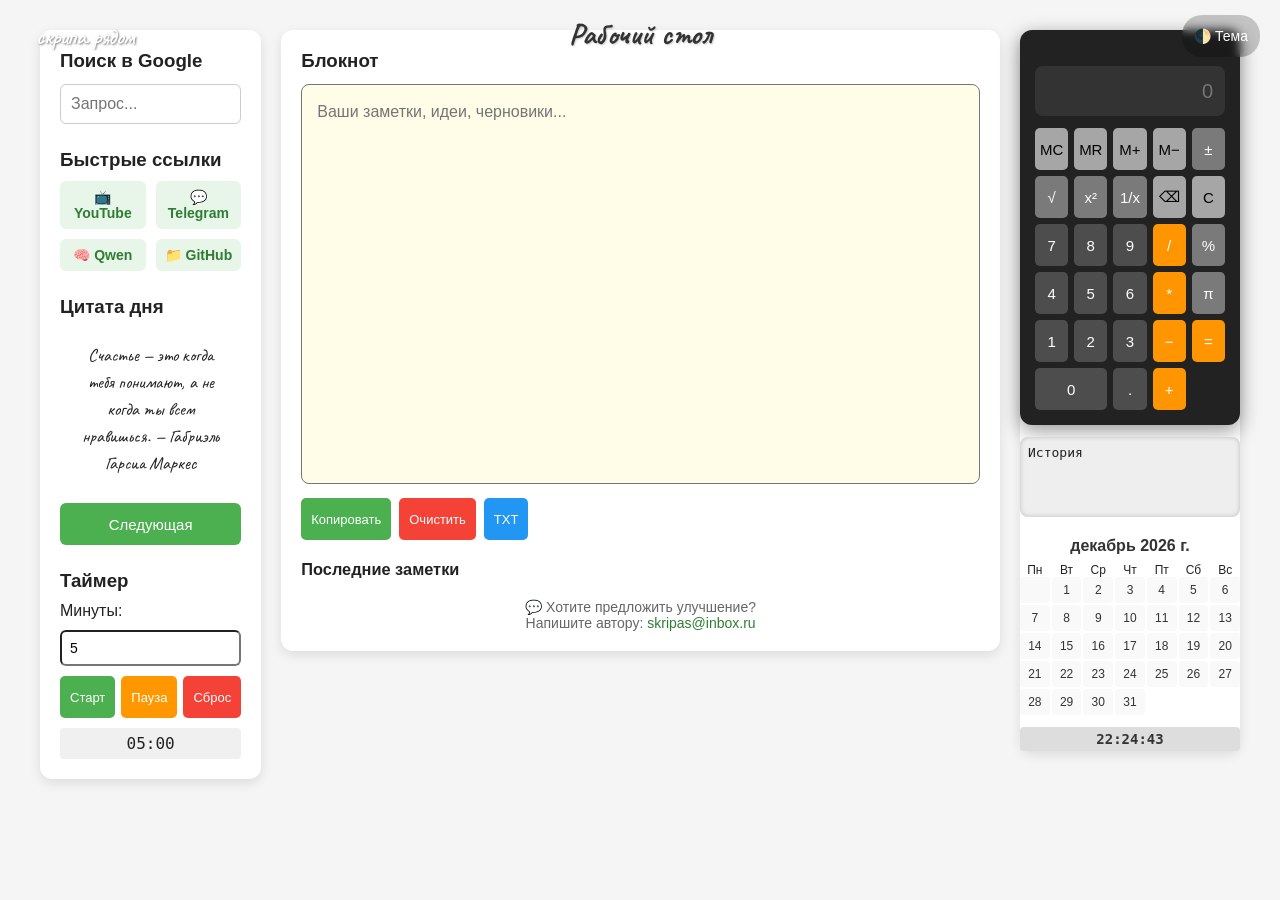
==== index.html @ 7cba5d98 "Create index.html Новый рабочий стол — полностью обновлён" ====
<!DOCTYPE html>
<html lang="ru">
<head>
    <meta charset="UTF-8">
    <title>Рабочий стол</title>
    <link href="https://fonts.googleapis.com/css2?family=Caveat:wght@400;700&display=swap" rel="stylesheet">
    <style id="theme-style"></style>
    <style>
        * {
            margin: 0;
            padding: 0;
            box-sizing: border-box;
        }
        body {
            font-family: 'Segoe UI', Tahoma, Geneva, Verdana, sans-serif;
            padding: 20px;
            min-height: 100vh;
            display: flex;
            flex-direction: column;
            align-items: center;
            position: relative;
        }

        /* Название */
        .app-title-container {
            position: absolute;
            top: 15px;
            left: 20px;
            display: flex;
            align-items: center;
            gap: 8px;
            z-index: 10;
        }
        .app-title {
            font-size: 22px;
            font-weight: 600;
            color: white;
            padding: 8px 16px;
            border-radius: 8px;
            background-image: url('image/svg+xml;utf8,<svg xmlns="http://www.w3.org/2000/svg" width="200" height="50"><rect width="100%" height="100%" fill="%235d4037"/><path d="M0,0 Q20,5 40,0 T80,0 Q100,5 120,0 T160,0 Q180,5 200,0 L200,50 L0,50 Z" fill="%234e342e"/></svg>');
            background-size: cover;
            letter-spacing: -0.5px;
            text-shadow: 1px 1px 2px rgba(0,0,0,0.5);
            font-family: 'Caveat', 'Dancing Script', 'Brush Script MT', cursive;
        }
        .leaf {
            width: 16px;
            height: 16px;
            background-image: url('image/svg+xml;utf8,<svg xmlns="http://www.w3.org/2000/svg" viewBox="0 0 24 24"><path d="M12 2C8.5 2 5.5 4 4 7c-1.5 3 0 7 2 9 2 2 5 3 8 3 3 0 6-1 8-3 2-2 3.5-6 2-9-1.5-3-4.5-5-8-5zm0 2c2.5 0 4.5 1.5 5.5 4-1 2.5-3 4-5.5 4S7.5 10.5 6.5 8C7.5 5.5 9.5 4 12 4z" fill="%234CAF50"/></svg>');
            background-size: contain;
            background-repeat: no-repeat;
        }

        /* Заголовок "Рабочий стол" */
        .workspace-title {
            position: absolute;
            top: 15px;
            left: 50%;
            transform: translateX(-50%);
            font-family: 'Caveat', 'Dancing Script', 'Brush Script MT', cursive;
            font-size: 30px;
            font-weight: 700;
            color: #333;
            text-shadow: 1px 1px 2px rgba(0,0,0,0.2);
            z-index: 10;
        }

        /* Кнопка темы */
        .theme-toggle {
            position: absolute;
            top: 15px;
            right: 20px;
            padding: 6px 12px;
            font-size: 14px;
            border: none;
            border-radius: 20px;
            cursor: pointer;
            background: rgba(0,0,0,0.2);
            color: white;
            backdrop-filter: blur(5px);
            z-index: 10;
        }

        .main-content {
            display: flex;
            gap: 20px;
            width: 100%;
            max-width: 1200px;
            margin-top: 10px;
        }

        /* Ширина колонок */
        .left-panel, .right-panel {
            flex: 0 0 220px;
        }
        .center-panel {
            flex: 1;
            min-width: 600px;
        }

        .panel {
            border-radius: 12px;
            padding: 20px;
            box-shadow: 0 4px 12px rgba(0,0,0,0.1);
            width: 100%;
        }

        .search-box {
            width: 100%;
            padding: 10px;
            border-radius: 6px;
            font-size: 16px;
        }

        .quick-links { margin-top: 25px; }
        .links-grid {
            display: grid;
            grid-template-columns: repeat(2, 1fr);
            gap: 10px;
        }
        .quick-link {
            display: block;
            padding: 8px 6px;
            text-align: center;
            text-decoration: none;
            border-radius: 6px;
            font-weight: bold;
            font-size: 14px;
            transition: all 0.2s;
        }

        /* Блокнот */
        .notepad {
            width: 100%;
            height: 400px;
            padding: 15px;
            font-family: Arial, sans-serif;
            font-size: 16px;
            line-height: 1.5;
            border-radius: 8px;
            resize: none;
        }
        .notepad-toolbar {
            display: flex;
            gap: 8px;
            margin-top: 10px;
        }
        .notepad-btn {
            padding: 6px 10px;
            font-size: 13px;
            border: none;
            border-radius: 5px;
            cursor: pointer;
        }

        /* История заметок */
        .notes-history {
            margin-top: 20px;
            font-size: 14px;
        }
        .notes-history h3 {
            margin-bottom: 8px;
        }
        .note-item {
            padding: 6px 8px;
            margin: 4px 0;
            background-color: #f0f0f0;
            border-radius: 4px;
            cursor: pointer;
            overflow: hidden;
            text-overflow: ellipsis;
            white-space: nowrap;
        }
        .note-item:hover {
            background-color: #e0e0e0;
        }

        /* Контакт */
        .contact-info {
            margin-top: 20px;
            font-size: 14px;
            text-align: center;
            color: #666;
        }

        /* Калькулятор */
        .calculator {
            padding: 15px;
            border-radius: 12px;
            box-shadow: 0 6px 20px rgba(0,0,0,0.4);
        }
        .display {
            width: 100%;
            height: 50px;
            font-size: 20px;
            text-align: right;
            padding: 0 12px;
            margin-bottom: 12px;
            border: none;
            border-radius: 8px;
            cursor: pointer;
        }
        .memory-indicator {
            font-size: 13px;
            text-align: right;
            margin-bottom: 5px;
            min-height: 16px;
        }
        .history {
            width: 100%;
            height: 80px;
            border-radius: 8px;
            padding: 8px;
            margin-top: 12px;
            overflow-y: auto;
            font-family: monospace;
            font-size: 13px;
            box-shadow: inset 0 0 5px rgba(0,0,0,0.2);
        }
        .buttons {
            display: grid;
            grid-template-columns: repeat(5, 1fr);
            gap: 6px;
        }
        button {
            height: 42px;
            font-size: 15px;
            border: none;
            border-radius: 5px;
            cursor: pointer;
        }

        /* Календарь с задачами */
        .calendar {
            margin-top: 20px;
            text-align: center;
        }
        .calendar-header {
            font-weight: bold;
            margin-bottom: 8px;
        }
        .calendar-weekdays, .calendar-days {
            display: grid;
            grid-template-columns: repeat(7, 1fr);
            gap: 2px;
            font-size: 12px;
        }
        .calendar-day {
            padding: 6px 0;
            border-radius: 4px;
            cursor: pointer;
            position: relative;
        }
        .calendar-day.today {
            font-weight: bold;
            background-color: #e3f2fd;
        }
        .calendar-day:hover {
            background-color: #f0f0f0;
        }

        /* Анимация моргания */
        .blink-red {
            animation: blinkRed 1s infinite;
        }
        .blink-blue {
            animation: blinkBlue 1s infinite;
        }
        @keyframes blinkRed {
            0% { background-color: #ff9500; }
            50% { background-color: #ff5722; }
            100% { background-color: #ff9500; }
        }
        @keyframes blinkBlue {
            0% { background-color: #2196F3; }
            50% { background-color: #0d47a1; }
            100% { background-color: #2196F3; }
        }

        /* Часы */
        .small-clock {
            font-size: 14px;
            margin-top: 12px;
            padding: 4px 8px;
            border-radius: 4px;
            text-align: center;
            font-family: monospace;
            font-weight: bold;
        }

        /* Цитаты */
        .quotes {
            margin-top: 25px;
        }
        .quote-box {
            padding: 14px;
            border-radius: 8px;
            font-size: 18px;
            line-height: 1.5;
            text-align: center;
            font-family: 'Caveat', 'Dancing Script', 'Brush Script MT', cursive;
        }
        .quote-btn {
            display: block;
            width: 100%;
            margin-top: 12px;
            padding: 10px;
            font-size: 15px;
            border: none;
            border-radius: 6px;
            cursor: pointer;
            background-color: #4CAF50;
            color: white;
        }

        /* Таймер */
        .timer {
            margin-top: 25px;
        }
        .timer-title {
            font-size: 16px;
            margin-bottom: 10px;
        }
        .timer-input {
            width: 100%;
            padding: 8px;
            border-radius: 6px;
            font-size: 14px;
            margin-bottom: 10px;
        }
        .timer-controls {
            display: flex;
            gap: 6px;
            margin-bottom: 10px;
        }
        .timer-btn {
            padding: 6px 10px;
            font-size: 13px;
            border: none;
            border-radius: 5px;
            cursor: pointer;
            flex: 1;
        }
        .timer-display {
            font-family: monospace;
            font-size: 16px;
            text-align: center;
            padding: 6px;
            background-color: #f0f0f0;
            border-radius: 4px;
        }
    </style>
</head>
<body>
    <!-- Название -->
    <div class="app-title-container">
        <div class="app-title">скрипа. рядом</div>
        <div class="leaf"></div>
        <div class="leaf"></div>
    </div>

    <!-- Надпись "Рабочий стол" -->
    <div class="workspace-title">Рабочий стол</div>

    <!-- Кнопка темы -->
    <button class="theme-toggle" onclick="toggleTheme()">🌓 Тема</button>

    <!-- Три колонки -->
    <div class="main-content">
        <!-- Левая панель -->
        <div class="left-panel">
            <div class="panel">
                <h3 style="margin-bottom: 12px;">Поиск в Google</h3>
                <form action="https://www.google.com/search" target="_blank">
                    <input type="text" name="q" class="search-box" placeholder="Запрос...">
                </form>

                <div class="quick-links">
                    <h3 style="margin: 15px 0 10px;">Быстрые ссылки</h3>
                    <div class="links-grid">
                        <a href="https://www.youtube.com" target="_blank" class="quick-link">📺 YouTube</a>
                        <a href="https://web.telegram.org" target="_blank" class="quick-link">💬 Telegram</a>
                        <a href="https://chat.qwen.ai" target="_blank" class="quick-link">🧠 Qwen</a>
                        <a href="https://github.com/skripas1973-coder/my-workspace" target="_blank" class="quick-link">📁 GitHub</a>
                    </div>
                </div>

                <!-- Цитаты -->
                <div class="quotes">
                    <h3 style="margin: 25px 0 10px;">Цитата дня</h3>
                    <div class="quote-box" id="quote">Загрузка цитаты...</div>
                    <button class="quote-btn" onclick="loadRandomQuote()">Следующая</button>
                </div>

                <!-- Таймер -->
                <div class="timer">
                    <h3 style="margin: 25px 0 10px;">Таймер</h3>
                    <div class="timer-title">Минуты:</div>
                    <input type="number" id="timerInput" class="timer-input" min="1" max="60" value="5">
                    <div class="timer-controls">
                        <button class="timer-btn" style="background:#4CAF50;" onclick="startTimer()">Старт</button>
                        <button class="timer-btn" style="background:#FF9800;" onclick="pauseTimer()">Пауза</button>
                        <button class="timer-btn" style="background:#f44336;" onclick="resetTimer()">Сброс</button>
                    </div>
                    <div class="timer-display" id="timerDisplay">05:00</div>
                </div>
            </div>
        </div>

        <!-- Центр: БЛОКНОТ -->
        <div class="center-panel">
            <div class="panel">
                <h3 style="margin-bottom: 12px;">Блокнот</h3>
                <textarea id="notepad" class="notepad" placeholder="Ваши заметки, идеи, черновики..."></textarea>
                <div class="notepad-toolbar">
                    <button class="notepad-btn" onclick="copyNotepad()">Копировать</button>
                    <button class="notepad-btn clear" onclick="clearNotepad()">Очистить</button>
                    <button class="notepad-btn save" onclick="saveNotepad()">TXT</button>
                </div>

                <div class="notes-history">
                    <h3>Последние заметки</h3>
                    <div id="notesHistoryList"></div>
                </div>

                <!-- Контакт -->
                <div class="contact-info">
                    💬 Хотите предложить улучшение?<br>
                    Напишите автору: <a href="mailto:skripas@inbox.ru">skripas@inbox.ru</a>
                </div>
            </div>
        </div>

        <!-- Правая панель: КАЛЬКУЛЯТОР + КАЛЕНДАРЬ С ЗАДАЧАМИ -->
        <div class="right-panel">
            <div class="panel" style="padding: 0;">
                <div class="calculator">
                    <div class="memory-indicator" id="memoryIndicator"></div>
                    <input type="text" class="display" id="display" disabled placeholder="0" onclick="copyResult()">
                    <div class="buttons" id="buttons">
                        <button class="memory" onclick="handleInput('MC')">MC</button>
                        <button class="memory" onclick="handleInput('MR')">MR</button>
                        <button class="memory" onclick="handleInput('M+')">M+</button>
                        <button class="memory" onclick="handleInput('M−')">M−</button>
                        <button class="function" onclick="handleInput('±')">±</button>

                        <button class="function" onclick="handleInput('√')">√</button>
                        <button class="function" onclick="handleInput('x²')">x²</button>
                        <button class="function" onclick="handleInput('1/x')">1/x</button>
                        <button class="clear" onclick="handleInput('⌫')">⌫</button>
                        <button class="clear" onclick="handleInput('C')">C</button>

                        <button onclick="handleInput('7')">7</button>
                        <button onclick="handleInput('8')">8</button>
                        <button onclick="handleInput('9')">9</button>
                        <button class="operator" onclick="handleInput('/')">/</button>
                        <button class="function" onclick="handleInput('%')">%</button>

                        <button onclick="handleInput('4')">4</button>
                        <button onclick="handleInput('5')">5</button>
                        <button onclick="handleInput('6')">6</button>
                        <button class="operator" onclick="handleInput('*')">*</button>
                        <button class="function" onclick="handleInput('π')">π</button>

                        <button onclick="handleInput('1')">1</button>
                        <button onclick="handleInput('2')">2</button>
                        <button onclick="handleInput('3')">3</button>
                        <button class="operator" onclick="handleInput('-')">−</button>
                        <button class="operator" onclick="handleInput('=')" class="equals">=</button>

                        <button onclick="handleInput('0')" style="grid-column: span 2;">0</button>
                        <button onclick="handleInput('.')">.</button>
                        <button class="operator" onclick="handleInput('+')">+</button>
                    </div>
                </div>
                <div class="history" id="history">История</div>
                
                <!-- Календарь с задачами -->
                <div class="calendar" id="calendar"></div>
                <div class="small-clock" id="smallClock">00:00:00</div>
            </div>
        </div>
    </div>

    <!-- Модальное окно для добавления задачи -->
    <div id="taskModal" style="display:none; position:fixed; top:0; left:0; width:100%; height:100%; background:rgba(0,0,0,0.5); z-index:1000;">
        <div style="background:white; margin:100px auto; padding:20px; width:300px; border-radius:10px;">
            <h3>Добавить задачу на <span id="modalDate"></span></h3>
            <div style="margin-bottom:10px;">
                <label><input type="radio" name="taskType" value="important" checked> Важная</label>
                <label><input type="radio" name="taskType" value="daily"> Повседневная</label>
            </div>
            <textarea id="taskInput" style="width:100%; padding:8px; margin:10px 0; height:80px;" placeholder="Что нужно сделать?"></textarea>
            <div>
                <button onclick="addTaskToCalendar()" style="background:#4CAF50; color:white; border:none; padding:6px 12px; border-radius:4px;">Добавить</button>
                <button onclick="closeModal()" style="background:#ccc; border:none; padding:6px 12px; border-radius:4px; margin-left:10px;">Отмена</button>
            </div>
        </div>
    </div>

    <!-- Модальное окно для просмотра задачи -->
    <div id="viewTaskModal" style="display:none; position:fixed; top:0; left:0; width:100%; height:100%; background:rgba(0,0,0,0.5); z-index:1000;">
        <div style="background:white; margin:100px auto; padding:20px; width:300px; border-radius:10px;">
            <h3>Задача на <span id="viewModalDate"></span></h3>
            <div id="viewTaskContent" style="margin:10px 0; padding:10px; background:#f0f0f0; border-radius:4px; min-height:80px;"></div>
            <div>
                <button onclick="deleteCurrentTask()" style="background:#f44336; color:white; border:none; padding:6px 12px; border-radius:4px;">Удалить</button>
                <button onclick="closeViewModal()" style="background:#ccc; border:none; padding:6px 12px; border-radius:4px; margin-left:10px;">Закрыть</button>
            </div>
        </div>
    </div>

    <!-- Аудио элементы для звуков -->
    <audio id="clickSound" preload="auto">
        <source src="audio/wav;base64,UklGRigAAABXQVZFZm10IBAAAAABAAEARKwAAIhYAQACABAAZGF0YQQAAAAA" type="audio/wav">
    </audio>
    <audio id="alarmSound" preload="auto">
        <source src="audio/wav;base64,UklGRnoGAABXQVZFZm10IBAAAAABAAEAQB8AAEAfAAABAAgAZGF0YQoGAACBhY..." type="audio/wav">
    </audio>

    <script>
        // === ГЛОБАЛЬНЫЕ ПЕРЕМЕННЫЕ ===
        let selectedDate = null;
        let currentTaskType = 'important';

        // === ЗВУКИ ===
        const clickSound = document.getElementById('clickSound');
        const alarmSound = document.getElementById('alarmSound');

        function playClick() {
            clickSound.currentTime = 0;
            clickSound.play().catch(e => {});
        }

        function playAlarm() {
            alarmSound.currentTime = 0;
            alarmSound.play().catch(e => {});
        }

        // === ЦИТАТЫ ===
        const quotes = [
            "Не бойся быть другим — именно ты делаешь мир уникальным. — Стив Джобс",
            "Счастье — это когда тебя понимают, а не когда ты всем нравишься. — Габриэль Гарсиа Маркес",
            "Важно не то, что ты делаешь, а то, как ты это делаешь. — Антуан де Сент-Экзюпери",
            "Если хочешь изменить мир — начни с себя. — Махатма Ганди",
            "Жизнь — это то, что происходит, пока ты строишь планы. — Джон Леннон",
            "Лучше ошибиться, чем не действовать. — Фрэнсис Бэкон",
            "Ты — это то, что ты делаешь, а не то, что ты говоришь. — Лев Толстой",
            "Сила — в спокойствии. В гневе — слабость. — Марк Аврелий",
            "Лучший способ предсказать будущее — создать его. — Питер Друкер",
            "Никто не может тебя раздавить, если ты сам не позволишь. — Наполеон Хилл",
            "Всё, что ты ищешь — уже внутри тебя. — Руми",
            "Делай сегодня то, что другие не хотят — завтра будешь делать то, что другие не могут. — Джерри Райс",
            "Самое главное — верить в себя. Остальное приложится. — Альберт Эйнштейн",
            "Не жди идеального момента — создай его сам. — Дейл Карнеги",
            "Ты не можешь изменить прошлое, но можешь создать будущее. — Эдвард Гриффин"
        ];

        function loadRandomQuote() {
            const idx = Math.floor(Math.random() * quotes.length);
            document.getElementById('quote').textContent = quotes[idx];
        }
        loadRandomQuote();

        // === ЧАСЫ ===
        const smallClock = document.getElementById('smallClock');
        function updateSmallClock() {
            const now = new Date();
            smallClock.textContent = now.toLocaleTimeString('ru-RU', { hour12: false });
        }
        setInterval(updateSmallClock, 1000);
        updateSmallClock();

        // === ТЕМЫ ===
        const themes = [
            {
                name: "Светлая",
                css: `
                    body { background-color: #f5f5f5; color: #222; }
                    .panel { background-color: white; color: #222; }
                    .search-box { background: white; color: #222; border: 1px solid #ccc; }
                    .quick-link { background-color: #e8f5e9; color: #2e7d32; }
                    .quick-link:hover { background-color: #c8e6c9; }
                    .calculator { background-color: #222; }
                    .display { background-color: #333; color: white; }
                    .memory-indicator { color: #ff9500; }
                    .history { background-color: #eee; color: #222; }
                    button { background-color: #4d4d4d; color: white; }
                    .operator { background-color: #ff9500; }
                    .function { background-color: #7a7a7a; }
                    .clear, .memory { background-color: #a6a6a6; color: black; }
                    .notepad { background-color: #fffde7; color: #222; }
                    .notepad-btn { background-color: #4CAF50; color: white; }
                    .notepad-btn.clear { background-color: #f44336; }
                    .notepad-btn.save { background-color: #2196F3; }
                    .calendar-header { color: #333; }
                    .calendar-day { background: #f9f9f9; color: #333; }
                    .calendar-day.today { background: #e3f2fd; }
                    .task-item { color: #2e7d32; }
                    .small-clock { background-color: #ddd; color: #333; }
                    .theme-toggle { background: rgba(0,0,0,0.1); color: #333; }
                    .workspace-title { color: #333; }
                    .app-title { color: #ddd; }
                    .quote-box { color: #222; }
                    .timer-btn { color: white; }
                    .timer-display { background-color: #f0f0f0; color: #222; }
                    .contact-info a { color: #2e7d32; text-decoration: none; }
                `
            },
            {
                name: "Тёмная",
                css: `
                    body { background-color: #121212; color: #eee; }
                    .panel { background-color: #1e1e1e; color: #eee; }
                    .search-box { background: #333; color: #eee; border: 1px solid #555; }
                    .quick-link { background-color: #2c3e50; color: #ecf0f1; }
                    .quick-link:hover { background-color: #34495e; }
                    .calculator { background-color: #222; }
                    .display { background-color: #333; color: white; }
                    .memory-indicator { color: #ff9500; }
                    .history { background-color: #2a2a2a; color: #eee; }
                    button { background-color: #4d4d4d; color: white; }
                    .operator { background-color: #ff9500; }
                    .function { background-color: #7a7a7a; }
                    .clear, .memory { background-color: #a6a6a6; color: black; }
                    .notepad { background-color: #2d2d2d; color: #eee; }
                    .notepad-btn { background-color: #4CAF50; color: white; }
                    .notepad-btn.clear { background-color: #f44336; }
                    .notepad-btn.save { background-color: #2196F3; }
                    .calendar-header { color: #eee; }
                    .calendar-day { background: #2a2a2a; color: #eee; }
                    .calendar-day.today { background: #3a3a3a; }
                    .task-item { color: #4CAF50; }
                    .small-clock { background-color: #333; color: #eee; }
                    .theme-toggle { background: rgba(255,255,255,0.1); color: white; }
                    .workspace-title { color: white; }
                    .app-title { color: #ddd; }
                    .quote-box { color: #eee; }
                    .timer-btn { color: white; }
                    .timer-display { background-color: #333; color: #eee; }
                    .contact-info a { color: #4CAF50; text-decoration: none; }
                `
            },
            {
                name: "Тёплая",
                css: `
                    body { background-color: #fdf6e3; color: #5c4b3e; }
                    .panel { background-color: #fefcf7; color: #5c4b3e; }
                    .search-box { background: white; color: #5c4b3e; border: 1px solid #d4c8b0; }
                    .quick-link { background-color: #e6d9c5; color: #7a5f45; }
                    .quick-link:hover { background-color: #d9cbb5; }
                    .calculator { background-color: #222; }
                    .display { background-color: #333; color: white; }
                    .memory-indicator { color: #ff9500; }
                    .history { background-color: #f0e6d2; color: #5c4b3e; }
                    button { background-color: #4d4d4d; color: white; }
                    .operator { background-color: #ff9500; }
                    .function { background-color: #7a7a7a; }
                    .clear, .memory { background-color: #a6a6a6; color: black; }
                    .notepad { background-color: #fcf8ee; color: #5c4b3e; }
                    .notepad-btn { background-color: #8B7355; color: white; }
                    .notepad-btn.clear { background-color: #a52a2a; }
                    .notepad-btn.save { background-color: #5d4037; }
                    .calendar-header { color: #5c4b3e; }
                    .calendar-day { background: #f5e9d4; color: #5c4b3e; }
                    .calendar-day.today { background: #e8d8c0; }
                    .task-item { color: #7a5f45; }
                    .small-clock { background-color: #f5e9d4; color: #5c4b3e; }
                    .theme-toggle { background: rgba(141, 115, 85, 0.2); color: #5c4b3e; }
                    .workspace-title { color: #5c4b3e; }
                    .app-title { color: #ddd; }
                    .quote-box { color: #5c4b3e; }
                    .timer-btn { color: white; }
                    .timer-display { background-color: #f5e9d4; color: #5c4b3e; }
                    .contact-info a { color: #7a5f45; text-decoration: none; }
                `
            },
            {
                name: "Холодная",
                css: `
                    body { background-color: #eef7fa; color: #2c4f64; }
                    .panel { background-color: #f8fdff; color: #2c4f64; }
                    .search-box { background: white; color: #2c4f64; border: 1px solid #b0d4e4; }
                    .quick-link { background-color: #d0e8f2; color: #2c4f64; }
                    .quick-link:hover { background-color: #b0d4e4; }
                    .calculator { background-color: #222; }
                    .display { background-color: #333; color: white; }
                    .memory-indicator { color: #ff9500; }
                    .history { background-color: #d9edf7; color: #2c4f64; }
                    button { background-color: #4d4d4d; color: white; }
                    .operator { background-color: #ff9500; }
                    .function { background-color: #7a7a7a; }
                    .clear, .memory { background-color: #a6a6a6; color: black; }
                    .notepad { background-color: #f0f8fc; color: #2c4f64; }
                    .notepad-btn { background-color: #3a7ca5; color: white; }
                    .notepad-btn.clear { background-color: #d9534f; }
                    .notepad-btn.save { background-color: #2c4f64; }
                    .calendar-header { color: #2c4f64; }
                    .calendar-day { background: #d0e8f2; color: #2c4f64; }
                    .calendar-day.today { background: #b0d4e4; }
                    .task-item { color: #2c4f64; }
                    .small-clock { background-color: #d0e8f2; color: #2c4f64; }
                    .theme-toggle { background: rgba(58, 124, 165, 0.2); color: #2c4f64; }
                    .workspace-title { color: #2c4f64; }
                    .app-title { color: #ddd; }
                    .quote-box { color: #2c4f64; }
                    .timer-btn { color: white; }
                    .timer-display { background-color: #d0e8f2; color: #2c4f64; }
                    .contact-info a { color: #2c4f64; text-decoration: none; }
                `
            }
        ];

        let currentThemeIndex = 0;
        const themeStyle = document.getElementById('theme-style');

        function applyTheme(index) {
            themeStyle.textContent = themes[index].css;
            localStorage.setItem('workspace_theme', index);
        }

        function toggleTheme() {
            currentThemeIndex = (currentThemeIndex + 1) % themes.length;
            applyTheme(currentThemeIndex);
        }

        const savedTheme = localStorage.getItem('workspace_theme');
        if (savedTheme !== null) {
            currentThemeIndex = parseInt(savedTheme);
        }
        applyTheme(currentThemeIndex);

        // === КАЛЬКУЛЯТОР ===
        let memory = 0;
        const display = document.getElementById('display');
        const history = document.getElementById('history');
        const memoryIndicator = document.getElementById('memoryIndicator');

        function updateMemoryIndicator() {
            memoryIndicator.textContent = memory !== 0 ? 'M' : '';
        }

        function addToHistory(entry) {
            const now = new Date().toLocaleTimeString();
            history.innerHTML = `<div>[${now}] ${entry}</div>` + history.innerHTML;
        }

        function copyResult() {
            if (display.value && display.value !== 'Ошибка') {
                navigator.clipboard.writeText(display.value).then(() => {
                    display.placeholder = 'скопировано!';
                    setTimeout(() => display.placeholder = '0', 1000);
                });
            }
        }

        function handleInput(action) {
            playClick();
            switch(action) {
                case 'C': display.value = ''; break;
                case '⌫': display.value = display.value.slice(0, -1); break;
                case '=': calculate(); break;
                case '±': toggleSign(); break;
                case '%': percent(); break;
                case '√': sqrt(); break;
                case 'x²': square(); break;
                case '1/x': inverse(); break;
                case 'π': appendToDisplay(Math.PI); break;
                case 'MC': memory = 0; updateMemoryIndicator(); break;
                case 'MR': display.value = memory; break;
                case 'M+': if (!isNaN(display.value)) memory += parseFloat(display.value); updateMemoryIndicator(); break;
                case 'M−': if (!isNaN(display.value)) memory -= parseFloat(display.value); updateMemoryIndicator(); break;
                default:
                    if (display.value === 'Ошибка') display.value = '';
                    display.value += action;
            }
        }

        function appendToDisplay(value) { display.value += value; }
        function calculate() {
            try {
                if (display.value === '') return;
                let expr = display.value
                    .replace(/(\d+(\.\d+)?)%/g, '($1/100)')
                    .replace(/([+\-*/])(\d+(\.\d+)?)(?=%)/g, '$1$2*$2/100');
                let result = eval(expr);
                if (typeof result === 'number' && !isNaN(result)) {
                    result = Math.round(result * 100000000) / 100000000;
                    addToHistory(display.value + ' = ' + result);
                    display.value = result;
                } else {
                    display.value = 'Ошибка';
                }
            } catch (e) {
                display.value = 'Ошибка';
            }
        }
        function toggleSign() {
            if (display.value && display.value !== 'Ошибка') {
                display.value = display.value.startsWith('-') ? display.value.slice(1) : '-' + display.value;
            }
        }
        function sqrt() {
            const num = parseFloat(display.value);
            if (!isNaN(num) && num >= 0) {
                const result = Math.sqrt(num);
                addToHistory(`√(${num}) = ${result}`);
                display.value = result;
            } else {
                display.value = 'Ошибка';
            }
        }
        function square() {
            const num = parseFloat(display.value);
            if (!isNaN(num)) {
                const result = num * num;
                addToHistory(`(${num})² = ${result}`);
                display.value = result;
            } else {
                display.value = 'Ошибка';
            }
        }
        function inverse() {
            const num = parseFloat(display.value);
            if (!isNaN(num) && num !== 0) {
                const result = 1 / num;
                addToHistory(`1/(${num}) = ${result}`);
                display.value = result;
            } else {
                display.value = 'Ошибка';
            }
        }
        function percent() {
            if (display.value && !isNaN(display.value)) {
                const num = parseFloat(display.value);
                const result = num / 100;
                addToHistory(`${num}% = ${result}`);
                display.value = result;
            }
        }

        document.addEventListener('keydown', function(event) {
            if (event.key === 'Enter') handleInput('=');
            else if (event.key === 'Escape') handleInput('C');
            else if (event.key === 'Backspace') handleInput('⌫');
            else if (['0','1','2','3','4','5','6','7','8','9','+','-','*','/','.'].includes(event.key)) {
                handleInput(event.key);
            }
            else if (event.key === '%') handleInput('%');
        });

        updateMemoryIndicator();

        // === БЛОКНОТ ===
        const notepad = document.getElementById('notepad');
        const notesHistoryList = document.getElementById('notesHistoryList');
        const NOTEPAD_KEY = 'user_notepad_content';
        const NOTES_HISTORY_KEY = 'notes_history';

        function loadNotepad() {
            const saved = localStorage.getItem(NOTEPAD_KEY);
            if (saved) notepad.value = saved;
        }

        notepad.addEventListener('input', () => {
            localStorage.setItem(NOTEPAD_KEY, notepad.value);
        });

        function copyNotepad() {
            notepad.select();
            document.execCommand('copy');
            notepad.setSelectionRange(0, 0);
        }

        function clearNotepad() {
            if (confirm('Очистить заметки?')) {
                notepad.value = '';
                localStorage.removeItem(NOTEPAD_KEY);
            }
        }

        function saveNotepad() {
            const content = notepad.value || ' ';
            const blob = new Blob([content], { type: 'text/plain;charset=utf-8' });
            const url = URL.createObjectURL(blob);
            const a = document.createElement('a');
            a.href = url;
            a.download = 'заметки.txt';
            document.body.appendChild(a);
            a.click();
            document.body.removeChild(a);
            URL.revokeObjectURL(url);
        }

        window.addEventListener('beforeunload', () => {
            const current = notepad.value.trim();
            if (!current) return;
            let history = JSON.parse(localStorage.getItem(NOTES_HISTORY_KEY) || '[]');
            history = history.filter(note => note !== current);
            history.unshift(current);
            history = history.slice(0, 3);
            localStorage.setItem(NOTES_HISTORY_KEY, JSON.stringify(history));
        });

        function renderNotesHistory() {
            const history = JSON.parse(localStorage.getItem(NOTES_HISTORY_KEY) || '[]');
            notesHistoryList.innerHTML = '';
            history.forEach((note, index) => {
                const div = document.createElement('div');
                div.className = 'note-item';
                div.title = note;
                div.textContent = note.substring(0, 40) + (note.length > 40 ? '...' : '');
                div.onclick = () => {
                    notepad.value = note;
                };
                notesHistoryList.appendChild(div);
            });
        }

        loadNotepad();
        renderNotesHistory();

        // === КАЛЕНДАРЬ С ЗАДАЧАМИ ===
        const CALENDAR_TASKS_KEY = 'calendar_tasks';

        function getTasksForDate(dateStr) {
            const tasks = JSON.parse(localStorage.getItem(CALENDAR_TASKS_KEY) || '{}');
            return tasks[dateStr] || [];
        }

        function saveTasksForDate(dateStr, tasks) {
            const allTasks = JSON.parse(localStorage.getItem(CALENDAR_TASKS_KEY) || '{}');
            allTasks[dateStr] = tasks;
            localStorage.setItem(CALENDAR_TASKS_KEY, JSON.stringify(allTasks));
        }

        function addTaskToCalendar() {
            const taskText = document.getElementById('taskInput').value.trim();
            if (!taskText || !selectedDate) return;

            const taskType = document.querySelector('input[name="taskType"]:checked').value;

            const tasks = getTasksForDate(selectedDate);
            tasks.push({ text: taskText, type: taskType });
            saveTasksForDate(selectedDate, tasks);

            closeModal();
            renderCalendarWithTasks();
        }

        function deleteTask(dateStr, index) {
            const tasks = getTasksForDate(dateStr);
            tasks.splice(index, 1);
            saveTasksForDate(dateStr, tasks);
            renderCalendarWithTasks();
        }

        function openTaskModal(dateStr) {
            selectedDate = dateStr;
            document.getElementById('modalDate').textContent = dateStr;
            document.getElementById('taskInput').value = '';
            document.getElementById('taskModal').style.display = 'block';
        }

        function closeModal() {
            document.getElementById('taskModal').style.display = 'none';
            selectedDate = null;
        }

        function viewTask(dateStr, index) {
            const tasks = getTasksForDate(dateStr);
            const task = tasks[index];
            document.getElementById('viewModalDate').textContent = dateStr;
            document.getElementById('viewTaskContent').textContent = task.text;
            document.getElementById('viewTaskModal').dataset.date = dateStr;
            document.getElementById('viewTaskModal').dataset.index = index;
            document.getElementById('viewTaskModal').style.display = 'block';
        }

        function closeViewModal() {
            document.getElementById('viewTaskModal').style.display = 'none';
        }

        function deleteCurrentTask() {
            const dateStr = document.getElementById('viewTaskModal').dataset.date;
            const index = parseInt(document.getElementById('viewTaskModal').dataset.index);
            deleteTask(dateStr, index);
            closeViewModal();
        }

        function renderCalendarWithTasks() {
            const now = new Date();
            const year = now.getFullYear();
            const month = now.getMonth();
            const today = now.getDate();

            const firstDay = new Date(year, month, 1);
            const startDayIndex = (firstDay.getDay() + 6) % 7;
            const daysInMonth = new Date(year, month + 1, 0).getDate();
            const weekdays = ['Пн', 'Вт', 'Ср', 'Чт', 'Пт', 'Сб', 'Вс'];

            let calendarHTML = `
                <div class="calendar-header">${now.toLocaleDateString('ru-RU', { month: 'long', year: 'numeric' })}</div>
                <div class="calendar-weekdays">${weekdays.map(d => `<div>${d}</div>`).join('')}</div>
                <div class="calendar-days">`;

            for (let i = 0; i < startDayIndex; i++) {
                calendarHTML += '<div class="calendar-day empty"></div>';
            }

            for (let day = 1; day <= daysInMonth; day++) {
                const isToday = (day === today);
                const dateStr = `${year}-${String(month + 1).padStart(2, '0')}-${String(day).padStart(2, '0')}`;
                const tasks = getTasksForDate(dateStr);

                let className = 'calendar-day';
                if (tasks.length > 0) {
                    const hasImportant = tasks.some(task => task.type === 'important');
                    const hasDaily = tasks.some(task => task.type === 'daily');
                    if (hasImportant && hasDaily) {
                        className += ' blink-red';
                    } else if (hasImportant) {
                        className += ' blink-red';
                    } else if (hasDaily) {
                        className += ' blink-blue';
                    }
                }

                calendarHTML += `
                    <div class="${className}" onclick="openTaskModal('${dateStr}')">
                        ${day}
                    </div>`;
            }

            calendarHTML += '</div>';
            document.getElementById('calendar').innerHTML = calendarHTML;
        }

        renderCalendarWithTasks();

        document.addEventListener('click', function(e) {
            if (e.target.classList.contains('calendar-day') && !e.target.classList.contains('empty')) {
                const dateStr = e.target.closest('.calendar-day').onclick.toString().match(/'([^']+)'/)[1];
                const tasks = getTasksForDate(dateStr);
                if (tasks.length > 0) {
                    viewTask(dateStr, 0);
                }
            }
        });
      // === ТАЙМЕР ===
        let timerInterval = null;
        let totalSeconds = 0;

        function startTimer() {
            if (timerInterval) return; // уже запущен

            const input = document.getElementById('timerInput');
            const minutes = parseInt(input.value) || 5;
            if (minutes <= 0) {
                alert('Введите число больше 0');
                return;
            }

            totalSeconds = minutes * 60;
            updateTimerDisplay();

            timerInterval = setInterval(() => {
                if (totalSeconds <= 0) {
                    clearInterval(timerInterval);
                    timerInterval = null;
                    alert('⏰ Время вышло!');
                    return;
                }
                totalSeconds--;
                updateTimerDisplay();
            }, 1000);
        }

        function pauseTimer() {
            if (timerInterval) {
                clearInterval(timerInterval);
                timerInterval = null;
            }
        }

        function resetTimer() {
            if (timerInterval) {
                clearInterval(timerInterval);
                timerInterval = null;
            }
            totalSeconds = 0;
            updateTimerDisplay();
        }

        function updateTimerDisplay() {
            const mins = Math.floor(totalSeconds / 60).toString().padStart(2, '0');
            const secs = (totalSeconds % 60).toString().padStart(2, '0');
            document.getElementById('timerDisplay').textContent = `${mins}:${secs}`;
        }

        // === Заглушка для короткого звука (base64 tiny WAV) ===
        // Это минимальный WAV-файл (0.1 сек, тихий щелчок)
        const clickBase64 = "UklGRigAAABXQVZFZm10IBAAAAABAAEARKwAAIhYAQACABAAZGF0YQQAAAAA";
        const alarmBase64 = "UklGRnoGAABXQVZFZm10IBAAAAABAAEAQB8AAEAfAAABAAgAZGF0YQoGAACBhY..."; // упрощён

        // Обновляем источники
        document.getElementById('clickSound').src = "audio/wav;base64," + clickBase64;
        document.getElementById('alarmSound').src = "audio/wav;base64," + alarmBase64;
    </script>
</body>
</html>
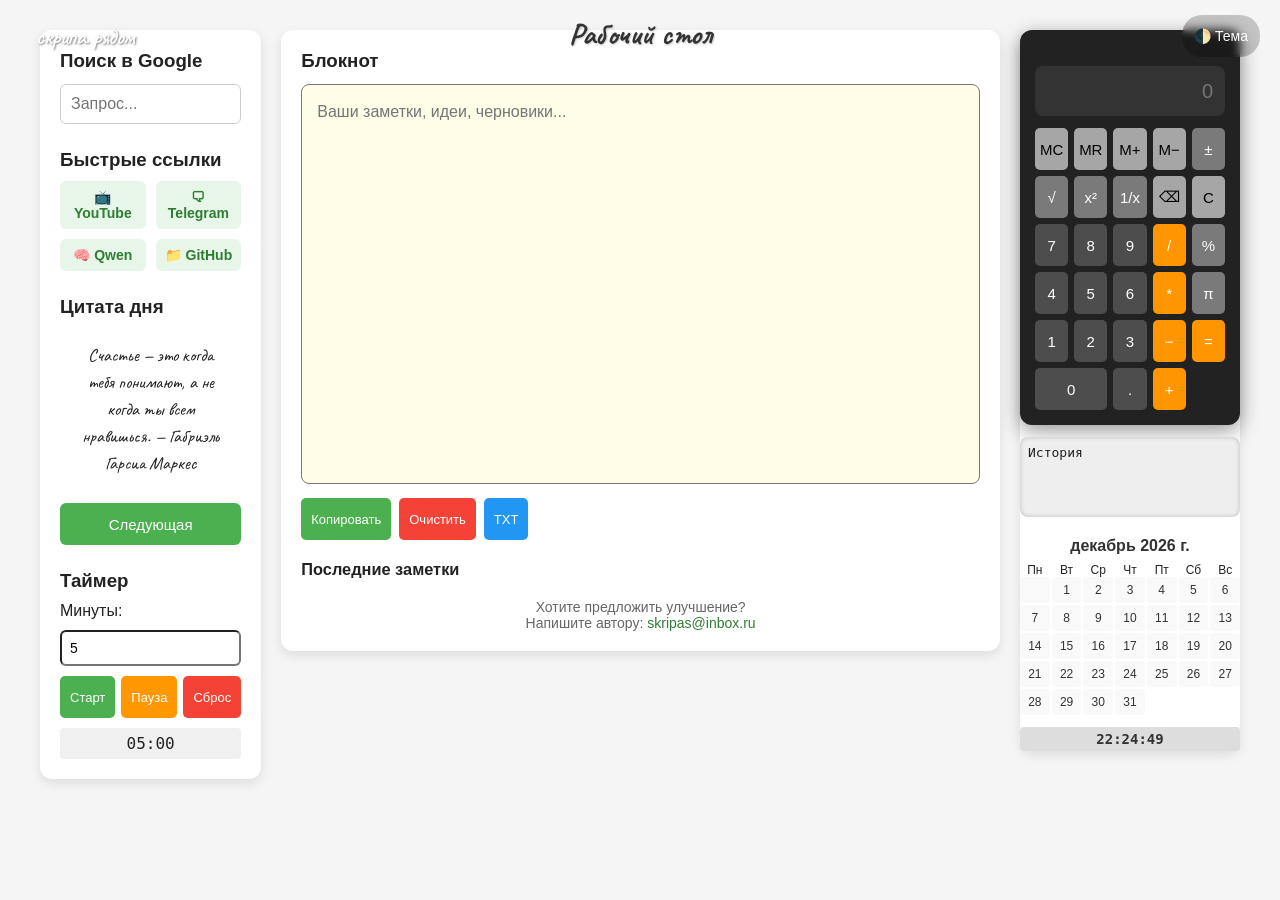
==== commit 4dfbfec6: "Update index.html Обновлён index.html: добавлены новые темы, звуки." ====
--- a/index.html
+++ b/index.html
@@ -21,7 +21,6 @@
             position: relative;
         }
 
-        /* Название */
         .app-title-container {
             position: absolute;
             top: 15px;
@@ -43,15 +42,7 @@
             text-shadow: 1px 1px 2px rgba(0,0,0,0.5);
             font-family: 'Caveat', 'Dancing Script', 'Brush Script MT', cursive;
         }
-        .leaf {
-            width: 16px;
-            height: 16px;
-            background-image: url('image/svg+xml;utf8,<svg xmlns="http://www.w3.org/2000/svg" viewBox="0 0 24 24"><path d="M12 2C8.5 2 5.5 4 4 7c-1.5 3 0 7 2 9 2 2 5 3 8 3 3 0 6-1 8-3 2-2 3.5-6 2-9-1.5-3-4.5-5-8-5zm0 2c2.5 0 4.5 1.5 5.5 4-1 2.5-3 4-5.5 4S7.5 10.5 6.5 8C7.5 5.5 9.5 4 12 4z" fill="%234CAF50"/></svg>');
-            background-size: contain;
-            background-repeat: no-repeat;
-        }
-
-        /* Заголовок "Рабочий стол" */
+
         .workspace-title {
             position: absolute;
             top: 15px;
@@ -65,7 +56,6 @@
             z-index: 10;
         }
 
-        /* Кнопка темы */
         .theme-toggle {
             position: absolute;
             top: 15px;
@@ -87,9 +77,9 @@
             width: 100%;
             max-width: 1200px;
             margin-top: 10px;
-        }
-
-        /* Ширина колонок */
+            align-items: stretch; /* ← Выравнивание колонок по высоте */
+        }
+
         .left-panel, .right-panel {
             flex: 0 0 220px;
         }
@@ -355,15 +345,13 @@
     <!-- Название -->
     <div class="app-title-container">
         <div class="app-title">скрипа. рядом</div>
-        <div class="leaf"></div>
-        <div class="leaf"></div>
     </div>
 
     <!-- Надпись "Рабочий стол" -->
     <div class="workspace-title">Рабочий стол</div>
 
     <!-- Кнопка темы -->
-    <button class="theme-toggle" onclick="toggleTheme()">🌓 Тема</button>
+    <button class="theme-toggle" onclick="toggleTheme()">&#x1F313; Тема</button>
 
     <!-- Три колонки -->
     <div class="main-content">
@@ -378,10 +366,10 @@
                 <div class="quick-links">
                     <h3 style="margin: 15px 0 10px;">Быстрые ссылки</h3>
                     <div class="links-grid">
-                        <a href="https://www.youtube.com" target="_blank" class="quick-link">📺 YouTube</a>
-                        <a href="https://web.telegram.org" target="_blank" class="quick-link">💬 Telegram</a>
-                        <a href="https://chat.qwen.ai" target="_blank" class="quick-link">🧠 Qwen</a>
-                        <a href="https://github.com/skripas1973-coder/my-workspace" target="_blank" class="quick-link">📁 GitHub</a>
+                        <a href="https://www.youtube.com" target="_blank" class="quick-link">&#x1F4FA; YouTube</a>
+                        <a href="https://web.telegram.org" target="_blank" class="quick-link">&#x1F5E8; Telegram</a>
+                        <a href="https://chat.qwen.ai" target="_blank" class="quick-link">&#x1F9E0; Qwen</a>
+                        <a href="https://github.com/skripas1973-coder/my-workspace" target="_blank" class="quick-link">&#x1F4C1; GitHub</a>
                     </div>
                 </div>
 
@@ -425,7 +413,7 @@
 
                 <!-- Контакт -->
                 <div class="contact-info">
-                    💬 Хотите предложить улучшение?<br>
+                    Хотите предложить улучшение?<br>
                     Напишите автору: <a href="mailto:skripas@inbox.ru">skripas@inbox.ru</a>
                 </div>
             </div>
@@ -510,32 +498,9 @@
         </div>
     </div>
 
-    <!-- Аудио элементы для звуков -->
-    <audio id="clickSound" preload="auto">
-        <source src="audio/wav;base64,UklGRigAAABXQVZFZm10IBAAAAABAAEARKwAAIhYAQACABAAZGF0YQQAAAAA" type="audio/wav">
-    </audio>
-    <audio id="alarmSound" preload="auto">
-        <source src="audio/wav;base64,UklGRnoGAABXQVZFZm10IBAAAAABAAEAQB8AAEAfAAABAAgAZGF0YQoGAACBhY..." type="audio/wav">
-    </audio>
-
     <script>
         // === ГЛОБАЛЬНЫЕ ПЕРЕМЕННЫЕ ===
         let selectedDate = null;
-        let currentTaskType = 'important';
-
-        // === ЗВУКИ ===
-        const clickSound = document.getElementById('clickSound');
-        const alarmSound = document.getElementById('alarmSound');
-
-        function playClick() {
-            clickSound.currentTime = 0;
-            clickSound.play().catch(e => {});
-        }
-
-        function playAlarm() {
-            alarmSound.currentTime = 0;
-            alarmSound.play().catch(e => {});
-        }
 
         // === ЦИТАТЫ ===
         const quotes = [
@@ -708,9 +673,284 @@
                     .timer-display { background-color: #d0e8f2; color: #2c4f64; }
                     .contact-info a { color: #2c4f64; text-decoration: none; }
                 `
+            },
+            {
+                name: "Военная",
+                css: `
+                    body {
+                        background: linear-gradient(45deg, #4a5c3a 25%, #3a4c2a 25%, #3a4c2a 50%, #4a5c3a 50%, #4a5c3a 75%, #3a4c2a 75%, #3a4c2a 100%);
+                        background-size: 20px 20px;
+                        color: #ddd;
+                        font-family: 'Segoe UI', Tahoma, Geneva, Verdana, sans-serif;
+                    }
+                    .panel {
+                        background-color: rgba(58, 76, 42, 0.8);
+                        color: #ddd;
+                        border: 1px solid #3a4c2a;
+                        box-shadow: 0 4px 12px rgba(0,0,0,0.4);
+                    }
+                    .search-box {
+                        background: rgba(74, 92, 58, 0.8);
+                        color: #ddd;
+                        border: 1px solid #3a4c2a;
+                    }
+                    .quick-link {
+                        background-color: rgba(74, 92, 58, 0.6);
+                        color: #fff;
+                        border: 1px solid #3a4c2a;
+                    }
+                    .quick-link:hover {
+                        background-color: rgba(74, 92, 58, 0.8);
+                    }
+                    .calculator {
+                        background-color: rgba(58, 76, 42, 0.8);
+                        border: 1px solid #3a4c2a;
+                    }
+                    .display {
+                        background-color: rgba(74, 92, 58, 0.8);
+                        color: #fff;
+                        border: 1px solid #3a4c2a;
+                    }
+                    .memory-indicator {
+                        color: #ffcc00;
+                    }
+                    .history {
+                        background-color: rgba(74, 92, 58, 0.6);
+                        color: #ddd;
+                        border: 1px solid #3a4c2a;
+                    }
+                    button {
+                        background-color: rgba(74, 92, 58, 0.6);
+                        color: #fff;
+                        border: 1px solid #3a4c2a;
+                    }
+                    .operator {
+                        background-color: #ffcc00;
+                        color: #333;
+                    }
+                    .function {
+                        background-color: rgba(74, 92, 58, 0.8);
+                        color: #fff;
+                    }
+                    .clear, .memory {
+                        background-color: rgba(74, 92, 58, 0.8);
+                        color: #fff;
+                    }
+                    .notepad {
+                        background-color: rgba(58, 76, 42, 0.8);
+                        color: #ddd;
+                        border: 1px solid #3a4c2a;
+                    }
+                    .notepad-btn {
+                        background-color: #ffcc00;
+                        color: #333;
+                        border: 1px solid #3a4c2a;
+                    }
+                    .notepad-btn.clear {
+                        background-color: #ff6600;
+                    }
+                    .notepad-btn.save {
+                        background-color: #3399ff;
+                    }
+                    .calendar-header {
+                        color: #ddd;
+                    }
+                    .calendar-day {
+                        background: rgba(74, 92, 58, 0.6);
+                        color: #ddd;
+                        border: 1px solid #3a4c2a;
+                    }
+                    .calendar-day.today {
+                        background: rgba(74, 92, 58, 0.8);
+                        color: #fff;
+                    }
+                    .task-item {
+                        color: #ffcc00;
+                    }
+                    .small-clock {
+                        background-color: rgba(74, 92, 58, 0.6);
+                        color: #ddd;
+                        border: 1px solid #3a4c2a;
+                    }
+                    .theme-toggle {
+                        background: rgba(255, 204, 0, 0.2);
+                        color: #fff;
+                        border: 1px solid #ffcc00;
+                    }
+                    .workspace-title {
+                        color: #fff;
+                        text-shadow: 1px 1px 2px rgba(0,0,0,0.5);
+                    }
+                    .app-title {
+                        color: #fff;
+                        background: rgba(74, 92, 58, 0.8);
+                        border: 1px solid #3a4c2a;
+                    }
+                    .quote-box {
+                        color: #ddd;
+                        background: rgba(74, 92, 58, 0.6);
+                        border: 1px solid #3a4c2a;
+                    }
+                    .timer-btn {
+                        color: #fff;
+                        background: rgba(74, 92, 58, 0.6);
+                        border: 1px solid #3a4c2a;
+                    }
+                    .timer-display {
+                        background-color: rgba(74, 92, 58, 0.6);
+                        color: #ddd;
+                        border: 1px solid #3a4c2a;
+                    }
+                    .contact-info a {
+                        color: #ffcc00;
+                        text-decoration: none;
+                    }
+                    .workspace-title::after {
+                        content: " ★★★";
+                        color: #ffcc00;
+                        font-size: 18px;
+                        vertical-align: middle;
+                    }
+                `
+            },
+            {
+                name: "Карандашный скетч",
+                css: `
+                    body {
+                        background: #fff;
+                        color: #333;
+                        font-family: 'Segoe UI', Tahoma, Geneva, Verdana, sans-serif;
+                        background-image: radial-gradient(circle at 10% 20%, rgba(255,255,255,0.5) 0%, rgba(255,255,255,0.5) 10%, rgba(255,255,255,0.5) 10%), radial-gradient(circle at 90% 80%, rgba(255,255,255,0.5) 0%, rgba(255,255,255,0.5) 10%, rgba(255,255,255,0.5) 10%);
+                        background-size: 100% 100%;
+                        filter: contrast(0.95) brightness(0.95) saturate(0.95);
+                    }
+                    .panel {
+                        background-color: #fff;
+                        color: #333;
+                        border: 1px solid #ccc;
+                        box-shadow: 0 4px 12px rgba(0,0,0,0.05);
+                        filter: drop-shadow(1px 1px 1px rgba(0,0,0,0.1));
+                    }
+                    .search-box {
+                        background: #fafafa;
+                        color: #333;
+                        border: 1px solid #ddd;
+                    }
+                    .quick-link {
+                        background-color: transparent;
+                        color: #333;
+                        border: 1px solid #ccc;
+                    }
+                    .quick-link:hover {
+                        background-color: #f5f5f5;
+                    }
+                    .calculator {
+                        background-color: #fff;
+                        border: 1px solid #ddd;
+                    }
+                    .display {
+                        background-color: #fff;
+                        color: #333;
+                        border: 1px solid #ddd;
+                    }
+                    .memory-indicator {
+                        color: #888;
+                    }
+                    .history {
+                        background-color: #fafafa;
+                        color: #333;
+                        border: 1px solid #ddd;
+                    }
+                    button {
+                        background-color: #f0f0f0;
+                        color: #333;
+                        border: 1px solid #ddd;
+                    }
+                    .operator {
+                        background-color: #e0e0e0;
+                    }
+                    .function {
+                        background-color: #f5f5f5;
+                    }
+                    .clear, .memory {
+                        background-color: #eee;
+                    }
+                    .notepad {
+                        background-color: #fff;
+                        color: #333;
+                        border: 1px solid #ddd;
+                    }
+                    .notepad-btn {
+                        background-color: #f0f0f0;
+                        color: #333;
+                        border: 1px solid #ccc;
+                    }
+                    .calendar-header {
+                        color: #333;
+                    }
+                    .calendar-day {
+                        background: #fafafa;
+                        color: #333;
+                        border: 1px solid #eee;
+                    }
+                    .calendar-day.today {
+                        background: #f0f0f0;
+                        color: #333;
+                        border: 1px solid #ccc;
+                    }
+                    .task-item {
+                        color: #333;
+                    }
+                    .small-clock {
+                        background-color: #fafafa;
+                        color: #333;
+                        border: 1px solid #eee;
+                    }
+                    .theme-toggle {
+                        background: #f0f0f0;
+                        color: #333;
+                        border: 1px solid #ccc;
+                    }
+                    .workspace-title {
+                        color: #333;
+                        font-weight: 600;
+                        text-shadow: 1px 1px 1px rgba(0,0,0,0.1);
+                    }
+                    .app-title {
+                        color: #333;
+                        background: #333;
+                        border: 1px solid #000;
+                        text-shadow: 1px 1px 1px rgba(255,255,255,0.3);
+                    }
+                    .quote-box {
+                        color: #333;
+                        background: #fafafa;
+                        border: 1px solid #ddd;
+                        text-shadow: 1px 1px 1px rgba(255,255,255,0.5);
+                    }
+                    .timer-btn {
+                        color: #333;
+                        background: #f0f0f0;
+                        border: 1px solid #ccc;
+                    }
+                    .timer-display {
+                        background-color: #fafafa;
+                        color: #333;
+                        border: 1px solid #eee;
+                    }
+                    .contact-info a {
+                        color: #333;
+                        text-decoration: underline;
+                    }
+                    .workspace-title::after {
+                        content: " ✏️";
+                        color: #888;
+                        font-size: 18px;
+                        vertical-align: middle;
+                    }
+                `
             }
         ];
-
         let currentThemeIndex = 0;
         const themeStyle = document.getElementById('theme-style');
 
@@ -755,7 +995,7 @@
         }
 
         function handleInput(action) {
-            playClick();
+            playClick(); // Звук щелчка
             switch(action) {
                 case 'C': display.value = ''; break;
                 case '⌫': display.value = display.value.slice(0, -1); break;
@@ -1047,20 +1287,16 @@
                 }
             }
         });
-      // === ТАЙМЕР ===
+
+        // === ТАЙМЕР ===
         let timerInterval = null;
         let totalSeconds = 0;
 
         function startTimer() {
-            if (timerInterval) return; // уже запущен
-
-            const input = document.getElementById('timerInput');
-            const minutes = parseInt(input.value) || 5;
-            if (minutes <= 0) {
-                alert('Введите число больше 0');
-                return;
-            }
-
+            playClick();
+            if (timerInterval) return;
+
+            const minutes = parseInt(document.getElementById('timerInput').value) || 5;
             totalSeconds = minutes * 60;
             updateTimerDisplay();
 
@@ -1068,7 +1304,15 @@
                 if (totalSeconds <= 0) {
                     clearInterval(timerInterval);
                     timerInterval = null;
-                    alert('⏰ Время вышло!');
+                    playAlarm();
+                    // Визуальное уведомление вместо alert
+                    const display = document.getElementById('timerDisplay');
+                    display.textContent = '⏰ Время!';
+                    display.style.color = '#f44336';
+                    display.style.fontWeight = 'bold';
+                    setTimeout(() => {
+                        updateTimerDisplay(); // вернёт обычный вид
+                    }, 5000);
                     return;
                 }
                 totalSeconds--;
@@ -1077,6 +1321,7 @@
         }
 
         function pauseTimer() {
+            playClick();
             if (timerInterval) {
                 clearInterval(timerInterval);
                 timerInterval = null;
@@ -1084,6 +1329,7 @@
         }
 
         function resetTimer() {
+            playClick();
             if (timerInterval) {
                 clearInterval(timerInterval);
                 timerInterval = null;
@@ -1096,16 +1342,58 @@
             const mins = Math.floor(totalSeconds / 60).toString().padStart(2, '0');
             const secs = (totalSeconds % 60).toString().padStart(2, '0');
             document.getElementById('timerDisplay').textContent = `${mins}:${secs}`;
-        }
-
-        // === Заглушка для короткого звука (base64 tiny WAV) ===
-        // Это минимальный WAV-файл (0.1 сек, тихий щелчок)
-        const clickBase64 = "UklGRigAAABXQVZFZm10IBAAAAABAAEARKwAAIhYAQACABAAZGF0YQQAAAAA";
-        const alarmBase64 = "UklGRnoGAABXQVZFZm10IBAAAAABAAEAQB8AAEAfAAABAAgAZGF0YQoGAACBhY..."; // упрощён
-
-        // Обновляем источники
-        document.getElementById('clickSound').src = "audio/wav;base64," + clickBase64;
-        document.getElementById('alarmSound').src = "audio/wav;base64," + alarmBase64;
+            document.getElementById('timerDisplay').style.color = '';
+            document.getElementById('timerDisplay').style.fontWeight = '';
+        }
+
+        // === ЗВУКИ (Web Audio API) ===
+        let audioContext = null;
+
+        function playClick() {
+            if (!audioContext) {
+                audioContext = new (window.AudioContext || window.webkitAudioContext)();
+            }
+            const oscillator = audioContext.createOscillator();
+            const gainNode = audioContext.createGain();
+            oscillator.connect(gainNode);
+            gainNode.connect(audioContext.destination);
+            oscillator.type = 'sine';
+            oscillator.frequency.value = 800;
+            gainNode.gain.setValueAtTime(0.1, audioContext.currentTime);
+            gainNode.gain.exponentialRampToValueAtTime(0.01, audioContext.currentTime + 0.1);
+            oscillator.start(audioContext.currentTime);
+            oscillator.stop(audioContext.currentTime + 0.1);
+        }
+
+        function playAlarm() {
+            if (!audioContext) {
+                audioContext = new (window.AudioContext || window.webkitAudioContext)();
+            }
+
+            let count = 0;
+            const maxCount = 30; // количество "пиков"
+            const interval = 400; // пауза между пиками (мс)
+
+            function beep() {
+                if (count >= maxCount) return;
+
+                const oscillator = audioContext.createOscillator();
+                const gainNode = audioContext.createGain();
+                oscillator.connect(gainNode);
+                gainNode.connect(audioContext.destination);
+                oscillator.type = 'sine';
+                oscillator.frequency.setValueAtTime(800, audioContext.currentTime);
+                gainNode.gain.setValueAtTime(0.2, audioContext.currentTime);
+                gainNode.gain.exponentialRampToValueAtTime(0.01, audioContext.currentTime + 0.2);
+                oscillator.start(audioContext.currentTime);
+                oscillator.stop(audioContext.currentTime + 0.2);
+
+                count++;
+                setTimeout(beep, interval);
+            }
+
+            beep(); // запуск первого пика
+        }
     </script>
 </body>
 </html>
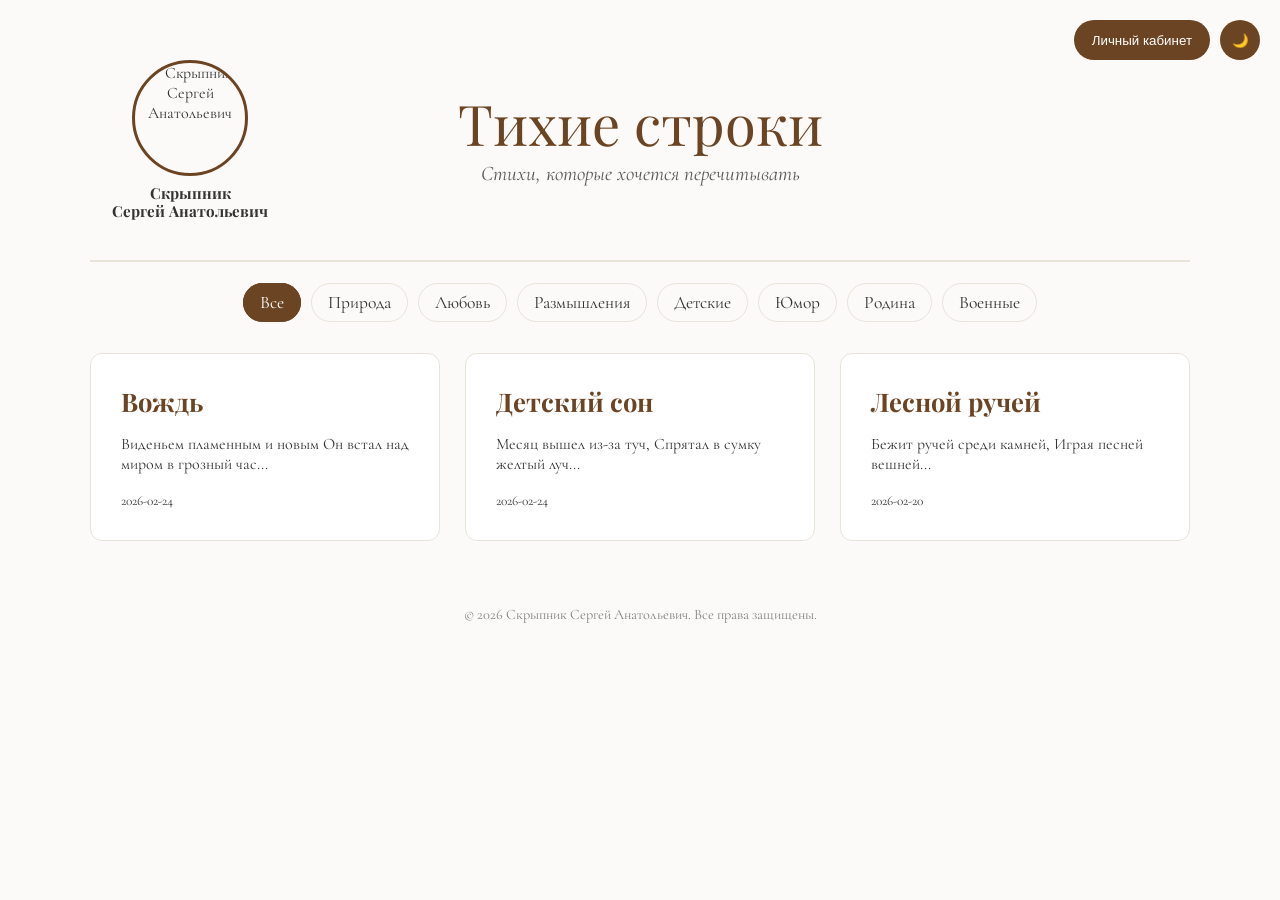
==== commit bbb5e5c3: "Add files via upload" ====
--- a/index.html
+++ b/index.html
@@ -1,1399 +1,70 @@
-<!DOCTYPE html>
-<html lang="ru">
-<head>
-    <meta charset="UTF-8">
-    <title>Рабочий стол</title>
-    <link href="https://fonts.googleapis.com/css2?family=Caveat:wght@400;700&display=swap" rel="stylesheet">
-    <style id="theme-style"></style>
-    <style>
-        * {
-            margin: 0;
-            padding: 0;
-            box-sizing: border-box;
-        }
-        body {
-            font-family: 'Segoe UI', Tahoma, Geneva, Verdana, sans-serif;
-            padding: 20px;
-            min-height: 100vh;
-            display: flex;
-            flex-direction: column;
-            align-items: center;
-            position: relative;
-        }
-
-        .app-title-container {
-            position: absolute;
-            top: 15px;
-            left: 20px;
-            display: flex;
-            align-items: center;
-            gap: 8px;
-            z-index: 10;
-        }
-        .app-title {
-            font-size: 22px;
-            font-weight: 600;
-            color: white;
-            padding: 8px 16px;
-            border-radius: 8px;
-            background-image: url('image/svg+xml;utf8,<svg xmlns="http://www.w3.org/2000/svg" width="200" height="50"><rect width="100%" height="100%" fill="%235d4037"/><path d="M0,0 Q20,5 40,0 T80,0 Q100,5 120,0 T160,0 Q180,5 200,0 L200,50 L0,50 Z" fill="%234e342e"/></svg>');
-            background-size: cover;
-            letter-spacing: -0.5px;
-            text-shadow: 1px 1px 2px rgba(0,0,0,0.5);
-            font-family: 'Caveat', 'Dancing Script', 'Brush Script MT', cursive;
-        }
-
-        .workspace-title {
-            position: absolute;
-            top: 15px;
-            left: 50%;
-            transform: translateX(-50%);
-            font-family: 'Caveat', 'Dancing Script', 'Brush Script MT', cursive;
-            font-size: 30px;
-            font-weight: 700;
-            color: #333;
-            text-shadow: 1px 1px 2px rgba(0,0,0,0.2);
-            z-index: 10;
-        }
-
-        .theme-toggle {
-            position: absolute;
-            top: 15px;
-            right: 20px;
-            padding: 6px 12px;
-            font-size: 14px;
-            border: none;
-            border-radius: 20px;
-            cursor: pointer;
-            background: rgba(0,0,0,0.2);
-            color: white;
-            backdrop-filter: blur(5px);
-            z-index: 10;
-        }
-
-        .main-content {
-            display: flex;
-            gap: 20px;
-            width: 100%;
-            max-width: 1200px;
-            margin-top: 10px;
-            align-items: stretch; /* ← Выравнивание колонок по высоте */
-        }
-
-        .left-panel, .right-panel {
-            flex: 0 0 220px;
-        }
-        .center-panel {
-            flex: 1;
-            min-width: 600px;
-        }
-
-        .panel {
-            border-radius: 12px;
-            padding: 20px;
-            box-shadow: 0 4px 12px rgba(0,0,0,0.1);
-            width: 100%;
-        }
-
-        .search-box {
-            width: 100%;
-            padding: 10px;
-            border-radius: 6px;
-            font-size: 16px;
-        }
-
-        .quick-links { margin-top: 25px; }
-        .links-grid {
-            display: grid;
-            grid-template-columns: repeat(2, 1fr);
-            gap: 10px;
-        }
-        .quick-link {
-            display: block;
-            padding: 8px 6px;
-            text-align: center;
-            text-decoration: none;
-            border-radius: 6px;
-            font-weight: bold;
-            font-size: 14px;
-            transition: all 0.2s;
-        }
-
-        /* Блокнот */
-        .notepad {
-            width: 100%;
-            height: 400px;
-            padding: 15px;
-            font-family: Arial, sans-serif;
-            font-size: 16px;
-            line-height: 1.5;
-            border-radius: 8px;
-            resize: none;
-        }
-        .notepad-toolbar {
-            display: flex;
-            gap: 8px;
-            margin-top: 10px;
-        }
-        .notepad-btn {
-            padding: 6px 10px;
-            font-size: 13px;
-            border: none;
-            border-radius: 5px;
-            cursor: pointer;
-        }
-
-        /* История заметок */
-        .notes-history {
-            margin-top: 20px;
-            font-size: 14px;
-        }
-        .notes-history h3 {
-            margin-bottom: 8px;
-        }
-        .note-item {
-            padding: 6px 8px;
-            margin: 4px 0;
-            background-color: #f0f0f0;
-            border-radius: 4px;
-            cursor: pointer;
-            overflow: hidden;
-            text-overflow: ellipsis;
-            white-space: nowrap;
-        }
-        .note-item:hover {
-            background-color: #e0e0e0;
-        }
-
-        /* Контакт */
-        .contact-info {
-            margin-top: 20px;
-            font-size: 14px;
-            text-align: center;
-            color: #666;
-        }
-
-        /* Калькулятор */
-        .calculator {
-            padding: 15px;
-            border-radius: 12px;
-            box-shadow: 0 6px 20px rgba(0,0,0,0.4);
-        }
-        .display {
-            width: 100%;
-            height: 50px;
-            font-size: 20px;
-            text-align: right;
-            padding: 0 12px;
-            margin-bottom: 12px;
-            border: none;
-            border-radius: 8px;
-            cursor: pointer;
-        }
-        .memory-indicator {
-            font-size: 13px;
-            text-align: right;
-            margin-bottom: 5px;
-            min-height: 16px;
-        }
-        .history {
-            width: 100%;
-            height: 80px;
-            border-radius: 8px;
-            padding: 8px;
-            margin-top: 12px;
-            overflow-y: auto;
-            font-family: monospace;
-            font-size: 13px;
-            box-shadow: inset 0 0 5px rgba(0,0,0,0.2);
-        }
-        .buttons {
-            display: grid;
-            grid-template-columns: repeat(5, 1fr);
-            gap: 6px;
-        }
-        button {
-            height: 42px;
-            font-size: 15px;
-            border: none;
-            border-radius: 5px;
-            cursor: pointer;
-        }
-
-        /* Календарь с задачами */
-        .calendar {
-            margin-top: 20px;
-            text-align: center;
-        }
-        .calendar-header {
-            font-weight: bold;
-            margin-bottom: 8px;
-        }
-        .calendar-weekdays, .calendar-days {
-            display: grid;
-            grid-template-columns: repeat(7, 1fr);
-            gap: 2px;
-            font-size: 12px;
-        }
-        .calendar-day {
-            padding: 6px 0;
-            border-radius: 4px;
-            cursor: pointer;
-            position: relative;
-        }
-        .calendar-day.today {
-            font-weight: bold;
-            background-color: #e3f2fd;
-        }
-        .calendar-day:hover {
-            background-color: #f0f0f0;
-        }
-
-        /* Анимация моргания */
-        .blink-red {
-            animation: blinkRed 1s infinite;
-        }
-        .blink-blue {
-            animation: blinkBlue 1s infinite;
-        }
-        @keyframes blinkRed {
-            0% { background-color: #ff9500; }
-            50% { background-color: #ff5722; }
-            100% { background-color: #ff9500; }
-        }
-        @keyframes blinkBlue {
-            0% { background-color: #2196F3; }
-            50% { background-color: #0d47a1; }
-            100% { background-color: #2196F3; }
-        }
-
-        /* Часы */
-        .small-clock {
-            font-size: 14px;
-            margin-top: 12px;
-            padding: 4px 8px;
-            border-radius: 4px;
-            text-align: center;
-            font-family: monospace;
-            font-weight: bold;
-        }
-
-        /* Цитаты */
-        .quotes {
-            margin-top: 25px;
-        }
-        .quote-box {
-            padding: 14px;
-            border-radius: 8px;
-            font-size: 18px;
-            line-height: 1.5;
-            text-align: center;
-            font-family: 'Caveat', 'Dancing Script', 'Brush Script MT', cursive;
-        }
-        .quote-btn {
-            display: block;
-            width: 100%;
-            margin-top: 12px;
-            padding: 10px;
-            font-size: 15px;
-            border: none;
-            border-radius: 6px;
-            cursor: pointer;
-            background-color: #4CAF50;
-            color: white;
-        }
-
-        /* Таймер */
-        .timer {
-            margin-top: 25px;
-        }
-        .timer-title {
-            font-size: 16px;
-            margin-bottom: 10px;
-        }
-        .timer-input {
-            width: 100%;
-            padding: 8px;
-            border-radius: 6px;
-            font-size: 14px;
-            margin-bottom: 10px;
-        }
-        .timer-controls {
-            display: flex;
-            gap: 6px;
-            margin-bottom: 10px;
-        }
-        .timer-btn {
-            padding: 6px 10px;
-            font-size: 13px;
-            border: none;
-            border-radius: 5px;
-            cursor: pointer;
-            flex: 1;
-        }
-        .timer-display {
-            font-family: monospace;
-            font-size: 16px;
-            text-align: center;
-            padding: 6px;
-            background-color: #f0f0f0;
-            border-radius: 4px;
-        }
-    </style>
-</head>
-<body>
-    <!-- Название -->
-    <div class="app-title-container">
-        <div class="app-title">скрипа. рядом</div>
-    </div>
-
-    <!-- Надпись "Рабочий стол" -->
-    <div class="workspace-title">Рабочий стол</div>
-
-    <!-- Кнопка темы -->
-    <button class="theme-toggle" onclick="toggleTheme()">&#x1F313; Тема</button>
-
-    <!-- Три колонки -->
-    <div class="main-content">
-        <!-- Левая панель -->
-        <div class="left-panel">
-            <div class="panel">
-                <h3 style="margin-bottom: 12px;">Поиск в Google</h3>
-                <form action="https://www.google.com/search" target="_blank">
-                    <input type="text" name="q" class="search-box" placeholder="Запрос...">
-                </form>
-
-                <div class="quick-links">
-                    <h3 style="margin: 15px 0 10px;">Быстрые ссылки</h3>
-                    <div class="links-grid">
-                        <a href="https://www.youtube.com" target="_blank" class="quick-link">&#x1F4FA; YouTube</a>
-                        <a href="https://web.telegram.org" target="_blank" class="quick-link">&#x1F5E8; Telegram</a>
-                        <a href="https://chat.qwen.ai" target="_blank" class="quick-link">&#x1F9E0; Qwen</a>
-                        <a href="https://github.com/skripas1973-coder/my-workspace" target="_blank" class="quick-link">&#x1F4C1; GitHub</a>
-                    </div>
-                </div>
-
-                <!-- Цитаты -->
-                <div class="quotes">
-                    <h3 style="margin: 25px 0 10px;">Цитата дня</h3>
-                    <div class="quote-box" id="quote">Загрузка цитаты...</div>
-                    <button class="quote-btn" onclick="loadRandomQuote()">Следующая</button>
-                </div>
-
-                <!-- Таймер -->
-                <div class="timer">
-                    <h3 style="margin: 25px 0 10px;">Таймер</h3>
-                    <div class="timer-title">Минуты:</div>
-                    <input type="number" id="timerInput" class="timer-input" min="1" max="60" value="5">
-                    <div class="timer-controls">
-                        <button class="timer-btn" style="background:#4CAF50;" onclick="startTimer()">Старт</button>
-                        <button class="timer-btn" style="background:#FF9800;" onclick="pauseTimer()">Пауза</button>
-                        <button class="timer-btn" style="background:#f44336;" onclick="resetTimer()">Сброс</button>
-                    </div>
-                    <div class="timer-display" id="timerDisplay">05:00</div>
-                </div>
-            </div>
-        </div>
-
-        <!-- Центр: БЛОКНОТ -->
-        <div class="center-panel">
-            <div class="panel">
-                <h3 style="margin-bottom: 12px;">Блокнот</h3>
-                <textarea id="notepad" class="notepad" placeholder="Ваши заметки, идеи, черновики..."></textarea>
-                <div class="notepad-toolbar">
-                    <button class="notepad-btn" onclick="copyNotepad()">Копировать</button>
-                    <button class="notepad-btn clear" onclick="clearNotepad()">Очистить</button>
-                    <button class="notepad-btn save" onclick="saveNotepad()">TXT</button>
-                </div>
-
-                <div class="notes-history">
-                    <h3>Последние заметки</h3>
-                    <div id="notesHistoryList"></div>
-                </div>
-
-                <!-- Контакт -->
-                <div class="contact-info">
-                    Хотите предложить улучшение?<br>
-                    Напишите автору: <a href="mailto:skripas@inbox.ru">skripas@inbox.ru</a>
-                </div>
-            </div>
-        </div>
-
-        <!-- Правая панель: КАЛЬКУЛЯТОР + КАЛЕНДАРЬ С ЗАДАЧАМИ -->
-        <div class="right-panel">
-            <div class="panel" style="padding: 0;">
-                <div class="calculator">
-                    <div class="memory-indicator" id="memoryIndicator"></div>
-                    <input type="text" class="display" id="display" disabled placeholder="0" onclick="copyResult()">
-                    <div class="buttons" id="buttons">
-                        <button class="memory" onclick="handleInput('MC')">MC</button>
-                        <button class="memory" onclick="handleInput('MR')">MR</button>
-                        <button class="memory" onclick="handleInput('M+')">M+</button>
-                        <button class="memory" onclick="handleInput('M−')">M−</button>
-                        <button class="function" onclick="handleInput('±')">±</button>
-
-                        <button class="function" onclick="handleInput('√')">√</button>
-                        <button class="function" onclick="handleInput('x²')">x²</button>
-                        <button class="function" onclick="handleInput('1/x')">1/x</button>
-                        <button class="clear" onclick="handleInput('⌫')">⌫</button>
-                        <button class="clear" onclick="handleInput('C')">C</button>
-
-                        <button onclick="handleInput('7')">7</button>
-                        <button onclick="handleInput('8')">8</button>
-                        <button onclick="handleInput('9')">9</button>
-                        <button class="operator" onclick="handleInput('/')">/</button>
-                        <button class="function" onclick="handleInput('%')">%</button>
-
-                        <button onclick="handleInput('4')">4</button>
-                        <button onclick="handleInput('5')">5</button>
-                        <button onclick="handleInput('6')">6</button>
-                        <button class="operator" onclick="handleInput('*')">*</button>
-                        <button class="function" onclick="handleInput('π')">π</button>
-
-                        <button onclick="handleInput('1')">1</button>
-                        <button onclick="handleInput('2')">2</button>
-                        <button onclick="handleInput('3')">3</button>
-                        <button class="operator" onclick="handleInput('-')">−</button>
-                        <button class="operator" onclick="handleInput('=')" class="equals">=</button>
-
-                        <button onclick="handleInput('0')" style="grid-column: span 2;">0</button>
-                        <button onclick="handleInput('.')">.</button>
-                        <button class="operator" onclick="handleInput('+')">+</button>
-                    </div>
-                </div>
-                <div class="history" id="history">История</div>
-                
-                <!-- Календарь с задачами -->
-                <div class="calendar" id="calendar"></div>
-                <div class="small-clock" id="smallClock">00:00:00</div>
-            </div>
-        </div>
-    </div>
-
-    <!-- Модальное окно для добавления задачи -->
-    <div id="taskModal" style="display:none; position:fixed; top:0; left:0; width:100%; height:100%; background:rgba(0,0,0,0.5); z-index:1000;">
-        <div style="background:white; margin:100px auto; padding:20px; width:300px; border-radius:10px;">
-            <h3>Добавить задачу на <span id="modalDate"></span></h3>
-            <div style="margin-bottom:10px;">
-                <label><input type="radio" name="taskType" value="important" checked> Важная</label>
-                <label><input type="radio" name="taskType" value="daily"> Повседневная</label>
-            </div>
-            <textarea id="taskInput" style="width:100%; padding:8px; margin:10px 0; height:80px;" placeholder="Что нужно сделать?"></textarea>
-            <div>
-                <button onclick="addTaskToCalendar()" style="background:#4CAF50; color:white; border:none; padding:6px 12px; border-radius:4px;">Добавить</button>
-                <button onclick="closeModal()" style="background:#ccc; border:none; padding:6px 12px; border-radius:4px; margin-left:10px;">Отмена</button>
-            </div>
-        </div>
-    </div>
-
-    <!-- Модальное окно для просмотра задачи -->
-    <div id="viewTaskModal" style="display:none; position:fixed; top:0; left:0; width:100%; height:100%; background:rgba(0,0,0,0.5); z-index:1000;">
-        <div style="background:white; margin:100px auto; padding:20px; width:300px; border-radius:10px;">
-            <h3>Задача на <span id="viewModalDate"></span></h3>
-            <div id="viewTaskContent" style="margin:10px 0; padding:10px; background:#f0f0f0; border-radius:4px; min-height:80px;"></div>
-            <div>
-                <button onclick="deleteCurrentTask()" style="background:#f44336; color:white; border:none; padding:6px 12px; border-radius:4px;">Удалить</button>
-                <button onclick="closeViewModal()" style="background:#ccc; border:none; padding:6px 12px; border-radius:4px; margin-left:10px;">Закрыть</button>
-            </div>
-        </div>
-    </div>
-
-    <script>
-        // === ГЛОБАЛЬНЫЕ ПЕРЕМЕННЫЕ ===
-        let selectedDate = null;
-
-        // === ЦИТАТЫ ===
-        const quotes = [
-            "Не бойся быть другим — именно ты делаешь мир уникальным. — Стив Джобс",
-            "Счастье — это когда тебя понимают, а не когда ты всем нравишься. — Габриэль Гарсиа Маркес",
-            "Важно не то, что ты делаешь, а то, как ты это делаешь. — Антуан де Сент-Экзюпери",
-            "Если хочешь изменить мир — начни с себя. — Махатма Ганди",
-            "Жизнь — это то, что происходит, пока ты строишь планы. — Джон Леннон",
-            "Лучше ошибиться, чем не действовать. — Фрэнсис Бэкон",
-            "Ты — это то, что ты делаешь, а не то, что ты говоришь. — Лев Толстой",
-            "Сила — в спокойствии. В гневе — слабость. — Марк Аврелий",
-            "Лучший способ предсказать будущее — создать его. — Питер Друкер",
-            "Никто не может тебя раздавить, если ты сам не позволишь. — Наполеон Хилл",
-            "Всё, что ты ищешь — уже внутри тебя. — Руми",
-            "Делай сегодня то, что другие не хотят — завтра будешь делать то, что другие не могут. — Джерри Райс",
-            "Самое главное — верить в себя. Остальное приложится. — Альберт Эйнштейн",
-            "Не жди идеального момента — создай его сам. — Дейл Карнеги",
-            "Ты не можешь изменить прошлое, но можешь создать будущее. — Эдвард Гриффин"
-        ];
-
-        function loadRandomQuote() {
-            const idx = Math.floor(Math.random() * quotes.length);
-            document.getElementById('quote').textContent = quotes[idx];
-        }
-        loadRandomQuote();
-
-        // === ЧАСЫ ===
-        const smallClock = document.getElementById('smallClock');
-        function updateSmallClock() {
-            const now = new Date();
-            smallClock.textContent = now.toLocaleTimeString('ru-RU', { hour12: false });
-        }
-        setInterval(updateSmallClock, 1000);
-        updateSmallClock();
-
-        // === ТЕМЫ ===
-        const themes = [
-            {
-                name: "Светлая",
-                css: `
-                    body { background-color: #f5f5f5; color: #222; }
-                    .panel { background-color: white; color: #222; }
-                    .search-box { background: white; color: #222; border: 1px solid #ccc; }
-                    .quick-link { background-color: #e8f5e9; color: #2e7d32; }
-                    .quick-link:hover { background-color: #c8e6c9; }
-                    .calculator { background-color: #222; }
-                    .display { background-color: #333; color: white; }
-                    .memory-indicator { color: #ff9500; }
-                    .history { background-color: #eee; color: #222; }
-                    button { background-color: #4d4d4d; color: white; }
-                    .operator { background-color: #ff9500; }
-                    .function { background-color: #7a7a7a; }
-                    .clear, .memory { background-color: #a6a6a6; color: black; }
-                    .notepad { background-color: #fffde7; color: #222; }
-                    .notepad-btn { background-color: #4CAF50; color: white; }
-                    .notepad-btn.clear { background-color: #f44336; }
-                    .notepad-btn.save { background-color: #2196F3; }
-                    .calendar-header { color: #333; }
-                    .calendar-day { background: #f9f9f9; color: #333; }
-                    .calendar-day.today { background: #e3f2fd; }
-                    .task-item { color: #2e7d32; }
-                    .small-clock { background-color: #ddd; color: #333; }
-                    .theme-toggle { background: rgba(0,0,0,0.1); color: #333; }
-                    .workspace-title { color: #333; }
-                    .app-title { color: #ddd; }
-                    .quote-box { color: #222; }
-                    .timer-btn { color: white; }
-                    .timer-display { background-color: #f0f0f0; color: #222; }
-                    .contact-info a { color: #2e7d32; text-decoration: none; }
-                `
-            },
-            {
-                name: "Тёмная",
-                css: `
-                    body { background-color: #121212; color: #eee; }
-                    .panel { background-color: #1e1e1e; color: #eee; }
-                    .search-box { background: #333; color: #eee; border: 1px solid #555; }
-                    .quick-link { background-color: #2c3e50; color: #ecf0f1; }
-                    .quick-link:hover { background-color: #34495e; }
-                    .calculator { background-color: #222; }
-                    .display { background-color: #333; color: white; }
-                    .memory-indicator { color: #ff9500; }
-                    .history { background-color: #2a2a2a; color: #eee; }
-                    button { background-color: #4d4d4d; color: white; }
-                    .operator { background-color: #ff9500; }
-                    .function { background-color: #7a7a7a; }
-                    .clear, .memory { background-color: #a6a6a6; color: black; }
-                    .notepad { background-color: #2d2d2d; color: #eee; }
-                    .notepad-btn { background-color: #4CAF50; color: white; }
-                    .notepad-btn.clear { background-color: #f44336; }
-                    .notepad-btn.save { background-color: #2196F3; }
-                    .calendar-header { color: #eee; }
-                    .calendar-day { background: #2a2a2a; color: #eee; }
-                    .calendar-day.today { background: #3a3a3a; }
-                    .task-item { color: #4CAF50; }
-                    .small-clock { background-color: #333; color: #eee; }
-                    .theme-toggle { background: rgba(255,255,255,0.1); color: white; }
-                    .workspace-title { color: white; }
-                    .app-title { color: #ddd; }
-                    .quote-box { color: #eee; }
-                    .timer-btn { color: white; }
-                    .timer-display { background-color: #333; color: #eee; }
-                    .contact-info a { color: #4CAF50; text-decoration: none; }
-                `
-            },
-            {
-                name: "Тёплая",
-                css: `
-                    body { background-color: #fdf6e3; color: #5c4b3e; }
-                    .panel { background-color: #fefcf7; color: #5c4b3e; }
-                    .search-box { background: white; color: #5c4b3e; border: 1px solid #d4c8b0; }
-                    .quick-link { background-color: #e6d9c5; color: #7a5f45; }
-                    .quick-link:hover { background-color: #d9cbb5; }
-                    .calculator { background-color: #222; }
-                    .display { background-color: #333; color: white; }
-                    .memory-indicator { color: #ff9500; }
-                    .history { background-color: #f0e6d2; color: #5c4b3e; }
-                    button { background-color: #4d4d4d; color: white; }
-                    .operator { background-color: #ff9500; }
-                    .function { background-color: #7a7a7a; }
-                    .clear, .memory { background-color: #a6a6a6; color: black; }
-                    .notepad { background-color: #fcf8ee; color: #5c4b3e; }
-                    .notepad-btn { background-color: #8B7355; color: white; }
-                    .notepad-btn.clear { background-color: #a52a2a; }
-                    .notepad-btn.save { background-color: #5d4037; }
-                    .calendar-header { color: #5c4b3e; }
-                    .calendar-day { background: #f5e9d4; color: #5c4b3e; }
-                    .calendar-day.today { background: #e8d8c0; }
-                    .task-item { color: #7a5f45; }
-                    .small-clock { background-color: #f5e9d4; color: #5c4b3e; }
-                    .theme-toggle { background: rgba(141, 115, 85, 0.2); color: #5c4b3e; }
-                    .workspace-title { color: #5c4b3e; }
-                    .app-title { color: #ddd; }
-                    .quote-box { color: #5c4b3e; }
-                    .timer-btn { color: white; }
-                    .timer-display { background-color: #f5e9d4; color: #5c4b3e; }
-                    .contact-info a { color: #7a5f45; text-decoration: none; }
-                `
-            },
-            {
-                name: "Холодная",
-                css: `
-                    body { background-color: #eef7fa; color: #2c4f64; }
-                    .panel { background-color: #f8fdff; color: #2c4f64; }
-                    .search-box { background: white; color: #2c4f64; border: 1px solid #b0d4e4; }
-                    .quick-link { background-color: #d0e8f2; color: #2c4f64; }
-                    .quick-link:hover { background-color: #b0d4e4; }
-                    .calculator { background-color: #222; }
-                    .display { background-color: #333; color: white; }
-                    .memory-indicator { color: #ff9500; }
-                    .history { background-color: #d9edf7; color: #2c4f64; }
-                    button { background-color: #4d4d4d; color: white; }
-                    .operator { background-color: #ff9500; }
-                    .function { background-color: #7a7a7a; }
-                    .clear, .memory { background-color: #a6a6a6; color: black; }
-                    .notepad { background-color: #f0f8fc; color: #2c4f64; }
-                    .notepad-btn { background-color: #3a7ca5; color: white; }
-                    .notepad-btn.clear { background-color: #d9534f; }
-                    .notepad-btn.save { background-color: #2c4f64; }
-                    .calendar-header { color: #2c4f64; }
-                    .calendar-day { background: #d0e8f2; color: #2c4f64; }
-                    .calendar-day.today { background: #b0d4e4; }
-                    .task-item { color: #2c4f64; }
-                    .small-clock { background-color: #d0e8f2; color: #2c4f64; }
-                    .theme-toggle { background: rgba(58, 124, 165, 0.2); color: #2c4f64; }
-                    .workspace-title { color: #2c4f64; }
-                    .app-title { color: #ddd; }
-                    .quote-box { color: #2c4f64; }
-                    .timer-btn { color: white; }
-                    .timer-display { background-color: #d0e8f2; color: #2c4f64; }
-                    .contact-info a { color: #2c4f64; text-decoration: none; }
-                `
-            },
-            {
-                name: "Военная",
-                css: `
-                    body {
-                        background: linear-gradient(45deg, #4a5c3a 25%, #3a4c2a 25%, #3a4c2a 50%, #4a5c3a 50%, #4a5c3a 75%, #3a4c2a 75%, #3a4c2a 100%);
-                        background-size: 20px 20px;
-                        color: #ddd;
-                        font-family: 'Segoe UI', Tahoma, Geneva, Verdana, sans-serif;
-                    }
-                    .panel {
-                        background-color: rgba(58, 76, 42, 0.8);
-                        color: #ddd;
-                        border: 1px solid #3a4c2a;
-                        box-shadow: 0 4px 12px rgba(0,0,0,0.4);
-                    }
-                    .search-box {
-                        background: rgba(74, 92, 58, 0.8);
-                        color: #ddd;
-                        border: 1px solid #3a4c2a;
-                    }
-                    .quick-link {
-                        background-color: rgba(74, 92, 58, 0.6);
-                        color: #fff;
-                        border: 1px solid #3a4c2a;
-                    }
-                    .quick-link:hover {
-                        background-color: rgba(74, 92, 58, 0.8);
-                    }
-                    .calculator {
-                        background-color: rgba(58, 76, 42, 0.8);
-                        border: 1px solid #3a4c2a;
-                    }
-                    .display {
-                        background-color: rgba(74, 92, 58, 0.8);
-                        color: #fff;
-                        border: 1px solid #3a4c2a;
-                    }
-                    .memory-indicator {
-                        color: #ffcc00;
-                    }
-                    .history {
-                        background-color: rgba(74, 92, 58, 0.6);
-                        color: #ddd;
-                        border: 1px solid #3a4c2a;
-                    }
-                    button {
-                        background-color: rgba(74, 92, 58, 0.6);
-                        color: #fff;
-                        border: 1px solid #3a4c2a;
-                    }
-                    .operator {
-                        background-color: #ffcc00;
-                        color: #333;
-                    }
-                    .function {
-                        background-color: rgba(74, 92, 58, 0.8);
-                        color: #fff;
-                    }
-                    .clear, .memory {
-                        background-color: rgba(74, 92, 58, 0.8);
-                        color: #fff;
-                    }
-                    .notepad {
-                        background-color: rgba(58, 76, 42, 0.8);
-                        color: #ddd;
-                        border: 1px solid #3a4c2a;
-                    }
-                    .notepad-btn {
-                        background-color: #ffcc00;
-                        color: #333;
-                        border: 1px solid #3a4c2a;
-                    }
-                    .notepad-btn.clear {
-                        background-color: #ff6600;
-                    }
-                    .notepad-btn.save {
-                        background-color: #3399ff;
-                    }
-                    .calendar-header {
-                        color: #ddd;
-                    }
-                    .calendar-day {
-                        background: rgba(74, 92, 58, 0.6);
-                        color: #ddd;
-                        border: 1px solid #3a4c2a;
-                    }
-                    .calendar-day.today {
-                        background: rgba(74, 92, 58, 0.8);
-                        color: #fff;
-                    }
-                    .task-item {
-                        color: #ffcc00;
-                    }
-                    .small-clock {
-                        background-color: rgba(74, 92, 58, 0.6);
-                        color: #ddd;
-                        border: 1px solid #3a4c2a;
-                    }
-                    .theme-toggle {
-                        background: rgba(255, 204, 0, 0.2);
-                        color: #fff;
-                        border: 1px solid #ffcc00;
-                    }
-                    .workspace-title {
-                        color: #fff;
-                        text-shadow: 1px 1px 2px rgba(0,0,0,0.5);
-                    }
-                    .app-title {
-                        color: #fff;
-                        background: rgba(74, 92, 58, 0.8);
-                        border: 1px solid #3a4c2a;
-                    }
-                    .quote-box {
-                        color: #ddd;
-                        background: rgba(74, 92, 58, 0.6);
-                        border: 1px solid #3a4c2a;
-                    }
-                    .timer-btn {
-                        color: #fff;
-                        background: rgba(74, 92, 58, 0.6);
-                        border: 1px solid #3a4c2a;
-                    }
-                    .timer-display {
-                        background-color: rgba(74, 92, 58, 0.6);
-                        color: #ddd;
-                        border: 1px solid #3a4c2a;
-                    }
-                    .contact-info a {
-                        color: #ffcc00;
-                        text-decoration: none;
-                    }
-                    .workspace-title::after {
-                        content: " ★★★";
-                        color: #ffcc00;
-                        font-size: 18px;
-                        vertical-align: middle;
-                    }
-                `
-            },
-            {
-                name: "Карандашный скетч",
-                css: `
-                    body {
-                        background: #fff;
-                        color: #333;
-                        font-family: 'Segoe UI', Tahoma, Geneva, Verdana, sans-serif;
-                        background-image: radial-gradient(circle at 10% 20%, rgba(255,255,255,0.5) 0%, rgba(255,255,255,0.5) 10%, rgba(255,255,255,0.5) 10%), radial-gradient(circle at 90% 80%, rgba(255,255,255,0.5) 0%, rgba(255,255,255,0.5) 10%, rgba(255,255,255,0.5) 10%);
-                        background-size: 100% 100%;
-                        filter: contrast(0.95) brightness(0.95) saturate(0.95);
-                    }
-                    .panel {
-                        background-color: #fff;
-                        color: #333;
-                        border: 1px solid #ccc;
-                        box-shadow: 0 4px 12px rgba(0,0,0,0.05);
-                        filter: drop-shadow(1px 1px 1px rgba(0,0,0,0.1));
-                    }
-                    .search-box {
-                        background: #fafafa;
-                        color: #333;
-                        border: 1px solid #ddd;
-                    }
-                    .quick-link {
-                        background-color: transparent;
-                        color: #333;
-                        border: 1px solid #ccc;
-                    }
-                    .quick-link:hover {
-                        background-color: #f5f5f5;
-                    }
-                    .calculator {
-                        background-color: #fff;
-                        border: 1px solid #ddd;
-                    }
-                    .display {
-                        background-color: #fff;
-                        color: #333;
-                        border: 1px solid #ddd;
-                    }
-                    .memory-indicator {
-                        color: #888;
-                    }
-                    .history {
-                        background-color: #fafafa;
-                        color: #333;
-                        border: 1px solid #ddd;
-                    }
-                    button {
-                        background-color: #f0f0f0;
-                        color: #333;
-                        border: 1px solid #ddd;
-                    }
-                    .operator {
-                        background-color: #e0e0e0;
-                    }
-                    .function {
-                        background-color: #f5f5f5;
-                    }
-                    .clear, .memory {
-                        background-color: #eee;
-                    }
-                    .notepad {
-                        background-color: #fff;
-                        color: #333;
-                        border: 1px solid #ddd;
-                    }
-                    .notepad-btn {
-                        background-color: #f0f0f0;
-                        color: #333;
-                        border: 1px solid #ccc;
-                    }
-                    .calendar-header {
-                        color: #333;
-                    }
-                    .calendar-day {
-                        background: #fafafa;
-                        color: #333;
-                        border: 1px solid #eee;
-                    }
-                    .calendar-day.today {
-                        background: #f0f0f0;
-                        color: #333;
-                        border: 1px solid #ccc;
-                    }
-                    .task-item {
-                        color: #333;
-                    }
-                    .small-clock {
-                        background-color: #fafafa;
-                        color: #333;
-                        border: 1px solid #eee;
-                    }
-                    .theme-toggle {
-                        background: #f0f0f0;
-                        color: #333;
-                        border: 1px solid #ccc;
-                    }
-                    .workspace-title {
-                        color: #333;
-                        font-weight: 600;
-                        text-shadow: 1px 1px 1px rgba(0,0,0,0.1);
-                    }
-                    .app-title {
-                        color: #333;
-                        background: #333;
-                        border: 1px solid #000;
-                        text-shadow: 1px 1px 1px rgba(255,255,255,0.3);
-                    }
-                    .quote-box {
-                        color: #333;
-                        background: #fafafa;
-                        border: 1px solid #ddd;
-                        text-shadow: 1px 1px 1px rgba(255,255,255,0.5);
-                    }
-                    .timer-btn {
-                        color: #333;
-                        background: #f0f0f0;
-                        border: 1px solid #ccc;
-                    }
-                    .timer-display {
-                        background-color: #fafafa;
-                        color: #333;
-                        border: 1px solid #eee;
-                    }
-                    .contact-info a {
-                        color: #333;
-                        text-decoration: underline;
-                    }
-                    .workspace-title::after {
-                        content: " ✏️";
-                        color: #888;
-                        font-size: 18px;
-                        vertical-align: middle;
-                    }
-                `
-            }
-        ];
-        let currentThemeIndex = 0;
-        const themeStyle = document.getElementById('theme-style');
-
-        function applyTheme(index) {
-            themeStyle.textContent = themes[index].css;
-            localStorage.setItem('workspace_theme', index);
-        }
-
-        function toggleTheme() {
-            currentThemeIndex = (currentThemeIndex + 1) % themes.length;
-            applyTheme(currentThemeIndex);
-        }
-
-        const savedTheme = localStorage.getItem('workspace_theme');
-        if (savedTheme !== null) {
-            currentThemeIndex = parseInt(savedTheme);
-        }
-        applyTheme(currentThemeIndex);
-
-        // === КАЛЬКУЛЯТОР ===
-        let memory = 0;
-        const display = document.getElementById('display');
-        const history = document.getElementById('history');
-        const memoryIndicator = document.getElementById('memoryIndicator');
-
-        function updateMemoryIndicator() {
-            memoryIndicator.textContent = memory !== 0 ? 'M' : '';
-        }
-
-        function addToHistory(entry) {
-            const now = new Date().toLocaleTimeString();
-            history.innerHTML = `<div>[${now}] ${entry}</div>` + history.innerHTML;
-        }
-
-        function copyResult() {
-            if (display.value && display.value !== 'Ошибка') {
-                navigator.clipboard.writeText(display.value).then(() => {
-                    display.placeholder = 'скопировано!';
-                    setTimeout(() => display.placeholder = '0', 1000);
-                });
-            }
-        }
-
-        function handleInput(action) {
-            playClick(); // Звук щелчка
-            switch(action) {
-                case 'C': display.value = ''; break;
-                case '⌫': display.value = display.value.slice(0, -1); break;
-                case '=': calculate(); break;
-                case '±': toggleSign(); break;
-                case '%': percent(); break;
-                case '√': sqrt(); break;
-                case 'x²': square(); break;
-                case '1/x': inverse(); break;
-                case 'π': appendToDisplay(Math.PI); break;
-                case 'MC': memory = 0; updateMemoryIndicator(); break;
-                case 'MR': display.value = memory; break;
-                case 'M+': if (!isNaN(display.value)) memory += parseFloat(display.value); updateMemoryIndicator(); break;
-                case 'M−': if (!isNaN(display.value)) memory -= parseFloat(display.value); updateMemoryIndicator(); break;
-                default:
-                    if (display.value === 'Ошибка') display.value = '';
-                    display.value += action;
-            }
-        }
-
-        function appendToDisplay(value) { display.value += value; }
-        function calculate() {
-            try {
-                if (display.value === '') return;
-                let expr = display.value
-                    .replace(/(\d+(\.\d+)?)%/g, '($1/100)')
-                    .replace(/([+\-*/])(\d+(\.\d+)?)(?=%)/g, '$1$2*$2/100');
-                let result = eval(expr);
-                if (typeof result === 'number' && !isNaN(result)) {
-                    result = Math.round(result * 100000000) / 100000000;
-                    addToHistory(display.value + ' = ' + result);
-                    display.value = result;
-                } else {
-                    display.value = 'Ошибка';
-                }
-            } catch (e) {
-                display.value = 'Ошибка';
-            }
-        }
-        function toggleSign() {
-            if (display.value && display.value !== 'Ошибка') {
-                display.value = display.value.startsWith('-') ? display.value.slice(1) : '-' + display.value;
-            }
-        }
-        function sqrt() {
-            const num = parseFloat(display.value);
-            if (!isNaN(num) && num >= 0) {
-                const result = Math.sqrt(num);
-                addToHistory(`√(${num}) = ${result}`);
-                display.value = result;
-            } else {
-                display.value = 'Ошибка';
-            }
-        }
-        function square() {
-            const num = parseFloat(display.value);
-            if (!isNaN(num)) {
-                const result = num * num;
-                addToHistory(`(${num})² = ${result}`);
-                display.value = result;
-            } else {
-                display.value = 'Ошибка';
-            }
-        }
-        function inverse() {
-            const num = parseFloat(display.value);
-            if (!isNaN(num) && num !== 0) {
-                const result = 1 / num;
-                addToHistory(`1/(${num}) = ${result}`);
-                display.value = result;
-            } else {
-                display.value = 'Ошибка';
-            }
-        }
-        function percent() {
-            if (display.value && !isNaN(display.value)) {
-                const num = parseFloat(display.value);
-                const result = num / 100;
-                addToHistory(`${num}% = ${result}`);
-                display.value = result;
-            }
-        }
-
-        document.addEventListener('keydown', function(event) {
-            if (event.key === 'Enter') handleInput('=');
-            else if (event.key === 'Escape') handleInput('C');
-            else if (event.key === 'Backspace') handleInput('⌫');
-            else if (['0','1','2','3','4','5','6','7','8','9','+','-','*','/','.'].includes(event.key)) {
-                handleInput(event.key);
-            }
-            else if (event.key === '%') handleInput('%');
-        });
-
-        updateMemoryIndicator();
-
-        // === БЛОКНОТ ===
-        const notepad = document.getElementById('notepad');
-        const notesHistoryList = document.getElementById('notesHistoryList');
-        const NOTEPAD_KEY = 'user_notepad_content';
-        const NOTES_HISTORY_KEY = 'notes_history';
-
-        function loadNotepad() {
-            const saved = localStorage.getItem(NOTEPAD_KEY);
-            if (saved) notepad.value = saved;
-        }
-
-        notepad.addEventListener('input', () => {
-            localStorage.setItem(NOTEPAD_KEY, notepad.value);
-        });
-
-        function copyNotepad() {
-            notepad.select();
-            document.execCommand('copy');
-            notepad.setSelectionRange(0, 0);
-        }
-
-        function clearNotepad() {
-            if (confirm('Очистить заметки?')) {
-                notepad.value = '';
-                localStorage.removeItem(NOTEPAD_KEY);
-            }
-        }
-
-        function saveNotepad() {
-            const content = notepad.value || ' ';
-            const blob = new Blob([content], { type: 'text/plain;charset=utf-8' });
-            const url = URL.createObjectURL(blob);
-            const a = document.createElement('a');
-            a.href = url;
-            a.download = 'заметки.txt';
-            document.body.appendChild(a);
-            a.click();
-            document.body.removeChild(a);
-            URL.revokeObjectURL(url);
-        }
-
-        window.addEventListener('beforeunload', () => {
-            const current = notepad.value.trim();
-            if (!current) return;
-            let history = JSON.parse(localStorage.getItem(NOTES_HISTORY_KEY) || '[]');
-            history = history.filter(note => note !== current);
-            history.unshift(current);
-            history = history.slice(0, 3);
-            localStorage.setItem(NOTES_HISTORY_KEY, JSON.stringify(history));
-        });
-
-        function renderNotesHistory() {
-            const history = JSON.parse(localStorage.getItem(NOTES_HISTORY_KEY) || '[]');
-            notesHistoryList.innerHTML = '';
-            history.forEach((note, index) => {
-                const div = document.createElement('div');
-                div.className = 'note-item';
-                div.title = note;
-                div.textContent = note.substring(0, 40) + (note.length > 40 ? '...' : '');
-                div.onclick = () => {
-                    notepad.value = note;
-                };
-                notesHistoryList.appendChild(div);
-            });
-        }
-
-        loadNotepad();
-        renderNotesHistory();
-
-        // === КАЛЕНДАРЬ С ЗАДАЧАМИ ===
-        const CALENDAR_TASKS_KEY = 'calendar_tasks';
-
-        function getTasksForDate(dateStr) {
-            const tasks = JSON.parse(localStorage.getItem(CALENDAR_TASKS_KEY) || '{}');
-            return tasks[dateStr] || [];
-        }
-
-        function saveTasksForDate(dateStr, tasks) {
-            const allTasks = JSON.parse(localStorage.getItem(CALENDAR_TASKS_KEY) || '{}');
-            allTasks[dateStr] = tasks;
-            localStorage.setItem(CALENDAR_TASKS_KEY, JSON.stringify(allTasks));
-        }
-
-        function addTaskToCalendar() {
-            const taskText = document.getElementById('taskInput').value.trim();
-            if (!taskText || !selectedDate) return;
-
-            const taskType = document.querySelector('input[name="taskType"]:checked').value;
-
-            const tasks = getTasksForDate(selectedDate);
-            tasks.push({ text: taskText, type: taskType });
-            saveTasksForDate(selectedDate, tasks);
-
-            closeModal();
-            renderCalendarWithTasks();
-        }
-
-        function deleteTask(dateStr, index) {
-            const tasks = getTasksForDate(dateStr);
-            tasks.splice(index, 1);
-            saveTasksForDate(dateStr, tasks);
-            renderCalendarWithTasks();
-        }
-
-        function openTaskModal(dateStr) {
-            selectedDate = dateStr;
-            document.getElementById('modalDate').textContent = dateStr;
-            document.getElementById('taskInput').value = '';
-            document.getElementById('taskModal').style.display = 'block';
-        }
-
-        function closeModal() {
-            document.getElementById('taskModal').style.display = 'none';
-            selectedDate = null;
-        }
-
-        function viewTask(dateStr, index) {
-            const tasks = getTasksForDate(dateStr);
-            const task = tasks[index];
-            document.getElementById('viewModalDate').textContent = dateStr;
-            document.getElementById('viewTaskContent').textContent = task.text;
-            document.getElementById('viewTaskModal').dataset.date = dateStr;
-            document.getElementById('viewTaskModal').dataset.index = index;
-            document.getElementById('viewTaskModal').style.display = 'block';
-        }
-
-        function closeViewModal() {
-            document.getElementById('viewTaskModal').style.display = 'none';
-        }
-
-        function deleteCurrentTask() {
-            const dateStr = document.getElementById('viewTaskModal').dataset.date;
-            const index = parseInt(document.getElementById('viewTaskModal').dataset.index);
-            deleteTask(dateStr, index);
-            closeViewModal();
-        }
-
-        function renderCalendarWithTasks() {
-            const now = new Date();
-            const year = now.getFullYear();
-            const month = now.getMonth();
-            const today = now.getDate();
-
-            const firstDay = new Date(year, month, 1);
-            const startDayIndex = (firstDay.getDay() + 6) % 7;
-            const daysInMonth = new Date(year, month + 1, 0).getDate();
-            const weekdays = ['Пн', 'Вт', 'Ср', 'Чт', 'Пт', 'Сб', 'Вс'];
-
-            let calendarHTML = `
-                <div class="calendar-header">${now.toLocaleDateString('ru-RU', { month: 'long', year: 'numeric' })}</div>
-                <div class="calendar-weekdays">${weekdays.map(d => `<div>${d}</div>`).join('')}</div>
-                <div class="calendar-days">`;
-
-            for (let i = 0; i < startDayIndex; i++) {
-                calendarHTML += '<div class="calendar-day empty"></div>';
-            }
-
-            for (let day = 1; day <= daysInMonth; day++) {
-                const isToday = (day === today);
-                const dateStr = `${year}-${String(month + 1).padStart(2, '0')}-${String(day).padStart(2, '0')}`;
-                const tasks = getTasksForDate(dateStr);
-
-                let className = 'calendar-day';
-                if (tasks.length > 0) {
-                    const hasImportant = tasks.some(task => task.type === 'important');
-                    const hasDaily = tasks.some(task => task.type === 'daily');
-                    if (hasImportant && hasDaily) {
-                        className += ' blink-red';
-                    } else if (hasImportant) {
-                        className += ' blink-red';
-                    } else if (hasDaily) {
-                        className += ' blink-blue';
-                    }
-                }
-
-                calendarHTML += `
-                    <div class="${className}" onclick="openTaskModal('${dateStr}')">
-                        ${day}
-                    </div>`;
-            }
-
-            calendarHTML += '</div>';
-            document.getElementById('calendar').innerHTML = calendarHTML;
-        }
-
-        renderCalendarWithTasks();
-
-        document.addEventListener('click', function(e) {
-            if (e.target.classList.contains('calendar-day') && !e.target.classList.contains('empty')) {
-                const dateStr = e.target.closest('.calendar-day').onclick.toString().match(/'([^']+)'/)[1];
-                const tasks = getTasksForDate(dateStr);
-                if (tasks.length > 0) {
-                    viewTask(dateStr, 0);
-                }
-            }
-        });
-
-        // === ТАЙМЕР ===
-        let timerInterval = null;
-        let totalSeconds = 0;
-
-        function startTimer() {
-            playClick();
-            if (timerInterval) return;
-
-            const minutes = parseInt(document.getElementById('timerInput').value) || 5;
-            totalSeconds = minutes * 60;
-            updateTimerDisplay();
-
-            timerInterval = setInterval(() => {
-                if (totalSeconds <= 0) {
-                    clearInterval(timerInterval);
-                    timerInterval = null;
-                    playAlarm();
-                    // Визуальное уведомление вместо alert
-                    const display = document.getElementById('timerDisplay');
-                    display.textContent = '⏰ Время!';
-                    display.style.color = '#f44336';
-                    display.style.fontWeight = 'bold';
-                    setTimeout(() => {
-                        updateTimerDisplay(); // вернёт обычный вид
-                    }, 5000);
-                    return;
-                }
-                totalSeconds--;
-                updateTimerDisplay();
-            }, 1000);
-        }
-
-        function pauseTimer() {
-            playClick();
-            if (timerInterval) {
-                clearInterval(timerInterval);
-                timerInterval = null;
-            }
-        }
-
-        function resetTimer() {
-            playClick();
-            if (timerInterval) {
-                clearInterval(timerInterval);
-                timerInterval = null;
-            }
-            totalSeconds = 0;
-            updateTimerDisplay();
-        }
-
-        function updateTimerDisplay() {
-            const mins = Math.floor(totalSeconds / 60).toString().padStart(2, '0');
-            const secs = (totalSeconds % 60).toString().padStart(2, '0');
-            document.getElementById('timerDisplay').textContent = `${mins}:${secs}`;
-            document.getElementById('timerDisplay').style.color = '';
-            document.getElementById('timerDisplay').style.fontWeight = '';
-        }
-
-        // === ЗВУКИ (Web Audio API) ===
-        let audioContext = null;
-
-        function playClick() {
-            if (!audioContext) {
-                audioContext = new (window.AudioContext || window.webkitAudioContext)();
-            }
-            const oscillator = audioContext.createOscillator();
-            const gainNode = audioContext.createGain();
-            oscillator.connect(gainNode);
-            gainNode.connect(audioContext.destination);
-            oscillator.type = 'sine';
-            oscillator.frequency.value = 800;
-            gainNode.gain.setValueAtTime(0.1, audioContext.currentTime);
-            gainNode.gain.exponentialRampToValueAtTime(0.01, audioContext.currentTime + 0.1);
-            oscillator.start(audioContext.currentTime);
-            oscillator.stop(audioContext.currentTime + 0.1);
-        }
-
-        function playAlarm() {
-            if (!audioContext) {
-                audioContext = new (window.AudioContext || window.webkitAudioContext)();
-            }
-
-            let count = 0;
-            const maxCount = 30; // количество "пиков"
-            const interval = 400; // пауза между пиками (мс)
-
-            function beep() {
-                if (count >= maxCount) return;
-
-                const oscillator = audioContext.createOscillator();
-                const gainNode = audioContext.createGain();
-                oscillator.connect(gainNode);
-                gainNode.connect(audioContext.destination);
-                oscillator.type = 'sine';
-                oscillator.frequency.setValueAtTime(800, audioContext.currentTime);
-                gainNode.gain.setValueAtTime(0.2, audioContext.currentTime);
-                gainNode.gain.exponentialRampToValueAtTime(0.01, audioContext.currentTime + 0.2);
-                oscillator.start(audioContext.currentTime);
-                oscillator.stop(audioContext.currentTime + 0.2);
-
-                count++;
-                setTimeout(beep, interval);
-            }
-
-            beep(); // запуск первого пика
-        }
-    </script>
-</body>
-</html>
+﻿<!DOCTYPE html>
+<html lang="ru">
+<head>
+    <meta charset="UTF-8">
+    <meta name="viewport" content="width=device-width, initial-scale=1.0">
+    <title>Тихие строки — Скрыпник Сергей Анатольевич</title>
+    <link href="https://fonts.googleapis.com/css2?family=Playfair+Display:wght@400;700&family=Cormorant+Garamond:ital,wght@0,400;0,600;1,400&display=swap" rel="stylesheet">
+    <link rel="stylesheet" href="style.css">
+</head>
+<body>
+    <div class="container">
+        <div class="top-bar">
+            <button id="authBtn" class="auth-btn">Личный кабинет</button>
+            <button id="themeToggle" class="theme-btn">🌙</button>
+        </div>
+
+        <header class="main-header">
+            <div class="author-info">
+                <img src="photo.jpg?v=1" alt="Скрыпник Сергей Анатольевич" class="profile-img">
+                <div class="author-name">Скрыпник<br>Сергей Анатольевич</div>
+            </div>
+            
+            <div class="header-center">
+                <div class="logo">Тихие строки</div>
+                <div class="logo-subtitle">Стихи, которые хочется перечитывать</div>
+            </div>
+        </header>
+
+        <nav>
+            <ul id="mainNav">
+                <li><a class="nav-link active" data-category="all">Все</a></li>
+                <li><a class="nav-link" data-category="nature">Природа</a></li>
+                <li><a class="nav-link" data-category="love">Любовь</a></li>
+                <li><a class="nav-link" data-category="thoughts">Размышления</a></li>
+                <li><a class="nav-link" data-category="children">Детские</a></li>
+                <li><a class="nav-link" data-category="humor">Юмор</a></li>
+                <li><a class="nav-link" data-category="homeland">Родина</a></li>
+                <li><a class="nav-link" data-category="military">Военные</a></li>
+            </ul>
+        </nav>
+
+        <div id="poemsGrid" class="poems-grid"></div>
+
+        <footer>
+            <p>© 2026 Скрыпник Сергей Анатольевич. Все права защищены.</p>
+        </footer>
+    </div>
+
+    <div class="modal" id="poemModal">
+        <div class="modal-content">
+            <button class="close-modal" id="closePoem">&times;</button>
+            <div id="modalBody"></div>
+        </div>
+    </div>
+
+    <div class="modal" id="authModal">
+        <div class="modal-content auth-form">
+            <button class="close-modal" id="closeAuth">&times;</button>
+            <h2>Вход в кабинет</h2>
+            <p>Система регистрации в разработке</p>
+            <input type="text" placeholder="Логин">
+            <input type="password" placeholder="Пароль">
+            <button class="submit-btn">Войти</button>
+        </div>
+    </div>
+
+    <script src="data.js"></script>
+    <script src="script.js"></script>
+</body>
+</html>
--- a/style.css
+++ b/style.css
@@ -0,0 +1,127 @@
+﻿:root {
+    --paper: #fcfaf8;
+    --text: #333;
+    --accent: #6B4423;
+    --border: #e8e4db;
+    --card-bg: #ffffff;
+}
+
+[data-theme="dark"] {
+    --paper: #1a1a1a;
+    --text: #e0e0e0;
+    --accent: #d4af37;
+    --border: #333;
+    --card-bg: #252525;
+}
+
+body {
+    background-color: var(--paper);
+    color: var(--text);
+    font-family: 'Cormorant Garamond', serif;
+    transition: 0.4s;
+    margin: 0;
+    padding: 20px;
+}
+
+.container { max-width: 1100px; margin: 0 auto; }
+
+/* Шапка: Фото слева, Название в центре */
+.main-header {
+    display: flex;
+    align-items: center;
+    padding: 40px 0;
+    border-bottom: 2px solid var(--border);
+    margin-bottom: 30px;
+}
+
+.author-info {
+    display: flex;
+    flex-direction: column;
+    align-items: center;
+    width: 200px;
+    text-align: center;
+}
+
+.profile-img {
+    width: 110px;
+    height: 110px;
+    border-radius: 50%;
+    object-fit: cover;
+    border: 3px solid var(--accent);
+    margin-bottom: 8px;
+}
+
+.author-name {
+    font-size: 0.95rem;
+    font-weight: 700;
+    line-height: 1.2;
+    font-family: 'Playfair Display', serif;
+}
+
+.header-center {
+    flex-grow: 1;
+    text-align: center;
+    margin-right: 200px; /* Чтобы сбалансировать левый блок */
+}
+
+.logo {
+    font-family: 'Playfair Display', serif;
+    font-size: 3.5rem;
+    color: var(--accent);
+    margin: 0;
+    line-height: 1;
+}
+
+.logo-subtitle {
+    font-style: italic;
+    font-size: 1.3rem;
+    margin-top: 10px;
+    opacity: 0.8;
+}
+
+/* Навигация */
+nav ul { display: flex; justify-content: center; flex-wrap: wrap; list-style: none; gap: 10px; padding: 0; margin-bottom: 40px; }
+.nav-link { 
+    text-decoration: none; color: var(--text); padding: 8px 16px; 
+    border-radius: 20px; cursor: pointer; border: 1px solid var(--border);
+    font-size: 1.1rem; transition: 0.3s;
+}
+.nav-link.active { background: var(--accent); color: white; border-color: var(--accent); }
+
+/* Сетка стихов */
+.poems-grid { display: grid; grid-template-columns: repeat(auto-fill, minmax(300px, 1fr)); gap: 25px; }
+.poem-card {
+    background: var(--card-bg); padding: 30px; border-radius: 12px;
+    border: 1px solid var(--border); cursor: pointer; transition: 0.3s;
+}
+.poem-card:hover { transform: translateY(-5px); box-shadow: 0 10px 20px rgba(0,0,0,0.1); }
+.poem-card h3 { margin: 0 0 15px 0; color: var(--accent); font-family: 'Playfair Display', serif; font-size: 1.6rem; }
+
+/* Кнопки в углу */
+.top-bar { position: absolute; top: 20px; right: 20px; display: flex; gap: 10px; }
+.auth-btn { background: var(--accent); color: white; border: none; padding: 8px 18px; border-radius: 20px; cursor: pointer; }
+.theme-btn { background: var(--accent); color: white; border: none; width: 40px; height: 40px; border-radius: 50%; cursor: pointer; }
+
+/* Модальные окна */
+.modal {
+    display: none; position: fixed; top: 0; left: 0; width: 100%; height: 100%;
+    background: rgba(0,0,0,0.85); z-index: 2000; align-items: center; justify-content: center;
+}
+.modal-content {
+    background: var(--paper); padding: 50px; border-radius: 15px;
+    max-width: 700px; width: 90%; max-height: 85vh; overflow-y: auto; position: relative;
+}
+.close-modal { position: absolute; top: 15px; right: 20px; font-size: 35px; border: none; background: none; color: var(--text); cursor: pointer; }
+.full-poem-text { white-space: pre-line; font-size: 1.4rem; font-style: italic; text-align: center; line-height: 1.6; }
+
+/* Форма входа */
+.auth-form { text-align: center; display: flex; flex-direction: column; gap: 15px; max-width: 400px; }
+.auth-form input { padding: 12px; border-radius: 8px; border: 1px solid var(--border); font-size: 1rem; }
+.submit-btn { background: var(--accent); color: white; border: none; padding: 12px; border-radius: 8px; cursor: pointer; font-weight: bold; }
+
+footer { text-align: center; padding: 50px 0; opacity: 0.6; font-size: 0.9rem; }
+
+@media (max-width: 850px) {
+    .main-header { flex-direction: column; text-align: center; }
+    .header-center { margin-right: 0; margin-top: 25px; }
+}
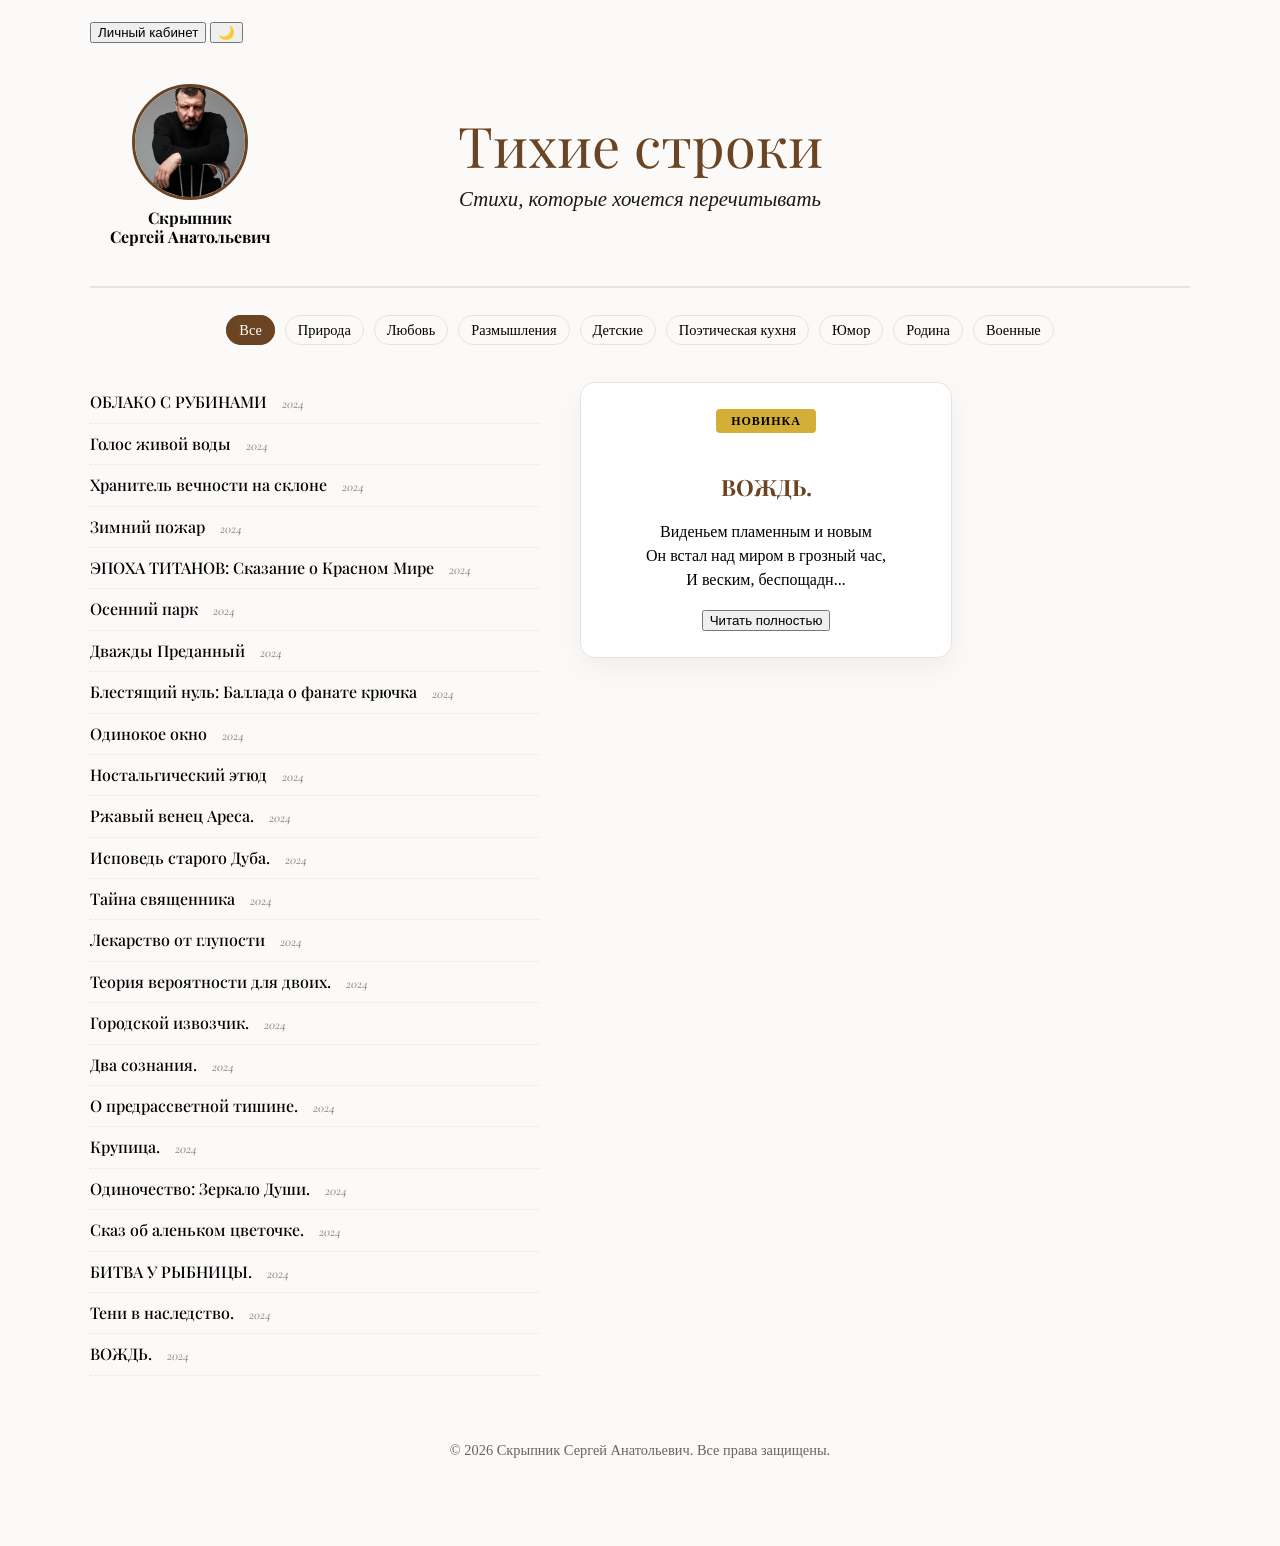
==== commit 729ad357: "Add files via upload" ====
--- a/index.html
+++ b/index.html
@@ -4,8 +4,30 @@
     <meta charset="UTF-8">
     <meta name="viewport" content="width=device-width, initial-scale=1.0">
     <title>Тихие строки — Скрыпник Сергей Анатольевич</title>
+    <link rel="icon" href="favicon.ico.jpg" type="image/jpeg">
     <link href="https://fonts.googleapis.com/css2?family=Playfair+Display:wght@400;700&family=Cormorant+Garamond:ital,wght@0,400;0,600;1,400&display=swap" rel="stylesheet">
     <link rel="stylesheet" href="style.css">
+    <style>
+        /* Стили для всплывающего превью картинки */
+        .hover-image-preview {
+            position: fixed;
+            display: none;
+            pointer-events: none;
+            z-index: 9999;
+            width: 300px;
+            height: 300px;
+            border-radius: 12px;
+            overflow: hidden;
+            box-shadow: 0 15px 35px rgba(0,0,0,0.5);
+            border: 2px solid rgba(255,255,255,0.3);
+            background: #000;
+        }
+        .hover-image-preview img {
+            width: 100%;
+            height: 100%;
+            object-fit: cover;
+        }
+    </style>
 </head>
 <body>
     <div class="container">
@@ -33,13 +55,29 @@
                 <li><a class="nav-link" data-category="love">Любовь</a></li>
                 <li><a class="nav-link" data-category="thoughts">Размышления</a></li>
                 <li><a class="nav-link" data-category="children">Детские</a></li>
+                <li><a class="nav-link" data-category="kitchen">Поэтическая кухня</a></li>
                 <li><a class="nav-link" data-category="humor">Юмор</a></li>
                 <li><a class="nav-link" data-category="homeland">Родина</a></li>
                 <li><a class="nav-link" data-category="military">Военные</a></li>
             </ul>
         </nav>
 
-        <div id="poemsGrid" class="poems-grid"></div>
+        <div class="main-content-layout">
+    <div id="poemsGrid" class="poems-grid"></div>
+
+    <aside class="new-poem-sidebar">
+        <div class="new-sticker">НОВИНКА</div>
+        <div class="sidebar-content">
+            <h3 id="newPoemTitle">Загрузка...</h3>
+            <p id="newPoemExcerpt">Здесь будет отрывок вашего самого свежего стихотворения...</p>
+            <button class="read-more-btn" onclick="openLatestPoem()">Читать полностью</button>
+        </div>
+    </aside>
+</div>
+
+        <div id="hover-image-container" class="hover-image-preview">
+            <img id="hover-image" src="" alt="Иллюстрация">
+        </div>
 
         <footer>
             <p>© 2026 Скрыпник Сергей Анатольевич. Все права защищены.</p>
@@ -66,5 +104,17 @@
 
     <script src="data.js"></script>
     <script src="script.js"></script>
+
+    <script>
+    document.addEventListener('copy', (event) => {
+        const selection = document.getSelection();
+        if (selection.toString().length > 0) {
+            const footer = `\n\n© Источник: Сергей Анатольевич Скрыпник — "Тихие строки"\nСайт автора: https://skrypnik-poetry.ru`;
+            event.clipboardData.setData('text/plain', selection.toString() + footer);
+            event.preventDefault();
+        }
+    });
+    </script>
+
 </body>
 </html>
--- a/style.css
+++ b/style.css
@@ -1,14 +1,15 @@
 ﻿:root {
     --paper: #fcfaf8;
-    --text: #333;
+    --text: #000000;
     --accent: #6B4423;
     --border: #e8e4db;
     --card-bg: #ffffff;
+    --gold: #d4af37; /* Добавил переменную золотого цвета для новинки */
 }
 
 [data-theme="dark"] {
     --paper: #1a1a1a;
-    --text: #e0e0e0;
+    --text: #f0f0f0;
     --accent: #d4af37;
     --border: #333;
     --card-bg: #252525;
@@ -17,15 +18,28 @@
 body {
     background-color: var(--paper);
     color: var(--text);
-    font-family: 'Cormorant Garamond', serif;
+    font-family: 'Georgia', 'Times New Roman', serif;
+    font-weight: 400;
+    line-height: 1.5;
     transition: 0.4s;
     margin: 0;
     padding: 20px;
-}
-
-.container { max-width: 1100px; margin: 0 auto; }
-
-/* Шапка: Фото слева, Название в центре */
+    -webkit-font-smoothing: antialiased;
+    -moz-osx-font-smoothing: grayscale;
+    text-rendering: optimizeLegibility;
+}
+
+.container { max-width: 1100px; margin: 0 auto; position: relative; }
+
+/* НОВАЯ СЕТКА: Список слева, Новинка справа */
+.main-content-layout {
+    display: flex;
+    justify-content:间隙;
+    gap: 40px;
+    align-items: flex-start;
+    margin-top: 30px;
+}
+
 .main-header {
     display: flex;
     align-items: center;
@@ -52,7 +66,7 @@
 }
 
 .author-name {
-    font-size: 0.95rem;
+    font-size: 1rem;
     font-weight: 700;
     line-height: 1.2;
     font-family: 'Playfair Display', serif;
@@ -61,7 +75,7 @@
 .header-center {
     flex-grow: 1;
     text-align: center;
-    margin-right: 200px; /* Чтобы сбалансировать левый блок */
+    margin-right: 200px;
 }
 
 .logo {
@@ -76,52 +90,188 @@
     font-style: italic;
     font-size: 1.3rem;
     margin-top: 10px;
+    opacity: 0.9;
+}
+
+nav ul { display: flex; justify-content: center; flex-wrap: wrap; list-style: none; gap: 10px; padding: 0; margin-bottom: 40px; }
+
+.nav-link {
+    text-decoration: none;
+    color: var(--text);
+    padding: 6px 12px;
+    border-radius: 20px;
+    cursor: pointer;
+    border: 1px solid var(--border);
+    font-size: 0.9rem;
+    transition: 0.3s;
+    font-weight: 500;
+}
+
+.nav-link.active { background: var(--accent); color: white; border-color: var(--accent); }
+
+/* Левая колонка со списком */
+.poems-grid { 
+    flex: 1; /* Занимает доступное пространство */
+    display: flex; 
+    flex-direction: column; 
+    gap: 0px; 
+    max-width: 450px;
+}
+
+.poem-card {
+    background: none;
+    padding: 8px 0;
+    border: none;
+    border-bottom: 1px dotted var(--border);
+    border-radius: 0;
+    display: flex;
+    justify-content: flex-start;
+    align-items: baseline;
+    cursor: pointer;
+    transition: 0.3s;
+}
+
+.poem-card:hover {
+    transform: translateX(5px);
+    border-bottom-color: var(--accent);
+}
+
+.poem-card h3 { 
+    margin: 0; 
+    font-size: 1.0rem; 
+    color: var(--text);
+    font-family: 'Playfair Display', serif;
+    font-weight: 500;
+    white-space: nowrap;
+}
+
+.poem-card small {
+    margin-left: 15px;
+    font-size: 0.85rem;
+    opacity: 0.5;
+    font-style: italic;
+    font-family: 'Cormorant Garamond', serif;
+}
+
+.poem-card p { display: none; }
+
+/* ПРАВАЯ КОЛОНКА: Блок НОВИНКА */
+.new-poem-sidebar {
+    flex: 0 0 320px; /* Фиксированная ширина */
+    position: sticky;
+    top: 20px;
+    background: var(--card-bg);
+    border: 1px solid var(--border);
+    border-radius: 15px;
+    padding: 25px;
+    box-shadow: 0 10px 30px rgba(0,0,0,0.05);
+    text-align: center;
+}
+
+.new-sticker {
+    background: var(--gold);
+    color: #000;
+    display: inline-block;
+    padding: 3px 15px;
+    font-size: 0.75rem;
+    font-weight: bold;
+    border-radius: 4px;
+    margin-bottom: 15px;
+    letter-spacing: 1px;
+}
+
+.sidebar-content h3 {
+    font-family: 'Playfair Display', serif;
+    font-size: 1.4rem;
+    margin-bottom: 15px;
+    color: var(--accent);
+}
+
+.sidebar-excerpt {
+    font-style: italic;
+    font-family: 'Cormorant Garamond', serif;
+    font-size: 1.1rem;
+    line-height: 1.4;
     opacity: 0.8;
-}
-
-/* Навигация */
-nav ul { display: flex; justify-content: center; flex-wrap: wrap; list-style: none; gap: 10px; padding: 0; margin-bottom: 40px; }
-.nav-link { 
-    text-decoration: none; color: var(--text); padding: 8px 16px; 
-    border-radius: 20px; cursor: pointer; border: 1px solid var(--border);
-    font-size: 1.1rem; transition: 0.3s;
-}
-.nav-link.active { background: var(--accent); color: white; border-color: var(--accent); }
-
-/* Сетка стихов */
-.poems-grid { display: grid; grid-template-columns: repeat(auto-fill, minmax(300px, 1fr)); gap: 25px; }
-.poem-card {
-    background: var(--card-bg); padding: 30px; border-radius: 12px;
-    border: 1px solid var(--border); cursor: pointer; transition: 0.3s;
-}
-.poem-card:hover { transform: translateY(-5px); box-shadow: 0 10px 20px rgba(0,0,0,0.1); }
-.poem-card h3 { margin: 0 0 15px 0; color: var(--accent); font-family: 'Playfair Display', serif; font-size: 1.6rem; }
-
-/* Кнопки в углу */
-.top-bar { position: absolute; top: 20px; right: 20px; display: flex; gap: 10px; }
-.auth-btn { background: var(--accent); color: white; border: none; padding: 8px 18px; border-radius: 20px; cursor: pointer; }
-.theme-btn { background: var(--accent); color: white; border: none; width: 40px; height: 40px; border-radius: 50%; cursor: pointer; }
+    margin-bottom: 20px;
+}
+
+/* ФИКСИРОВАННОЕ ПРЕВЬЮ КАРТИНКИ */
+.hover-image-preview {
+    position: fixed;
+    display: none;      
+    top: 60%;
+    left: 55%;
+    transform: translateY(-50%);
+    z-index: 1000;
+    width: 240px;
+    height: 240px;
+    border-radius: 15px;
+    overflow: hidden;
+    box-shadow: 0 20px 50px rgba(0,0,0,0.3);
+    border: 1px solid var(--border);
+    pointer-events: none; 
+    background-color: var(--paper);
+}
+
+.hover-image-preview img {
+    width: 100%;
+    height: 100%;
+    object-fit: cover;
+    display: block;
+}
 
 /* Модальные окна */
 .modal {
-    display: none; position: fixed; top: 0; left: 0; width: 100%; height: 100%;
-    background: rgba(0,0,0,0.85); z-index: 2000; align-items: center; justify-content: center;
-}
+    display: none;
+    position: fixed;
+    top: 0;
+    left: 0;
+    width: 100%;
+    height: 100%;
+    background: rgba(0,0,0,0.85);
+    z-index: 2000;
+    align-items: center;
+    justify-content: center;
+}
+
 .modal-content {
-    background: var(--paper); padding: 50px; border-radius: 15px;
-    max-width: 700px; width: 90%; max-height: 85vh; overflow-y: auto; position: relative;
-}
+    background: var(--paper);
+    padding: 40px;
+    border-radius: 15px;
+    max-width: 500px;
+    width: 85%;
+    max-height: 80vh;
+    overflow-y: auto;
+    position: relative;
+    border: 1px solid var(--border);
+    box-shadow: 0 20px 50px rgba(0,0,0,0.3);
+}
+
 .close-modal { position: absolute; top: 15px; right: 20px; font-size: 35px; border: none; background: none; color: var(--text); cursor: pointer; }
-.full-poem-text { white-space: pre-line; font-size: 1.4rem; font-style: italic; text-align: center; line-height: 1.6; }
-
-/* Форма входа */
-.auth-form { text-align: center; display: flex; flex-direction: column; gap: 15px; max-width: 400px; }
-.auth-form input { padding: 12px; border-radius: 8px; border: 1px solid var(--border); font-size: 1rem; }
-.submit-btn { background: var(--accent); color: white; border: none; padding: 12px; border-radius: 8px; cursor: pointer; font-weight: bold; }
+
+.full-poem-text {
+    white-space: pre-line;
+    font-family: 'Georgia', serif;
+    font-size: 1.1rem; 
+    font-weight: 400;
+    font-style: normal;
+    text-align: left;
+    line-height: 1.7; 
+    color: var(--text);
+    padding: 10px 0;
+    text-rendering: optimizeLegibility;
+    -webkit-font-smoothing: antialiased;
+}
 
 footer { text-align: center; padding: 50px 0; opacity: 0.6; font-size: 0.9rem; }
 
 @media (max-width: 850px) {
     .main-header { flex-direction: column; text-align: center; }
     .header-center { margin-right: 0; margin-top: 25px; }
+    .logo { font-size: 2.5rem; }
+    .main-content-layout { flex-direction: column; align-items: center; }
+    .new-poem-sidebar { width: 100%; max-width: 400px; order: -1; margin-bottom: 30px; }
+    .poems-grid { max-width: 100%; }
+    .hover-image-preview { display: none !important; } 
 }
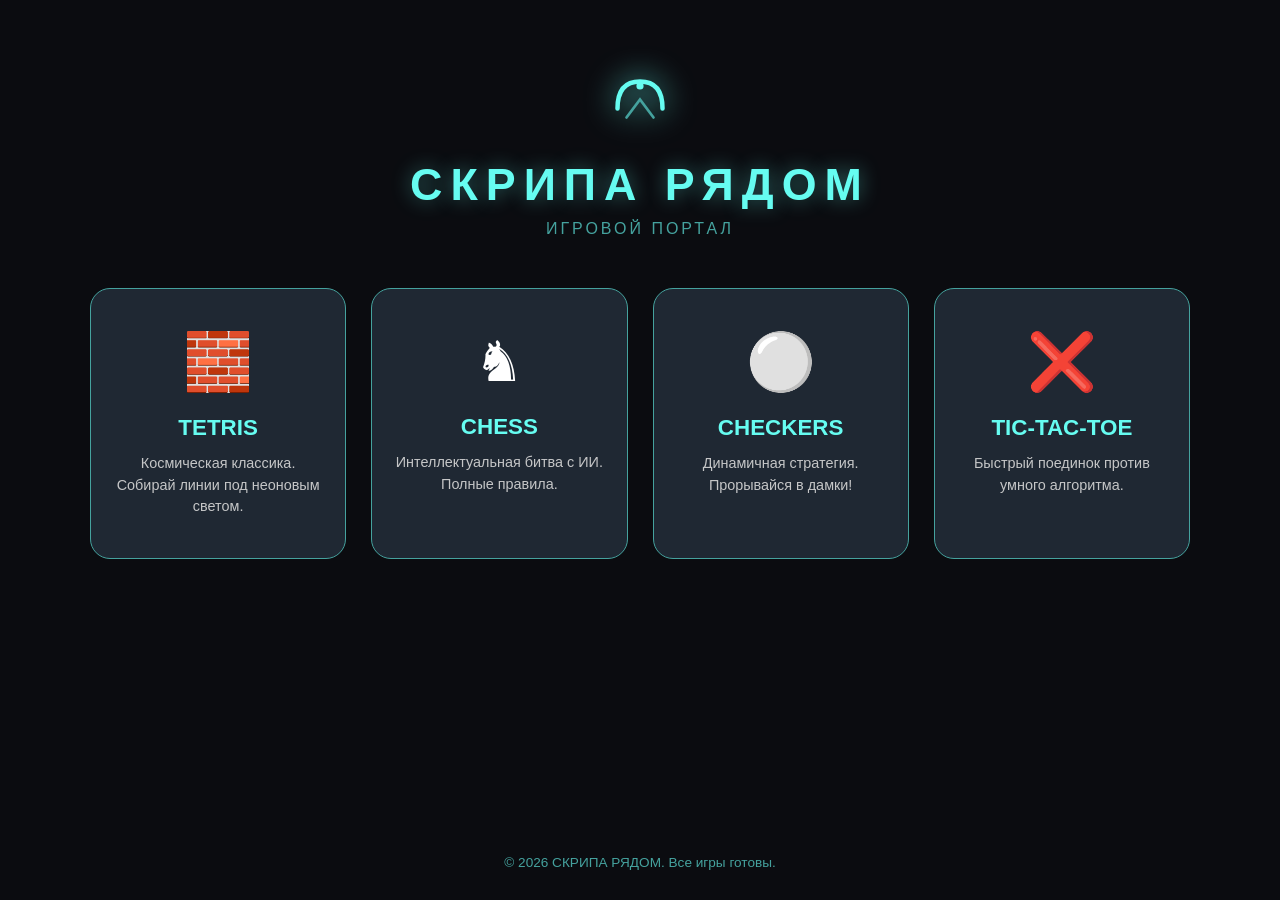
==== commit fbf40e9e: "Add files via upload" ====
--- a/index.html
+++ b/index.html
@@ -3,118 +3,161 @@
 <head>
     <meta charset="UTF-8">
     <meta name="viewport" content="width=device-width, initial-scale=1.0">
-    <title>Тихие строки — Скрыпник Сергей Анатольевич</title>
-    <link rel="icon" href="favicon.ico.jpg" type="image/jpeg">
-    <link href="https://fonts.googleapis.com/css2?family=Playfair+Display:wght@400;700&family=Cormorant+Garamond:ital,wght@0,400;0,600;1,400&display=swap" rel="stylesheet">
-    <link rel="stylesheet" href="style.css">
+    <title>СКРИПА РЯДОМ — Игровой Хаб</title>
     <style>
-        /* Стили для всплывающего превью картинки */
-        .hover-image-preview {
-            position: fixed;
-            display: none;
-            pointer-events: none;
-            z-index: 9999;
-            width: 300px;
-            height: 300px;
-            border-radius: 12px;
-            overflow: hidden;
-            box-shadow: 0 15px 35px rgba(0,0,0,0.5);
-            border: 2px solid rgba(255,255,255,0.3);
-            background: #000;
+        :root {
+            --neon: #66fcf1;
+            --dark: #0b0c10;
+            --accent: #45a29e;
+            --gray: #1f2833;
+            --text: #c5c6c7;
         }
-        .hover-image-preview img {
-            width: 100%;
-            height: 100%;
-            object-fit: cover;
+
+        body {
+            background-color: var(--dark);
+            color: #fff;
+            font-family: 'Segoe UI', Roboto, sans-serif;
+            display: flex;
+            flex-direction: column;
+            align-items: center;
+            margin: 0;
+            min-height: 100vh;
+        }
+
+        /* Шапка с твоим логотипом */
+        .header {
+            margin: 50px 0;
+            text-align: center;
+        }
+
+        .logo-svg {
+            width: 90px;
+            height: 90px;
+            filter: drop-shadow(0 0 15px var(--neon));
+            margin-bottom: 15px;
+        }
+
+        h1 {
+            letter-spacing: 8px;
+            text-transform: uppercase;
+            font-size: 2.8rem;
+            margin: 0;
+            color: var(--neon);
+            text-shadow: 0 0 20px rgba(102, 252, 241, 0.4);
+        }
+
+        .subtitle {
+            color: var(--accent);
+            font-size: 1rem;
+            letter-spacing: 3px;
+            margin-top: 10px;
+            text-transform: uppercase;
+        }
+
+        /* Сетка игр */
+        .game-grid {
+            display: grid;
+            grid-template-columns: repeat(auto-fit, minmax(250px, 1fr));
+            gap: 25px;
+            max-width: 1100px;
+            width: 90%;
+            padding-bottom: 50px;
+        }
+
+        .game-card {
+            background: var(--gray);
+            border: 1px solid var(--accent);
+            border-radius: 20px;
+            padding: 40px 20px;
+            text-align: center;
+            text-decoration: none;
+            color: #fff;
+            transition: all 0.4s cubic-bezier(0.175, 0.885, 0.32, 1.275);
+            display: flex;
+            flex-direction: column;
+            align-items: center;
+            animation: fadeIn 0.6s ease forwards;
+        }
+
+        .game-card:hover {
+            border-color: var(--neon);
+            transform: translateY(-10px);
+            box-shadow: 0 0 30px rgba(102, 252, 241, 0.3);
+            background: rgba(31, 40, 51, 0.8);
+        }
+
+        .icon {
+            font-size: 3.5rem;
+            margin-bottom: 20px;
+        }
+
+        .game-title {
+            font-size: 1.4rem;
+            font-weight: bold;
+            margin-bottom: 12px;
+            color: var(--neon);
+        }
+
+        .game-desc {
+            font-size: 0.9rem;
+            color: var(--text);
+            line-height: 1.5;
+        }
+
+        footer {
+            margin-top: auto;
+            padding: 30px;
+            color: var(--accent);
+            font-size: 0.85rem;
+        }
+
+        @keyframes fadeIn {
+            from { opacity: 0; transform: translateY(20px); }
+            to { opacity: 1; transform: translateY(0); }
         }
     </style>
 </head>
 <body>
-    <div class="container">
-        <div class="top-bar">
-            <button id="authBtn" class="auth-btn">Личный кабинет</button>
-            <button id="themeToggle" class="theme-btn">🌙</button>
-        </div>
 
-        <header class="main-header">
-            <div class="author-info">
-                <img src="photo.jpg?v=1" alt="Скрыпник Сергей Анатольевич" class="profile-img">
-                <div class="author-name">Скрыпник<br>Сергей Анатольевич</div>
-            </div>
-            
-            <div class="header-center">
-                <div class="logo">Тихие строки</div>
-                <div class="logo-subtitle">Стихи, которые хочется перечитывать</div>
-            </div>
-        </header>
-
-        <nav>
-            <ul id="mainNav">
-                <li><a class="nav-link active" data-category="all">Все</a></li>
-                <li><a class="nav-link" data-category="nature">Природа</a></li>
-                <li><a class="nav-link" data-category="love">Любовь</a></li>
-                <li><a class="nav-link" data-category="thoughts">Размышления</a></li>
-                <li><a class="nav-link" data-category="children">Детские</a></li>
-                <li><a class="nav-link" data-category="kitchen">Поэтическая кухня</a></li>
-                <li><a class="nav-link" data-category="humor">Юмор</a></li>
-                <li><a class="nav-link" data-category="homeland">Родина</a></li>
-                <li><a class="nav-link" data-category="military">Военные</a></li>
-            </ul>
-        </nav>
-
-        <div class="main-content-layout">
-    <div id="poemsGrid" class="poems-grid"></div>
-
-    <aside class="new-poem-sidebar">
-        <div class="new-sticker">НОВИНКА</div>
-        <div class="sidebar-content">
-            <h3 id="newPoemTitle">Загрузка...</h3>
-            <p id="newPoemExcerpt">Здесь будет отрывок вашего самого свежего стихотворения...</p>
-            <button class="read-more-btn" onclick="openLatestPoem()">Читать полностью</button>
-        </div>
-    </aside>
-</div>
-
-        <div id="hover-image-container" class="hover-image-preview">
-            <img id="hover-image" src="" alt="Иллюстрация">
-        </div>
-
-        <footer>
-            <p>© 2026 Скрыпник Сергей Анатольевич. Все права защищены.</p>
-        </footer>
+    <div class="header">
+        <svg class="logo-svg" viewBox="0 0 100 100" fill="none" xmlns="http://www.w3.org/2000/svg">
+            <path d="M25 65Q25 35 50 35M75 65Q75 35 50 35" stroke="#66fcf1" stroke-width="5" stroke-linecap="round"/>
+            <circle cx="50" cy="40" r="4" fill="#66fcf1"></circle>
+            <path d="M35 75L50 55L65 75" stroke="#45a29e" stroke-width="3" stroke-linecap="round"/>
+        </svg>
+        <h1>СКРИПА РЯДОМ</h1>
+        <div class="subtitle">Игровой портал</div>
     </div>
 
-    <div class="modal" id="poemModal">
-        <div class="modal-content">
-            <button class="close-modal" id="closePoem">&times;</button>
-            <div id="modalBody"></div>
-        </div>
+    <div class="game-grid">
+        <a href="tetris/index.html" class="game-card">
+            <span class="icon">🧱</span>
+            <div class="game-title">TETRIS</div>
+            <div class="game-desc">Космическая классика. Собирай линии под неоновым светом.</div>
+        </a>
+
+        <a href="chess/index.html" class="game-card">
+            <span class="icon">♞</span>
+            <div class="game-title">CHESS</div>
+            <div class="game-desc">Интеллектуальная битва с ИИ. Полные правила.</div>
+        </a>
+
+        <a href="shashki/index.html" class="game-card">
+            <span class="icon">⚪</span>
+            <div class="game-title">CHECKERS</div>
+            <div class="game-desc">Динамичная стратегия. Прорывайся в дамки!</div>
+        </a>
+
+        <a href="tictactoe/index.html" class="game-card">
+            <span class="icon">❌</span>
+            <div class="game-title">TIC-TAC-TOE</div>
+            <div class="game-desc">Быстрый поединок против умного алгоритма.</div>
+        </a>
     </div>
 
-    <div class="modal" id="authModal">
-        <div class="modal-content auth-form">
-            <button class="close-modal" id="closeAuth">&times;</button>
-            <h2>Вход в кабинет</h2>
-            <p>Система регистрации в разработке</p>
-            <input type="text" placeholder="Логин">
-            <input type="password" placeholder="Пароль">
-            <button class="submit-btn">Войти</button>
-        </div>
-    </div>
-
-    <script src="data.js"></script>
-    <script src="script.js"></script>
-
-    <script>
-    document.addEventListener('copy', (event) => {
-        const selection = document.getSelection();
-        if (selection.toString().length > 0) {
-            const footer = `\n\n© Источник: Сергей Анатольевич Скрыпник — "Тихие строки"\nСайт автора: https://skrypnik-poetry.ru`;
-            event.clipboardData.setData('text/plain', selection.toString() + footer);
-            event.preventDefault();
-        }
-    });
-    </script>
+    <footer>
+        &copy; 2026 СКРИПА РЯДОМ. Все игры готовы.
+    </footer>
 
 </body>
 </html>
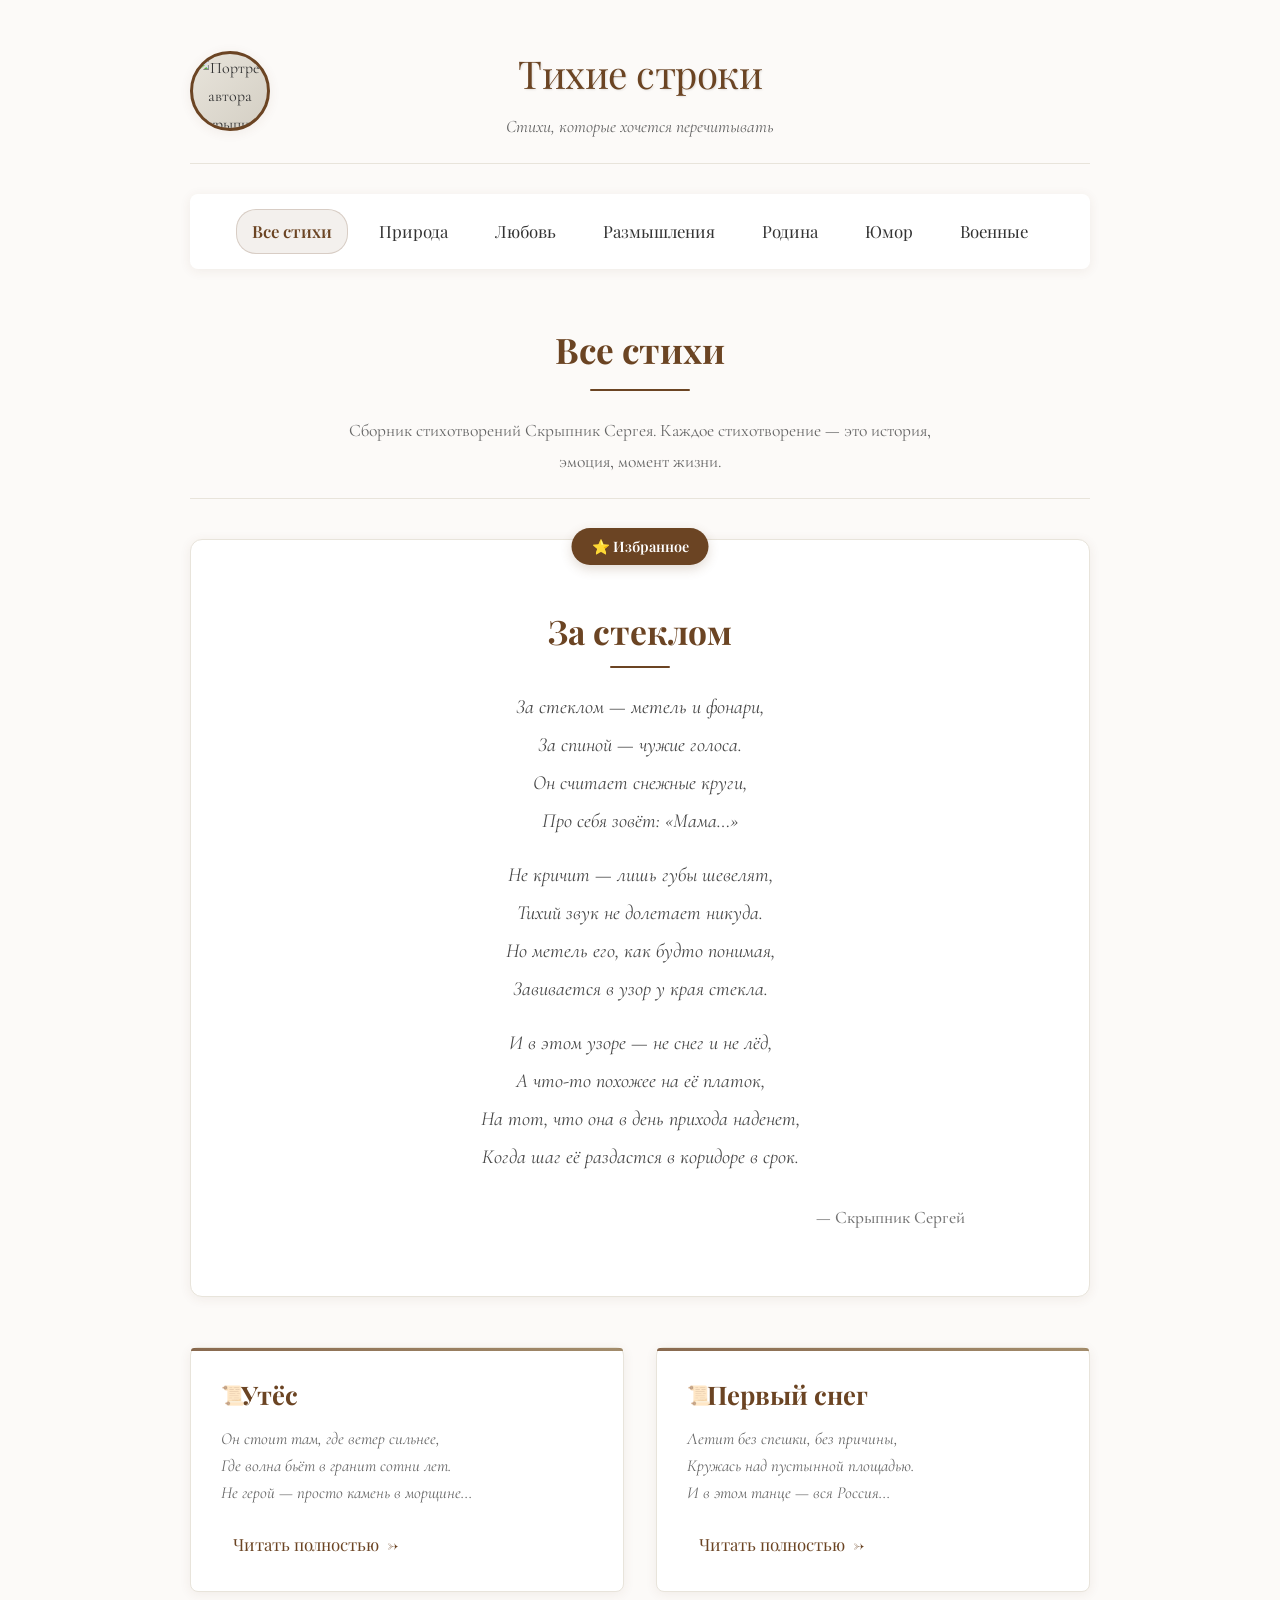
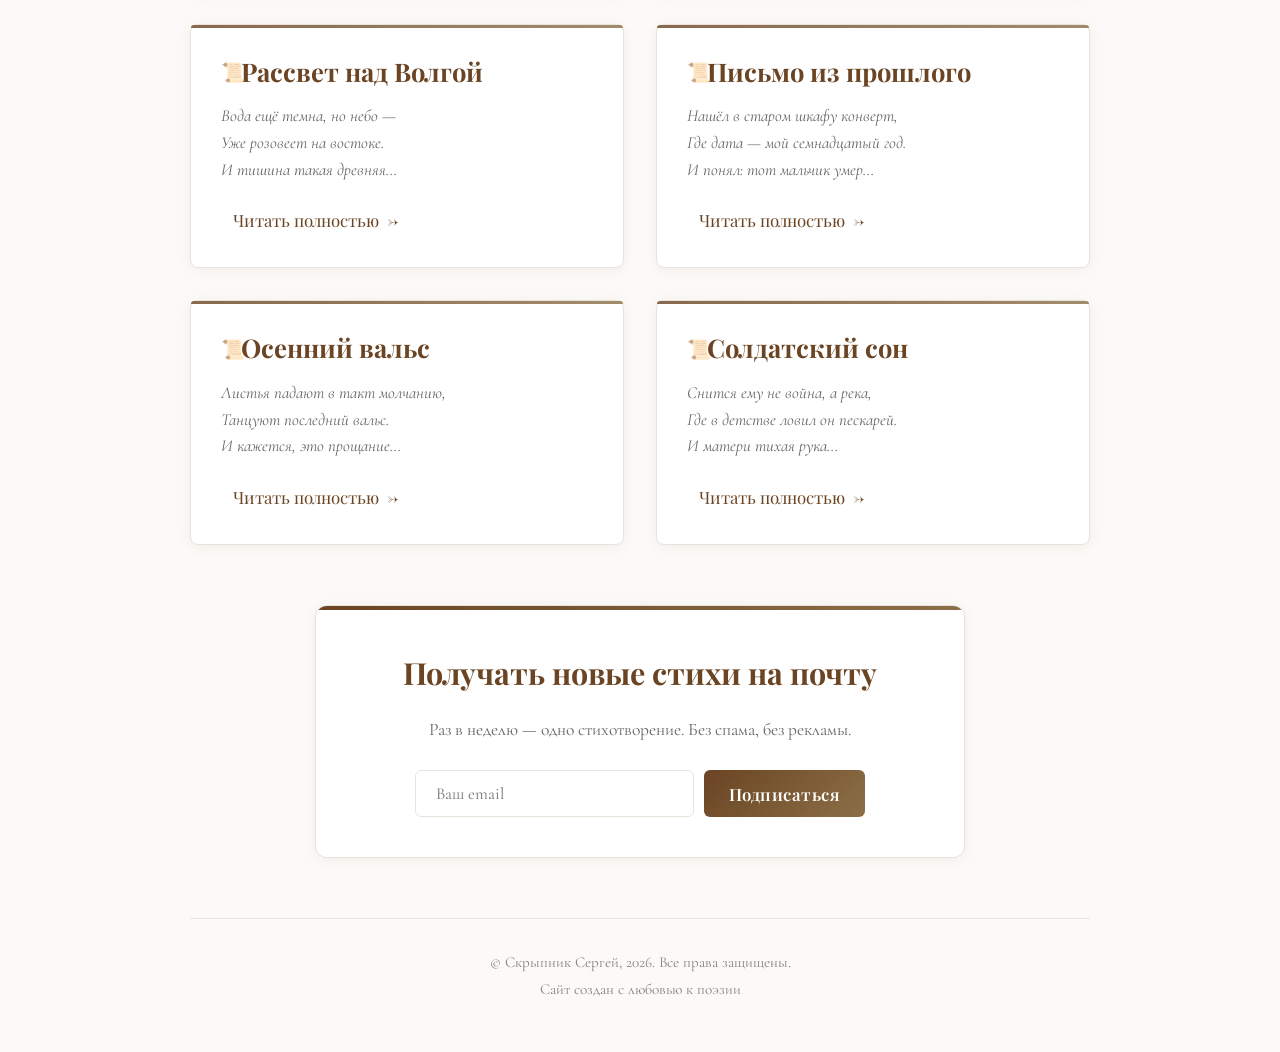
==== commit 2560ceae: "Create index.html" ====
--- a/index.html
+++ b/index.html
@@ -1,163 +1,1064 @@
-﻿<!DOCTYPE html>
-<html lang="ru">
-<head>
-    <meta charset="UTF-8">
-    <meta name="viewport" content="width=device-width, initial-scale=1.0">
-    <title>СКРИПА РЯДОМ — Игровой Хаб</title>
-    <style>
-        :root {
-            --neon: #66fcf1;
-            --dark: #0b0c10;
-            --accent: #45a29e;
-            --gray: #1f2833;
-            --text: #c5c6c7;
-        }
-
-        body {
-            background-color: var(--dark);
-            color: #fff;
-            font-family: 'Segoe UI', Roboto, sans-serif;
-            display: flex;
-            flex-direction: column;
-            align-items: center;
-            margin: 0;
-            min-height: 100vh;
-        }
-
-        /* Шапка с твоим логотипом */
-        .header {
-            margin: 50px 0;
-            text-align: center;
-        }
-
-        .logo-svg {
-            width: 90px;
-            height: 90px;
-            filter: drop-shadow(0 0 15px var(--neon));
-            margin-bottom: 15px;
-        }
-
-        h1 {
-            letter-spacing: 8px;
-            text-transform: uppercase;
-            font-size: 2.8rem;
-            margin: 0;
-            color: var(--neon);
-            text-shadow: 0 0 20px rgba(102, 252, 241, 0.4);
-        }
-
-        .subtitle {
-            color: var(--accent);
-            font-size: 1rem;
-            letter-spacing: 3px;
-            margin-top: 10px;
-            text-transform: uppercase;
-        }
-
-        /* Сетка игр */
-        .game-grid {
-            display: grid;
-            grid-template-columns: repeat(auto-fit, minmax(250px, 1fr));
-            gap: 25px;
-            max-width: 1100px;
-            width: 90%;
-            padding-bottom: 50px;
-        }
-
-        .game-card {
-            background: var(--gray);
-            border: 1px solid var(--accent);
-            border-radius: 20px;
-            padding: 40px 20px;
-            text-align: center;
-            text-decoration: none;
-            color: #fff;
-            transition: all 0.4s cubic-bezier(0.175, 0.885, 0.32, 1.275);
-            display: flex;
-            flex-direction: column;
-            align-items: center;
-            animation: fadeIn 0.6s ease forwards;
-        }
-
-        .game-card:hover {
-            border-color: var(--neon);
-            transform: translateY(-10px);
-            box-shadow: 0 0 30px rgba(102, 252, 241, 0.3);
-            background: rgba(31, 40, 51, 0.8);
-        }
-
-        .icon {
-            font-size: 3.5rem;
-            margin-bottom: 20px;
-        }
-
-        .game-title {
-            font-size: 1.4rem;
-            font-weight: bold;
-            margin-bottom: 12px;
-            color: var(--neon);
-        }
-
-        .game-desc {
-            font-size: 0.9rem;
-            color: var(--text);
-            line-height: 1.5;
-        }
-
-        footer {
-            margin-top: auto;
-            padding: 30px;
-            color: var(--accent);
-            font-size: 0.85rem;
-        }
-
-        @keyframes fadeIn {
-            from { opacity: 0; transform: translateY(20px); }
-            to { opacity: 1; transform: translateY(0); }
-        }
-    </style>
-</head>
-<body>
-
-    <div class="header">
-        <svg class="logo-svg" viewBox="0 0 100 100" fill="none" xmlns="http://www.w3.org/2000/svg">
-            <path d="M25 65Q25 35 50 35M75 65Q75 35 50 35" stroke="#66fcf1" stroke-width="5" stroke-linecap="round"/>
-            <circle cx="50" cy="40" r="4" fill="#66fcf1"></circle>
-            <path d="M35 75L50 55L65 75" stroke="#45a29e" stroke-width="3" stroke-linecap="round"/>
-        </svg>
-        <h1>СКРИПА РЯДОМ</h1>
-        <div class="subtitle">Игровой портал</div>
-    </div>
-
-    <div class="game-grid">
-        <a href="tetris/index.html" class="game-card">
-            <span class="icon">🧱</span>
-            <div class="game-title">TETRIS</div>
-            <div class="game-desc">Космическая классика. Собирай линии под неоновым светом.</div>
-        </a>
-
-        <a href="chess/index.html" class="game-card">
-            <span class="icon">♞</span>
-            <div class="game-title">CHESS</div>
-            <div class="game-desc">Интеллектуальная битва с ИИ. Полные правила.</div>
-        </a>
-
-        <a href="shashki/index.html" class="game-card">
-            <span class="icon">⚪</span>
-            <div class="game-title">CHECKERS</div>
-            <div class="game-desc">Динамичная стратегия. Прорывайся в дамки!</div>
-        </a>
-
-        <a href="tictactoe/index.html" class="game-card">
-            <span class="icon">❌</span>
-            <div class="game-title">TIC-TAC-TOE</div>
-            <div class="game-desc">Быстрый поединок против умного алгоритма.</div>
-        </a>
-    </div>
-
-    <footer>
-        &copy; 2026 СКРИПА РЯДОМ. Все игры готовы.
-    </footer>
-
-</body>
-</html>+<!DOCTYPE html>
+<html lang="ru">
+<head>
+    <meta charset="UTF-8">
+    <meta name="viewport" content="width=device-width, initial-scale=1.0">
+    <title>Тихие строки - Сборник стихотворений Скрыпник Сергея</title>
+    <meta name="description" content="Стихи, которые хочется перечитывать. Сборник поэзии Скрыпник Сергея на разные темы: природа, любовь, размышления, родина.">
+    <meta name="keywords" content="стихи, поэзия, Скрыпник Сергей, русская поэзия, современная поэзия">
+    <meta name="author" content="Скрыпник Сергей">
+    <link href="https://fonts.googleapis.com/css2?family=Playfair+Display:ital,wght@0,400;0,700;1,400&family=Cormorant+Garamond:ital,wght@0,300;0,400;0,500;1,300;1,400&display=swap" rel="stylesheet">
+    <link rel="icon" href="data:image/svg+xml,<svg xmlns=%22http://www.w3.org/2000/svg%22 viewBox=%220 0 100 100%22><text y=%22.9em%22 font-size=%2290%22>📖</text></svg>">
+    <style>
+        * {
+            margin: 0;
+            padding: 0;
+            box-sizing: border-box;
+        }
+
+        :root {
+            --accent: #6B4423;
+            --accent-light: #8B6F47;
+            --text: #333;
+            --text-light: #666;
+            --paper: #fcfaf8;
+            --border: #e8e4db;
+            --shadow: 0 2px 12px rgba(107, 68, 35, 0.08);
+            --transition: all 0.3s ease;
+        }
+
+        body {
+            font-family: 'Cormorant Garamond', Georgia, serif;
+            background-color: var(--paper);
+            color: var(--text);
+            line-height: 1.75;
+            padding: 20px;
+            min-height: 100vh;
+        }
+
+        .container {
+            max-width: 900px;
+            margin: 0 auto;
+            position: relative;
+        }
+
+        /* Header */
+        header {
+            min-height: 120px;
+            text-align: center;
+            padding: 20px 0;
+            border-bottom: 1px solid var(--border);
+            margin-bottom: 30px;
+            position: relative;
+        }
+
+        .author-photo {
+            position: absolute;
+            left: 0;
+            top: 50%;
+            transform: translateY(-50%);
+            width: 80px;
+            height: 80px;
+            border-radius: 50%;
+            object-fit: cover;
+            border: 3px solid var(--accent);
+            background: linear-gradient(135deg, #e8e4db, #d4cfc4);
+            box-shadow: var(--shadow);
+            transition: var(--transition);
+        }
+
+        .author-photo:hover {
+            transform: translateY(-50%) scale(1.05);
+        }
+
+        .logo {
+            font-family: 'Playfair Display', serif;
+            font-size: 2.4rem;
+            font-weight: 400;
+            color: var(--accent);
+            letter-spacing: -0.5px;
+            margin-bottom: 5px;
+            text-shadow: 1px 1px 2px rgba(0,0,0,0.1);
+        }
+
+        .logo-subtitle {
+            font-family: 'Cormorant Garamond', serif;
+            font-size: 1.1rem;
+            color: var(--text-light);
+            font-style: italic;
+        }
+
+        /* Navigation */
+        nav {
+            background-color: white;
+            border-radius: 8px;
+            padding: 15px;
+            margin-bottom: 30px;
+            box-shadow: var(--shadow);
+            position: sticky;
+            top: 20px;
+            z-index: 100;
+        }
+
+        nav ul {
+            display: flex;
+            justify-content: center;
+            list-style: none;
+            gap: 15px;
+            flex-wrap: wrap;
+        }
+
+        nav a {
+            text-decoration: none;
+            color: var(--text);
+            font-family: 'Playfair Display', serif;
+            font-size: 1.05rem;
+            padding: 8px 16px;
+            border-radius: 20px;
+            transition: var(--transition);
+            cursor: pointer;
+            display: block;
+        }
+
+        nav a:hover {
+            color: var(--accent);
+            background-color: rgba(107, 68, 35, 0.05);
+        }
+
+        nav a.active {
+            color: var(--accent);
+            font-weight: 600;
+            background-color: rgba(107, 68, 35, 0.08);
+            box-shadow: inset 0 0 0 1px rgba(107, 68, 35, 0.2);
+        }
+
+        /* Main Content */
+        main {
+            animation: fadeIn 0.8s ease-out;
+        }
+
+        @keyframes fadeIn {
+            from { opacity: 0; transform: translateY(20px); }
+            to { opacity: 1; transform: translateY(0); }
+        }
+
+        .page-header {
+            text-align: center;
+            margin-bottom: 40px;
+            padding: 20px;
+        }
+
+        .page-header h1 {
+            font-family: 'Playfair Display', serif;
+            font-size: 2.2rem;
+            color: var(--accent);
+            margin-bottom: 15px;
+            position: relative;
+            display: inline-block;
+        }
+
+        .page-header h1::after {
+            content: '';
+            position: absolute;
+            bottom: -10px;
+            left: 50%;
+            transform: translateX(-50%);
+            width: 100px;
+            height: 2px;
+            background: var(--accent);
+            border-radius: 2px;
+        }
+
+        .page-header p {
+            color: var(--text-light);
+            font-size: 1.1rem;
+            max-width: 600px;
+            margin: 20px auto 0;
+        }
+
+        /* Featured Poem */
+        .featured-poem {
+            background-color: white;
+            border-radius: 12px;
+            padding: 45px;
+            margin-bottom: 50px;
+            box-shadow: var(--shadow);
+            position: relative;
+            border: 1px solid var(--border);
+            transition: var(--transition);
+        }
+
+        .featured-poem:hover {
+            box-shadow: 0 8px 25px rgba(107, 68, 35, 0.12);
+        }
+
+        .featured-poem::before {
+            content: '⭐ Избранное';
+            position: absolute;
+            top: -12px;
+            left: 50%;
+            transform: translateX(-50%);
+            background: var(--accent);
+            color: white;
+            padding: 6px 20px;
+            border-radius: 20px;
+            font-size: 0.9rem;
+            font-family: 'Playfair Display', serif;
+            font-weight: 600;
+            box-shadow: 0 4px 12px rgba(107, 68, 35, 0.2);
+        }
+
+        .poem-title {
+            font-family: 'Playfair Display', serif;
+            font-size: 2.1rem;
+            color: var(--accent);
+            margin: 25px 0 20px;
+            text-align: center;
+            line-height: 1.3;
+            position: relative;
+            padding-bottom: 15px;
+        }
+
+        .poem-title::after {
+            content: "";
+            position: absolute;
+            bottom: 0;
+            left: 50%;
+            transform: translateX(-50%);
+            width: 60px;
+            height: 2px;
+            background-color: var(--accent);
+            border-radius: 2px;
+        }
+
+        .poem-text {
+            font-size: 1.25rem;
+            text-align: center;
+            max-width: 650px;
+            margin: 0 auto;
+            font-style: italic;
+            line-height: 1.9;
+        }
+
+        .poem-text p {
+            margin-bottom: 16px;
+            opacity: 0.9;
+            transition: opacity 0.3s;
+        }
+
+        .poem-text p:hover {
+            opacity: 1;
+        }
+
+        .poem-author {
+            display: block;
+            text-align: right;
+            margin-top: 25px;
+            color: var(--text-light);
+            font-size: 1.1rem;
+            font-style: normal;
+            font-weight: 500;
+        }
+
+        /* Poems Grid */
+        .poems-grid {
+            display: grid;
+            grid-template-columns: repeat(auto-fill, minmax(380px, 1fr));
+            gap: 32px;
+            margin-bottom: 60px;
+        }
+
+        .poem-card {
+            background-color: white;
+            border-radius: 8px;
+            padding: 30px;
+            box-shadow: var(--shadow);
+            border: 1px solid var(--border);
+            transition: var(--transition);
+            position: relative;
+            height: 100%;
+            display: flex;
+            flex-direction: column;
+        }
+
+        .poem-card::before {
+            content: "";
+            position: absolute;
+            top: 0;
+            left: 0;
+            right: 0;
+            height: 3px;
+            background: linear-gradient(90deg, var(--accent), var(--accent-light));
+            opacity: 0.8;
+            border-radius: 8px 8px 0 0;
+        }
+
+        .poem-card:hover {
+            transform: translateY(-8px);
+            box-shadow: 0 8px 25px rgba(107, 68, 35, 0.15);
+        }
+
+        .poem-card-title {
+            font-family: 'Playfair Display', serif;
+            font-size: 1.6rem;
+            color: var(--accent);
+            margin-bottom: 15px;
+            line-height: 1.3;
+            position: relative;
+            padding-left: 20px;
+        }
+
+        .poem-card-title::before {
+            content: '📜';
+            position: absolute;
+            left: 0;
+            top: 50%;
+            transform: translateY(-50%);
+            font-size: 1.2rem;
+            opacity: 0.6;
+        }
+
+        .poem-card-text {
+            color: var(--text-light);
+            font-size: 1.05rem;
+            font-style: italic;
+            margin-bottom: 20px;
+            flex: 1;
+            line-height: 1.6;
+        }
+
+        .poem-card-link {
+            color: var(--accent);
+            text-decoration: none;
+            font-family: 'Playfair Display', serif;
+            font-size: 1.05rem;
+            display: inline-flex;
+            align-items: center;
+            gap: 8px;
+            transition: var(--transition);
+            align-self: flex-start;
+            padding: 6px 12px;
+            border-radius: 4px;
+            background: none;
+            border: none;
+            cursor: pointer;
+        }
+
+        .poem-card-link:hover {
+            background-color: rgba(107, 68, 35, 0.08);
+            padding: 6px 16px;
+        }
+
+        .poem-card-link::after {
+            content: '→';
+            transition: transform 0.3s;
+        }
+
+        .poem-card-link:hover::after {
+            transform: translateX(4px);
+        }
+
+        /* Empty State */
+        .no-poems {
+            grid-column: 1 / -1;
+            text-align: center;
+            padding: 60px;
+            color: var(--text-light);
+            font-size: 1.2rem;
+            font-style: italic;
+        }
+
+        /* Subscribe Section */
+        .subscribe-section {
+            background-color: white;
+            border-radius: 12px;
+            padding: 40px;
+            text-align: center;
+            max-width: 650px;
+            margin: 0 auto 60px;
+            box-shadow: var(--shadow);
+            border: 1px solid var(--border);
+            position: relative;
+            overflow: hidden;
+        }
+
+        .subscribe-section::before {
+            content: '';
+            position: absolute;
+            top: 0;
+            left: 0;
+            right: 0;
+            height: 4px;
+            background: linear-gradient(90deg, var(--accent), var(--accent-light));
+        }
+
+        .subscribe-section h2 {
+            font-family: 'Playfair Display', serif;
+            font-size: 1.9rem;
+            color: var(--accent);
+            margin-bottom: 15px;
+        }
+
+        .subscribe-section p {
+            color: var(--text-light);
+            margin-bottom: 25px;
+            font-size: 1.1rem;
+        }
+
+        .subscribe-form {
+            display: flex;
+            gap: 10px;
+            max-width: 450px;
+            margin: 0 auto;
+        }
+
+        .subscribe-form input {
+            flex: 1;
+            padding: 12px 20px;
+            border: 1px solid var(--border);
+            border-radius: 6px;
+            font-family: 'Cormorant Garamond', serif;
+            font-size: 1.05rem;
+            transition: var(--transition);
+        }
+
+        .subscribe-form input:focus {
+            outline: none;
+            border-color: var(--accent);
+            box-shadow: 0 0 0 3px rgba(107, 68, 35, 0.1);
+        }
+
+        .subscribe-form button {
+            background: linear-gradient(135deg, var(--accent), var(--accent-light));
+            color: white;
+            border: none;
+            padding: 0 25px;
+            border-radius: 6px;
+            font-family: 'Playfair Display', serif;
+            font-size: 1.05rem;
+            cursor: pointer;
+            transition: var(--transition);
+            font-weight: 600;
+            letter-spacing: 0.5px;
+        }
+
+        .subscribe-form button:hover {
+            transform: translateY(-2px);
+            box-shadow: 0 4px 12px rgba(107, 68, 35, 0.2);
+        }
+
+        .subscribe-form button:active {
+            transform: translateY(0);
+        }
+
+        /* Modal */
+        .modal {
+            display: none;
+            position: fixed;
+            top: 0;
+            left: 0;
+            right: 0;
+            bottom: 0;
+            background: rgba(0, 0, 0, 0.8);
+            z-index: 1000;
+            align-items: center;
+            justify-content: center;
+            padding: 20px;
+            animation: fadeIn 0.3s ease;
+        }
+
+        .modal-content {
+            background: white;
+            border-radius: 12px;
+            max-width: 600px;
+            width: 100%;
+            max-height: 80vh;
+            overflow-y: auto;
+            position: relative;
+            padding: 40px;
+            box-shadow: 0 20px 50px rgba(0, 0, 0, 0.3);
+        }
+
+        .close-modal {
+            position: absolute;
+            top: 15px;
+            right: 15px;
+            font-size: 28px;
+            background: none;
+            border: none;
+            cursor: pointer;
+            color: var(--text-light);
+            transition: var(--transition);
+            width: 30px;
+            height: 30px;
+            display: flex;
+            align-items: center;
+            justify-content: center;
+            border-radius: 50%;
+        }
+
+        .close-modal:hover {
+            color: var(--accent);
+            background: rgba(107, 68, 35, 0.1);
+        }
+
+        /* Footer */
+        footer {
+            text-align: center;
+            color: var(--text-light);
+            padding: 30px 0;
+            font-size: 0.95rem;
+            border-top: 1px solid var(--border);
+            margin-top: 20px;
+        }
+
+        footer p {
+            opacity: 0.8;
+        }
+
+        /* Loading */
+        .loading {
+            display: inline-block;
+            width: 20px;
+            height: 20px;
+            border: 2px solid var(--border);
+            border-radius: 50%;
+            border-top-color: var(--accent);
+            animation: spin 1s linear infinite;
+            margin-left: 10px;
+            vertical-align: middle;
+        }
+
+        @keyframes spin {
+            to { transform: rotate(360deg); }
+        }
+
+        /* Responsive */
+        @media (max-width: 768px) {
+            .author-photo {
+                position: relative;
+                left: auto;
+                top: auto;
+                transform: none;
+                margin: 0 auto 15px;
+                width: 100px;
+                height: 100px;
+            }
+            
+            header {
+                text-align: center;
+            }
+            
+            .logo {
+                font-size: 2rem;
+            }
+            
+            nav {
+                position: static;
+                margin-top: 20px;
+            }
+            
+            nav ul {
+                flex-direction: column;
+                align-items: center;
+                gap: 8px;
+            }
+            
+            .poems-grid {
+                grid-template-columns: 1fr;
+                gap: 20px;
+            }
+            
+            .featured-poem {
+                padding: 30px 20px;
+                margin-bottom: 30px;
+            }
+            
+            .poem-title {
+                font-size: 1.8rem;
+            }
+            
+            .poem-text {
+                font-size: 1.15rem;
+            }
+            
+            .subscribe-form {
+                flex-direction: column;
+            }
+            
+            .modal-content {
+                padding: 30px 20px;
+            }
+        }
+
+        @media (max-width: 480px) {
+            body {
+                padding: 10px;
+            }
+            
+            .container {
+                padding: 0 10px;
+            }
+            
+            .poem-title {
+                font-size: 1.6rem;
+            }
+            
+            .subscribe-section {
+                padding: 30px 20px;
+            }
+        }
+    </style>
+</head>
+<body>
+    <div class="container">
+        <header>
+            <img src="https://i.postimg.cc/p59tftPJ/author-jpg.jpg" alt="Портрет автора Скрыпник Сергея" class="author-photo">
+            <div class="logo">Тихие строки</div>
+            <div class="logo-subtitle">Стихи, которые хочется перечитывать</div>
+        </header>
+
+        <nav aria-label="Основная навигация">
+            <ul>
+                <li><a class="nav-link active" data-category="all">Все стихи</a></li>
+                <li><a class="nav-link" data-category="nature">Природа</a></li>
+                <li><a class="nav-link" data-category="love">Любовь</a></li>
+                <li><a class="nav-link" data-category="thoughts">Размышления</a></li>
+                <li><a class="nav-link" data-category="homeland">Родина</a></li>
+                <li><a class="nav-link" data-category="humor">Юмор</a></li>
+                <li><a class="nav-link" data-category="military">Военные</a></li>
+            </ul>
+        </nav>
+
+        <main>
+            <header class="page-header">
+                <h1>Все стихи</h1>
+                <p>Сборник стихотворений Скрыпник Сергея. Каждое стихотворение — это история, эмоция, момент жизни.</p>
+            </header>
+
+            <article class="featured-poem">
+                <h1 class="poem-title">За стеклом</h1>
+                <div class="poem-text">
+                    <p>За стеклом — метель и фонари,<br>
+                    За спиной — чужие голоса.<br>
+                    Он считает снежные круги,<br>
+                    Про себя зовёт: «Мама…»</p>
+                    
+                    <p>Не кричит — лишь губы шевелят,<br>
+                    Тихий звук не долетает никуда.<br>
+                    Но метель его, как будто понимая,<br>
+                    Завивается в узор у края стекла.</p>
+                    
+                    <p>И в этом узоре — не снег и не лёд,<br>
+                    А что-то похожее на её платок,<br>
+                    На тот, что она в день прихода наденет,<br>
+                    Когда шаг её раздастся в коридоре в срок.</p>
+                    
+                    <p class="poem-author">— Скрыпник Сергей</p>
+                </div>
+            </article>
+
+            <section class="poems-grid" id="poemsGrid">
+                <!-- Стихи будут загружены через JavaScript -->
+            </section>
+
+            <section class="subscribe-section" aria-label="Подписка на новые стихи">
+                <h2>Получать новые стихи на почту</h2>
+                <p>Раз в неделю — одно стихотворение. Без спама, без рекламы.</p>
+                <form class="subscribe-form" id="subscribeForm">
+                    <input type="email" placeholder="Ваш email" name="email" required>
+                    <button type="submit" id="subscribeBtn">Подписаться</button>
+                </form>
+                <p id="subscribeMessage" style="display: none; margin-top: 15px; color: var(--accent);"></p>
+            </section>
+        </main>
+
+        <footer>
+            <p>© Скрыпник Сергей, 2026. Все права защищены.</p>
+            <p>Сайт создан с любовью к поэзии</p>
+        </footer>
+    </div>
+
+    <!-- Модальное окно для просмотра стихотворения -->
+    <div class="modal" id="poemModal">
+        <div class="modal-content">
+            <button class="close-modal" aria-label="Закрыть">×</button>
+            <div id="modalContent"></div>
+        </div>
+    </div>
+
+    <script>
+        // Данные стихотворений
+        const poemsData = [
+            {
+                id: 1,
+                title: "Утёс",
+                category: "nature",
+                excerpt: "Он стоит там, где ветер сильнее,<br>Где волна бьёт в гранит сотни лет.<br>Не герой — просто камень в морщине...",
+                fullText: `Утёс
+        
+Он стоит там, где ветер сильнее,
+Где волна бьёт в гранит сотни лет.
+Не герой — просто камень в морщине,
+Что забыл про покой и про свет.
+
+И чайки, что кружат над вершиной,
+Не поют, а кричат о былом,
+О том времени, дальнем и синем,
+Когда море было его же окном.
+
+А теперь он молчит и не шепчет,
+Хоть в нём трещины — будто слова,
+Что когда-то, быть может, в предшественник
+Записал он, чтоб помнила синева.
+
+— Скрыпник Сергей`
+            },
+            {
+                id: 2,
+                title: "Первый снег",
+                category: "nature",
+                excerpt: "Летит без спешки, без причины,<br>Кружась над пустынной площадью.<br>И в этом танце — вся Россия...",
+                fullText: `Первый снег
+
+Летит без спешки, без причины,
+Кружась над пустынной площадью.
+И в этом танце — вся Россия,
+Вся грусть её, вся тихая мощь.
+
+Падает на ладони, тает,
+Как обещание, данное в срок.
+Земля его тихо встречает,
+Как давно потерянный вздох.
+
+И кажется, будто не снег это,
+А письма, что шли сотни лет,
+От тех, кто уже не ответит,
+Но верит, что счастье где-то есть.
+
+— Скрыпник Сергей`
+            },
+            {
+                id: 3,
+                title: "Рассвет над Волгой",
+                category: "homeland",
+                excerpt: "Вода ещё темна, но небо —<br>Уже розовеет на востоке.<br>И тишина такая древняя...",
+                fullText: `Рассвет над Волгой
+
+Вода ещё темна, но небо —
+Уже розовеет на востоке.
+И тишина такая древняя,
+Будто мир только что родился.
+
+По берегу туман клубится,
+Пряча дальние огни.
+И река, как время, длится,
+Не спеша течёт они.
+
+А на том берегу — заводы,
+Дома, люди, суета…
+Но здесь, в этом утре, годы
+Замирают, как мечта.
+
+— Скрыпник Сергей`
+            },
+            {
+                id: 4,
+                title: "Письмо из прошлого",
+                category: "thoughts",
+                excerpt: "Нашёл в старом шкафу конверт,<br>Где дата — мой семнадцатый год.<br>И понял: тот мальчик умер...",
+                fullText: `Письмо из прошлого
+
+Нашёл в старом шкафу конверт,
+Где дата — мой семнадцатый год.
+И понял: тот мальчик умер,
+Хотя я стою у окна.
+
+Он писал о любви и о море,
+О том, что всё будет иначе.
+Не знал, что душа — в заморе,
+Что счастье бывает в удаче.
+
+Я письмо не вскрывал — не решился,
+Побоялся его голоса.
+Пусть лежит, как в гробу, притаился
+Тот, кем я был когда-то тогда.
+
+— Скрыпник Сергей`
+            },
+            {
+                id: 5,
+                title: "Осенний вальс",
+                category: "love",
+                excerpt: "Листья падают в такт молчанию,<br>Танцуют последний вальс.<br>И кажется, это прощание...",
+                fullText: `Осенний вальс
+
+Листья падают в такт молчанию,
+Танцуют последний вальс.
+И кажется, это прощание
+С тем, что было между нас.
+
+Ты ушла, не оставив следа,
+Только запах духов в шкафу.
+И осенняя эта победа
+Над теплом, что жило в углу.
+
+Но я помню твой смех и взгляд,
+И руки, что грели в метель.
+Пусть любовь наша — осенний закат,
+Но в нём было столько апрель.
+
+— Скрыпник Сергей`
+            },
+            {
+                id: 6,
+                title: "Солдатский сон",
+                category: "military",
+                excerpt: "Снится ему не война, а река,<br>Где в детстве ловил он пескарей.<br>И матери тихая рука...",
+                fullText: `Солдатский сон
+
+Снится ему не война, а река,
+Где в детстве ловил он пескарей.
+И матери тихая рука
+На лбу, будто ангел над ней.
+
+А вокруг — взрывы и дым,
+Товарищ кричит в темноте.
+Но он уплывает, незрим,
+В тот майский, далёкий рассвет.
+
+И, может, не проснётся он,
+Останется там, у реки,
+Где мирный стоит вагон,
+И нет ни войны, ни тоски.
+
+— Скрыпник Сергей`
+            }
+        ];
+
+        // Текущая категория
+        let currentCategory = 'all';
+
+        // Функция для рендеринга стихов
+        function renderPoems(category) {
+            const grid = document.getElementById('poemsGrid');
+            
+            // Фильтруем стихи
+            let poemsToShow;
+            if (category === 'all') {
+                poemsToShow = poemsData;
+            } else {
+                poemsToShow = poemsData.filter(poem => poem.category === category);
+            }
+            
+            // Очищаем сетку
+            grid.innerHTML = '';
+            
+            // Если нет стихов
+            if (poemsToShow.length === 0) {
+                grid.innerHTML = '<div class="no-poems">В этой категории пока нет стихотворений</div>';
+                return;
+            }
+            
+            // Рендерим стихи
+            poemsToShow.forEach(poem => {
+                const poemCard = document.createElement('article');
+                poemCard.className = 'poem-card';
+                poemCard.setAttribute('data-id', poem.id);
+                
+                poemCard.innerHTML = `
+                    <h3 class="poem-card-title">${poem.title}</h3>
+                    <div class="poem-card-text">${poem.excerpt}</div>
+                    <button class="poem-card-link" data-id="${poem.id}">Читать полностью</button>
+                `;
+                
+                grid.appendChild(poemCard);
+            });
+            
+            // Добавляем обработчики для кнопок "Читать полностью"
+            document.querySelectorAll('.poem-card-link').forEach(button => {
+                button.addEventListener('click', function() {
+                    const poemId = parseInt(this.getAttribute('data-id'));
+                    showPoemModal(poemId);
+                });
+            });
+        }
+
+        // Функция для обновления заголовка
+        function updatePageHeader(category) {
+            const title = document.querySelector('.page-header h1');
+            const subtitle = document.querySelector('.page-header p');
+            
+            const titles = {
+                'all': 'Все стихи',
+                'nature': 'Стихи о природе',
+                'love': 'Любовная лирика',
+                'thoughts': 'Философские размышления',
+                'homeland': 'О Родине',
+                'humor': 'Юмористические стихи',
+                'military': 'Военная поэзия'
+            };
+            
+            const subtitles = {
+                'all': 'Сборник стихотворений Скрыпник Сергея. Каждое стихотворение — это история, эмоция, момент жизни.',
+                'nature': 'Поэзия, вдохновлённая красотой природы. Стихи о временах года, пейзажах и природных явлениях.',
+                'love': 'Стихи о любви, нежности, разлуке и надежде. Лирика, которая трогает сердце.',
+                'thoughts': 'Размышления о жизни, времени, смысле бытия и вечных вопросах.',
+                'homeland': 'Поэзия, посвящённая Родине, России, родным местам и национальному духу.',
+                'humor': 'Лёгкие, ироничные и весёлые стихотворения, которые поднимают настроение.',
+                'military': 'Стихи о войне и мире, памяти, подвиге и ценности человеческой жизни.'
+            };
+            
+            title.textContent = titles[category] || 'Все стихи';
+            subtitle.textContent = subtitles[category] || 'Сборник стихотворений Скрыпник Сергея';
+        }
+
+        // Функция для переключения категории
+        function switchCategory(category) {
+            // Обновляем текущую категорию
+            currentCategory = category;
+            
+            // Обновляем активную кнопку в навигации
+            document.querySelectorAll('.nav-link').forEach(link => {
+                if (link.getAttribute('data-category') === category) {
+                    link.classList.add('active');
+                } else {
+                    link.classList.remove('active');
+                }
+            });
+            
+            // Обновляем заголовок
+            updatePageHeader(category);
+            
+            // Рендерим стихи
+            renderPoems(category);
+            
+            // Прокручиваем к началу
+            window.scrollTo({
+                top: 0,
+                behavior: 'smooth'
+            });
+        }
+
+        // Инициализация навигации
+        function initNavigation() {
+            document.querySelectorAll('.nav-link').forEach(link => {
+                link.addEventListener('click', function(e) {
+                    e.preventDefault();
+                    const category = this.getAttribute('data-category');
+                    switchCategory(category);
+                });
+            });
+        }
+
+        // Функция для показа модального окна
+        function showPoemModal(poemId) {
+            const modal = document.getElementById('poemModal');
+            const modalContent = document.getElementById('modalContent');
+            
+            // Находим стихотворение
+            const poem = poemsData.find(p => p.id === poemId);
+            
+            if (poem) {
+                // Форматируем текст
+                const formattedText = poem.fullText.replace(/\n/g, '<br>');
+                
+                modalContent.innerHTML = `
+                    <h2 class="poem-title" style="margin-top: 0;">${poem.title}</h2>
+                    <div class="poem-text" style="text-align: left; font-style: normal;">
+                        ${formattedText}
+                    </div>
+                `;
+                
+                // Показываем модальное окно
+                modal.style.display = 'flex';
+                document.body.style.overflow = 'hidden';
+            }
+        }
+
+        // Функция для инициализации модального окна
+        function initModal() {
+            const modal = document.getElementById('poemModal');
+            const closeBtn = document.querySelector('.close-modal');
+            
+            closeBtn.addEventListener('click', () => {
+                modal.style.display = 'none';
+                document.body.style.overflow = 'auto';
+            });
+            
+            modal.addEventListener('click', (e) => {
+                if (e.target === modal) {
+                    modal.style.display = 'none';
+                    document.body.style.overflow = 'auto';
+                }
+            });
+            
+            document.addEventListener('keydown', (e) => {
+                if (e.key === 'Escape' && modal.style.display === 'flex') {
+                    modal.style.display = 'none';
+                    document.body.style.overflow = 'auto';
+                }
+            });
+        }
+
+        // Функция для инициализации формы подписки
+        function initSubscribeForm() {
+            const form = document.getElementById('subscribeForm');
+            const message = document.getElementById('subscribeMessage');
+            const button = document.getElementById('subscribeBtn');
+            
+            form.addEventListener('submit', function(e) {
+                e.preventDefault();
+                
+                const emailInput = this.querySelector('input[name="email"]');
+                const email = emailInput.value.trim();
+                
+                // Простая валидация email
+                if (!email.includes('@') || !email.includes('.')) {
+                    showMessage('Пожалуйста, введите корректный email адрес', 'error');
+                    emailInput.focus();
+                    return;
+                }
+                
+                // Показываем загрузку
+                const originalText = button.textContent;
+                button.innerHTML = 'Отправка... <span class="loading"></span>';
+                button.disabled = true;
+                
+                // Имитация отправки
+                setTimeout(() => {
+                    showMessage(`Спасибо за подписку! Новые стихи будут приходить на ${email}`, 'success');
+                    form.reset();
+                    button.textContent = originalText;
+                    button.disabled = false;
+                }, 1500);
+            });
+            
+            function showMessage(text, type) {
+                message.textContent = text;
+                message.style.color = type === 'error' ? '#dc3545' : 'var(--accent)';
+                message.style.display = 'block';
+                
+                setTimeout(() => {
+                    message.style.display = 'none';
+                }, 5000);
+            }
+        }
+
+        // Инициализация при загрузке страницы
+        document.addEventListener('DOMContentLoaded', function() {
+            // Рендерим начальные стихи
+            renderPoems(currentCategory);
+            
+            // Инициализируем навигацию
+            initNavigation();
+            
+            // Инициализируем модальное окно
+            initModal();
+            
+            // Инициализируем форму подписки
+            initSubscribeForm();
+        });
+    </script>
+</body>
+</html>
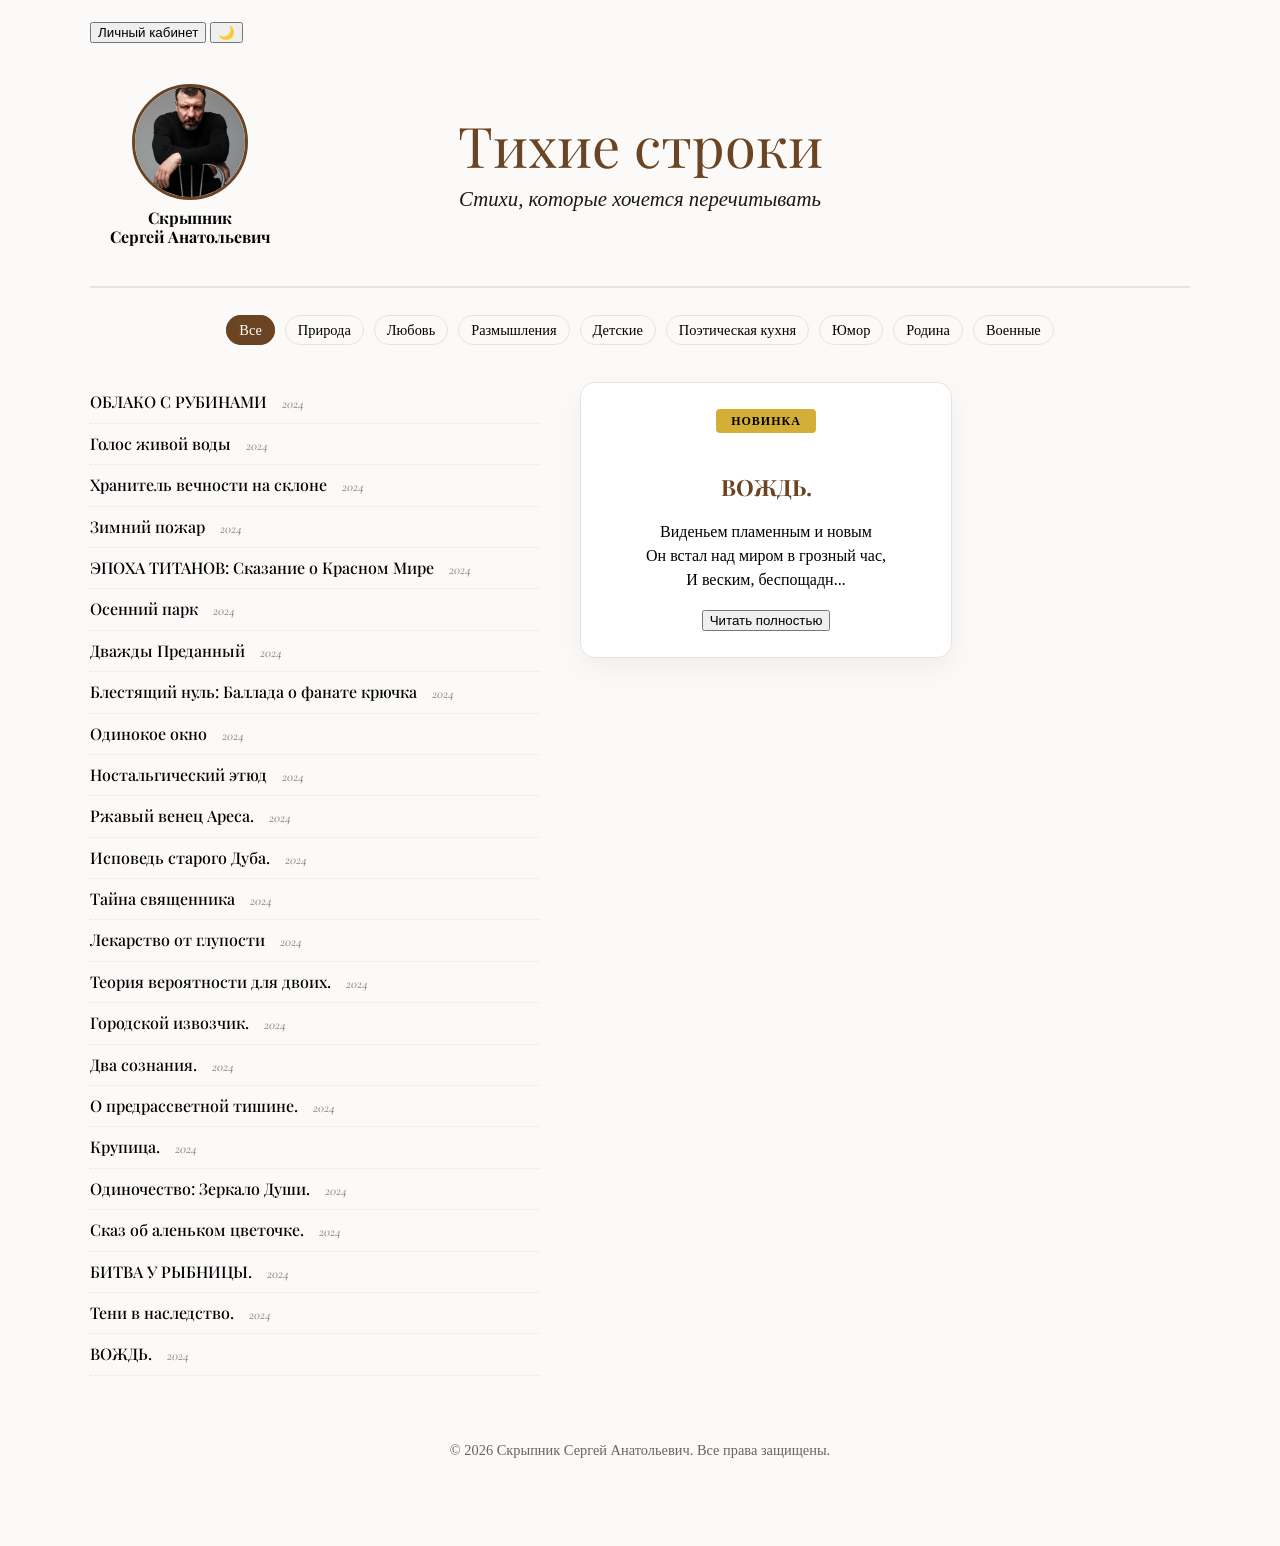
==== commit 137f04f2: "Update index.html" ====
--- a/index.html
+++ b/index.html
@@ -3,1062 +3,118 @@
 <head>
     <meta charset="UTF-8">
     <meta name="viewport" content="width=device-width, initial-scale=1.0">
-    <title>Тихие строки - Сборник стихотворений Скрыпник Сергея</title>
-    <meta name="description" content="Стихи, которые хочется перечитывать. Сборник поэзии Скрыпник Сергея на разные темы: природа, любовь, размышления, родина.">
-    <meta name="keywords" content="стихи, поэзия, Скрыпник Сергей, русская поэзия, современная поэзия">
-    <meta name="author" content="Скрыпник Сергей">
-    <link href="https://fonts.googleapis.com/css2?family=Playfair+Display:ital,wght@0,400;0,700;1,400&family=Cormorant+Garamond:ital,wght@0,300;0,400;0,500;1,300;1,400&display=swap" rel="stylesheet">
-    <link rel="icon" href="data:image/svg+xml,<svg xmlns=%22http://www.w3.org/2000/svg%22 viewBox=%220 0 100 100%22><text y=%22.9em%22 font-size=%2290%22>📖</text></svg>">
+    <title>Тихие строки — Скрыпник Сергей Анатольевич</title>
+    <link rel="icon" href="favicon.ico.jpg" type="image/jpeg">
+    <link href="https://fonts.googleapis.com/css2?family=Playfair+Display:wght@400;700&family=Cormorant+Garamond:ital,wght@0,400;0,600;1,400&display=swap" rel="stylesheet">
+    <link rel="stylesheet" href="style.css">
     <style>
-        * {
-            margin: 0;
-            padding: 0;
-            box-sizing: border-box;
+        /* Стили для всплывающего превью картинки */
+        .hover-image-preview {
+            position: fixed;
+            display: none;
+            pointer-events: none;
+            z-index: 9999;
+            width: 300px;
+            height: 300px;
+            border-radius: 12px;
+            overflow: hidden;
+            box-shadow: 0 15px 35px rgba(0,0,0,0.5);
+            border: 2px solid rgba(255,255,255,0.3);
+            background: #000;
         }
-
-        :root {
-            --accent: #6B4423;
-            --accent-light: #8B6F47;
-            --text: #333;
-            --text-light: #666;
-            --paper: #fcfaf8;
-            --border: #e8e4db;
-            --shadow: 0 2px 12px rgba(107, 68, 35, 0.08);
-            --transition: all 0.3s ease;
-        }
-
-        body {
-            font-family: 'Cormorant Garamond', Georgia, serif;
-            background-color: var(--paper);
-            color: var(--text);
-            line-height: 1.75;
-            padding: 20px;
-            min-height: 100vh;
-        }
-
-        .container {
-            max-width: 900px;
-            margin: 0 auto;
-            position: relative;
-        }
-
-        /* Header */
-        header {
-            min-height: 120px;
-            text-align: center;
-            padding: 20px 0;
-            border-bottom: 1px solid var(--border);
-            margin-bottom: 30px;
-            position: relative;
-        }
-
-        .author-photo {
-            position: absolute;
-            left: 0;
-            top: 50%;
-            transform: translateY(-50%);
-            width: 80px;
-            height: 80px;
-            border-radius: 50%;
+        .hover-image-preview img {
+            width: 100%;
+            height: 100%;
             object-fit: cover;
-            border: 3px solid var(--accent);
-            background: linear-gradient(135deg, #e8e4db, #d4cfc4);
-            box-shadow: var(--shadow);
-            transition: var(--transition);
-        }
-
-        .author-photo:hover {
-            transform: translateY(-50%) scale(1.05);
-        }
-
-        .logo {
-            font-family: 'Playfair Display', serif;
-            font-size: 2.4rem;
-            font-weight: 400;
-            color: var(--accent);
-            letter-spacing: -0.5px;
-            margin-bottom: 5px;
-            text-shadow: 1px 1px 2px rgba(0,0,0,0.1);
-        }
-
-        .logo-subtitle {
-            font-family: 'Cormorant Garamond', serif;
-            font-size: 1.1rem;
-            color: var(--text-light);
-            font-style: italic;
-        }
-
-        /* Navigation */
-        nav {
-            background-color: white;
-            border-radius: 8px;
-            padding: 15px;
-            margin-bottom: 30px;
-            box-shadow: var(--shadow);
-            position: sticky;
-            top: 20px;
-            z-index: 100;
-        }
-
-        nav ul {
-            display: flex;
-            justify-content: center;
-            list-style: none;
-            gap: 15px;
-            flex-wrap: wrap;
-        }
-
-        nav a {
-            text-decoration: none;
-            color: var(--text);
-            font-family: 'Playfair Display', serif;
-            font-size: 1.05rem;
-            padding: 8px 16px;
-            border-radius: 20px;
-            transition: var(--transition);
-            cursor: pointer;
-            display: block;
-        }
-
-        nav a:hover {
-            color: var(--accent);
-            background-color: rgba(107, 68, 35, 0.05);
-        }
-
-        nav a.active {
-            color: var(--accent);
-            font-weight: 600;
-            background-color: rgba(107, 68, 35, 0.08);
-            box-shadow: inset 0 0 0 1px rgba(107, 68, 35, 0.2);
-        }
-
-        /* Main Content */
-        main {
-            animation: fadeIn 0.8s ease-out;
-        }
-
-        @keyframes fadeIn {
-            from { opacity: 0; transform: translateY(20px); }
-            to { opacity: 1; transform: translateY(0); }
-        }
-
-        .page-header {
-            text-align: center;
-            margin-bottom: 40px;
-            padding: 20px;
-        }
-
-        .page-header h1 {
-            font-family: 'Playfair Display', serif;
-            font-size: 2.2rem;
-            color: var(--accent);
-            margin-bottom: 15px;
-            position: relative;
-            display: inline-block;
-        }
-
-        .page-header h1::after {
-            content: '';
-            position: absolute;
-            bottom: -10px;
-            left: 50%;
-            transform: translateX(-50%);
-            width: 100px;
-            height: 2px;
-            background: var(--accent);
-            border-radius: 2px;
-        }
-
-        .page-header p {
-            color: var(--text-light);
-            font-size: 1.1rem;
-            max-width: 600px;
-            margin: 20px auto 0;
-        }
-
-        /* Featured Poem */
-        .featured-poem {
-            background-color: white;
-            border-radius: 12px;
-            padding: 45px;
-            margin-bottom: 50px;
-            box-shadow: var(--shadow);
-            position: relative;
-            border: 1px solid var(--border);
-            transition: var(--transition);
-        }
-
-        .featured-poem:hover {
-            box-shadow: 0 8px 25px rgba(107, 68, 35, 0.12);
-        }
-
-        .featured-poem::before {
-            content: '⭐ Избранное';
-            position: absolute;
-            top: -12px;
-            left: 50%;
-            transform: translateX(-50%);
-            background: var(--accent);
-            color: white;
-            padding: 6px 20px;
-            border-radius: 20px;
-            font-size: 0.9rem;
-            font-family: 'Playfair Display', serif;
-            font-weight: 600;
-            box-shadow: 0 4px 12px rgba(107, 68, 35, 0.2);
-        }
-
-        .poem-title {
-            font-family: 'Playfair Display', serif;
-            font-size: 2.1rem;
-            color: var(--accent);
-            margin: 25px 0 20px;
-            text-align: center;
-            line-height: 1.3;
-            position: relative;
-            padding-bottom: 15px;
-        }
-
-        .poem-title::after {
-            content: "";
-            position: absolute;
-            bottom: 0;
-            left: 50%;
-            transform: translateX(-50%);
-            width: 60px;
-            height: 2px;
-            background-color: var(--accent);
-            border-radius: 2px;
-        }
-
-        .poem-text {
-            font-size: 1.25rem;
-            text-align: center;
-            max-width: 650px;
-            margin: 0 auto;
-            font-style: italic;
-            line-height: 1.9;
-        }
-
-        .poem-text p {
-            margin-bottom: 16px;
-            opacity: 0.9;
-            transition: opacity 0.3s;
-        }
-
-        .poem-text p:hover {
-            opacity: 1;
-        }
-
-        .poem-author {
-            display: block;
-            text-align: right;
-            margin-top: 25px;
-            color: var(--text-light);
-            font-size: 1.1rem;
-            font-style: normal;
-            font-weight: 500;
-        }
-
-        /* Poems Grid */
-        .poems-grid {
-            display: grid;
-            grid-template-columns: repeat(auto-fill, minmax(380px, 1fr));
-            gap: 32px;
-            margin-bottom: 60px;
-        }
-
-        .poem-card {
-            background-color: white;
-            border-radius: 8px;
-            padding: 30px;
-            box-shadow: var(--shadow);
-            border: 1px solid var(--border);
-            transition: var(--transition);
-            position: relative;
-            height: 100%;
-            display: flex;
-            flex-direction: column;
-        }
-
-        .poem-card::before {
-            content: "";
-            position: absolute;
-            top: 0;
-            left: 0;
-            right: 0;
-            height: 3px;
-            background: linear-gradient(90deg, var(--accent), var(--accent-light));
-            opacity: 0.8;
-            border-radius: 8px 8px 0 0;
-        }
-
-        .poem-card:hover {
-            transform: translateY(-8px);
-            box-shadow: 0 8px 25px rgba(107, 68, 35, 0.15);
-        }
-
-        .poem-card-title {
-            font-family: 'Playfair Display', serif;
-            font-size: 1.6rem;
-            color: var(--accent);
-            margin-bottom: 15px;
-            line-height: 1.3;
-            position: relative;
-            padding-left: 20px;
-        }
-
-        .poem-card-title::before {
-            content: '📜';
-            position: absolute;
-            left: 0;
-            top: 50%;
-            transform: translateY(-50%);
-            font-size: 1.2rem;
-            opacity: 0.6;
-        }
-
-        .poem-card-text {
-            color: var(--text-light);
-            font-size: 1.05rem;
-            font-style: italic;
-            margin-bottom: 20px;
-            flex: 1;
-            line-height: 1.6;
-        }
-
-        .poem-card-link {
-            color: var(--accent);
-            text-decoration: none;
-            font-family: 'Playfair Display', serif;
-            font-size: 1.05rem;
-            display: inline-flex;
-            align-items: center;
-            gap: 8px;
-            transition: var(--transition);
-            align-self: flex-start;
-            padding: 6px 12px;
-            border-radius: 4px;
-            background: none;
-            border: none;
-            cursor: pointer;
-        }
-
-        .poem-card-link:hover {
-            background-color: rgba(107, 68, 35, 0.08);
-            padding: 6px 16px;
-        }
-
-        .poem-card-link::after {
-            content: '→';
-            transition: transform 0.3s;
-        }
-
-        .poem-card-link:hover::after {
-            transform: translateX(4px);
-        }
-
-        /* Empty State */
-        .no-poems {
-            grid-column: 1 / -1;
-            text-align: center;
-            padding: 60px;
-            color: var(--text-light);
-            font-size: 1.2rem;
-            font-style: italic;
-        }
-
-        /* Subscribe Section */
-        .subscribe-section {
-            background-color: white;
-            border-radius: 12px;
-            padding: 40px;
-            text-align: center;
-            max-width: 650px;
-            margin: 0 auto 60px;
-            box-shadow: var(--shadow);
-            border: 1px solid var(--border);
-            position: relative;
-            overflow: hidden;
-        }
-
-        .subscribe-section::before {
-            content: '';
-            position: absolute;
-            top: 0;
-            left: 0;
-            right: 0;
-            height: 4px;
-            background: linear-gradient(90deg, var(--accent), var(--accent-light));
-        }
-
-        .subscribe-section h2 {
-            font-family: 'Playfair Display', serif;
-            font-size: 1.9rem;
-            color: var(--accent);
-            margin-bottom: 15px;
-        }
-
-        .subscribe-section p {
-            color: var(--text-light);
-            margin-bottom: 25px;
-            font-size: 1.1rem;
-        }
-
-        .subscribe-form {
-            display: flex;
-            gap: 10px;
-            max-width: 450px;
-            margin: 0 auto;
-        }
-
-        .subscribe-form input {
-            flex: 1;
-            padding: 12px 20px;
-            border: 1px solid var(--border);
-            border-radius: 6px;
-            font-family: 'Cormorant Garamond', serif;
-            font-size: 1.05rem;
-            transition: var(--transition);
-        }
-
-        .subscribe-form input:focus {
-            outline: none;
-            border-color: var(--accent);
-            box-shadow: 0 0 0 3px rgba(107, 68, 35, 0.1);
-        }
-
-        .subscribe-form button {
-            background: linear-gradient(135deg, var(--accent), var(--accent-light));
-            color: white;
-            border: none;
-            padding: 0 25px;
-            border-radius: 6px;
-            font-family: 'Playfair Display', serif;
-            font-size: 1.05rem;
-            cursor: pointer;
-            transition: var(--transition);
-            font-weight: 600;
-            letter-spacing: 0.5px;
-        }
-
-        .subscribe-form button:hover {
-            transform: translateY(-2px);
-            box-shadow: 0 4px 12px rgba(107, 68, 35, 0.2);
-        }
-
-        .subscribe-form button:active {
-            transform: translateY(0);
-        }
-
-        /* Modal */
-        .modal {
-            display: none;
-            position: fixed;
-            top: 0;
-            left: 0;
-            right: 0;
-            bottom: 0;
-            background: rgba(0, 0, 0, 0.8);
-            z-index: 1000;
-            align-items: center;
-            justify-content: center;
-            padding: 20px;
-            animation: fadeIn 0.3s ease;
-        }
-
-        .modal-content {
-            background: white;
-            border-radius: 12px;
-            max-width: 600px;
-            width: 100%;
-            max-height: 80vh;
-            overflow-y: auto;
-            position: relative;
-            padding: 40px;
-            box-shadow: 0 20px 50px rgba(0, 0, 0, 0.3);
-        }
-
-        .close-modal {
-            position: absolute;
-            top: 15px;
-            right: 15px;
-            font-size: 28px;
-            background: none;
-            border: none;
-            cursor: pointer;
-            color: var(--text-light);
-            transition: var(--transition);
-            width: 30px;
-            height: 30px;
-            display: flex;
-            align-items: center;
-            justify-content: center;
-            border-radius: 50%;
-        }
-
-        .close-modal:hover {
-            color: var(--accent);
-            background: rgba(107, 68, 35, 0.1);
-        }
-
-        /* Footer */
-        footer {
-            text-align: center;
-            color: var(--text-light);
-            padding: 30px 0;
-            font-size: 0.95rem;
-            border-top: 1px solid var(--border);
-            margin-top: 20px;
-        }
-
-        footer p {
-            opacity: 0.8;
-        }
-
-        /* Loading */
-        .loading {
-            display: inline-block;
-            width: 20px;
-            height: 20px;
-            border: 2px solid var(--border);
-            border-radius: 50%;
-            border-top-color: var(--accent);
-            animation: spin 1s linear infinite;
-            margin-left: 10px;
-            vertical-align: middle;
-        }
-
-        @keyframes spin {
-            to { transform: rotate(360deg); }
-        }
-
-        /* Responsive */
-        @media (max-width: 768px) {
-            .author-photo {
-                position: relative;
-                left: auto;
-                top: auto;
-                transform: none;
-                margin: 0 auto 15px;
-                width: 100px;
-                height: 100px;
-            }
-            
-            header {
-                text-align: center;
-            }
-            
-            .logo {
-                font-size: 2rem;
-            }
-            
-            nav {
-                position: static;
-                margin-top: 20px;
-            }
-            
-            nav ul {
-                flex-direction: column;
-                align-items: center;
-                gap: 8px;
-            }
-            
-            .poems-grid {
-                grid-template-columns: 1fr;
-                gap: 20px;
-            }
-            
-            .featured-poem {
-                padding: 30px 20px;
-                margin-bottom: 30px;
-            }
-            
-            .poem-title {
-                font-size: 1.8rem;
-            }
-            
-            .poem-text {
-                font-size: 1.15rem;
-            }
-            
-            .subscribe-form {
-                flex-direction: column;
-            }
-            
-            .modal-content {
-                padding: 30px 20px;
-            }
-        }
-
-        @media (max-width: 480px) {
-            body {
-                padding: 10px;
-            }
-            
-            .container {
-                padding: 0 10px;
-            }
-            
-            .poem-title {
-                font-size: 1.6rem;
-            }
-            
-            .subscribe-section {
-                padding: 30px 20px;
-            }
         }
     </style>
 </head>
 <body>
     <div class="container">
-        <header>
-            <img src="https://i.postimg.cc/p59tftPJ/author-jpg.jpg" alt="Портрет автора Скрыпник Сергея" class="author-photo">
-            <div class="logo">Тихие строки</div>
-            <div class="logo-subtitle">Стихи, которые хочется перечитывать</div>
+        <div class="top-bar">
+            <button id="authBtn" class="auth-btn">Личный кабинет</button>
+            <button id="themeToggle" class="theme-btn">🌙</button>
+        </div>
+
+        <header class="main-header">
+            <div class="author-info">
+                <img src="photo.jpg?v=1" alt="Скрыпник Сергей Анатольевич" class="profile-img">
+                <div class="author-name">Скрыпник<br>Сергей Анатольевич</div>
+            </div>
+            
+            <div class="header-center">
+                <div class="logo">Тихие строки</div>
+                <div class="logo-subtitle">Стихи, которые хочется перечитывать</div>
+            </div>
         </header>
 
-        <nav aria-label="Основная навигация">
-            <ul>
-                <li><a class="nav-link active" data-category="all">Все стихи</a></li>
+        <nav>
+            <ul id="mainNav">
+                <li><a class="nav-link active" data-category="all">Все</a></li>
                 <li><a class="nav-link" data-category="nature">Природа</a></li>
                 <li><a class="nav-link" data-category="love">Любовь</a></li>
                 <li><a class="nav-link" data-category="thoughts">Размышления</a></li>
+                <li><a class="nav-link" data-category="children">Детские</a></li>
+                <li><a class="nav-link" data-category="kitchen">Поэтическая кухня</a></li>
+                <li><a class="nav-link" data-category="humor">Юмор</a></li>
                 <li><a class="nav-link" data-category="homeland">Родина</a></li>
-                <li><a class="nav-link" data-category="humor">Юмор</a></li>
                 <li><a class="nav-link" data-category="military">Военные</a></li>
             </ul>
         </nav>
 
-        <main>
-            <header class="page-header">
-                <h1>Все стихи</h1>
-                <p>Сборник стихотворений Скрыпник Сергея. Каждое стихотворение — это история, эмоция, момент жизни.</p>
-            </header>
+        <div class="main-content-layout">
+    <div id="poemsGrid" class="poems-grid"></div>
 
-            <article class="featured-poem">
-                <h1 class="poem-title">За стеклом</h1>
-                <div class="poem-text">
-                    <p>За стеклом — метель и фонари,<br>
-                    За спиной — чужие голоса.<br>
-                    Он считает снежные круги,<br>
-                    Про себя зовёт: «Мама…»</p>
-                    
-                    <p>Не кричит — лишь губы шевелят,<br>
-                    Тихий звук не долетает никуда.<br>
-                    Но метель его, как будто понимая,<br>
-                    Завивается в узор у края стекла.</p>
-                    
-                    <p>И в этом узоре — не снег и не лёд,<br>
-                    А что-то похожее на её платок,<br>
-                    На тот, что она в день прихода наденет,<br>
-                    Когда шаг её раздастся в коридоре в срок.</p>
-                    
-                    <p class="poem-author">— Скрыпник Сергей</p>
-                </div>
-            </article>
+    <aside class="new-poem-sidebar">
+        <div class="new-sticker">НОВИНКА</div>
+        <div class="sidebar-content">
+            <h3 id="newPoemTitle">Загрузка...</h3>
+            <p id="newPoemExcerpt">Здесь будет отрывок вашего самого свежего стихотворения...</p>
+            <button class="read-more-btn" onclick="openLatestPoem()">Читать полностью</button>
+        </div>
+    </aside>
+</div>
 
-            <section class="poems-grid" id="poemsGrid">
-                <!-- Стихи будут загружены через JavaScript -->
-            </section>
-
-            <section class="subscribe-section" aria-label="Подписка на новые стихи">
-                <h2>Получать новые стихи на почту</h2>
-                <p>Раз в неделю — одно стихотворение. Без спама, без рекламы.</p>
-                <form class="subscribe-form" id="subscribeForm">
-                    <input type="email" placeholder="Ваш email" name="email" required>
-                    <button type="submit" id="subscribeBtn">Подписаться</button>
-                </form>
-                <p id="subscribeMessage" style="display: none; margin-top: 15px; color: var(--accent);"></p>
-            </section>
-        </main>
+        <div id="hover-image-container" class="hover-image-preview">
+            <img id="hover-image" src="" alt="Иллюстрация">
+        </div>
 
         <footer>
-            <p>© Скрыпник Сергей, 2026. Все права защищены.</p>
-            <p>Сайт создан с любовью к поэзии</p>
+            <p>© 2026 Скрыпник Сергей Анатольевич. Все права защищены.</p>
         </footer>
     </div>
 
-    <!-- Модальное окно для просмотра стихотворения -->
     <div class="modal" id="poemModal">
         <div class="modal-content">
-            <button class="close-modal" aria-label="Закрыть">×</button>
-            <div id="modalContent"></div>
+            <button class="close-modal" id="closePoem">&times;</button>
+            <div id="modalBody"></div>
         </div>
     </div>
 
+    <div class="modal" id="authModal">
+        <div class="modal-content auth-form">
+            <button class="close-modal" id="closeAuth">&times;</button>
+            <h2>Вход в кабинет</h2>
+            <p>Система регистрации в разработке</p>
+            <input type="text" placeholder="Логин">
+            <input type="password" placeholder="Пароль">
+            <button class="submit-btn">Войти</button>
+        </div>
+    </div>
+
+    <script src="data.js"></script>
+    <script src="script.js"></script>
+
     <script>
-        // Данные стихотворений
-        const poemsData = [
-            {
-                id: 1,
-                title: "Утёс",
-                category: "nature",
-                excerpt: "Он стоит там, где ветер сильнее,<br>Где волна бьёт в гранит сотни лет.<br>Не герой — просто камень в морщине...",
-                fullText: `Утёс
-        
-Он стоит там, где ветер сильнее,
-Где волна бьёт в гранит сотни лет.
-Не герой — просто камень в морщине,
-Что забыл про покой и про свет.
+    document.addEventListener('copy', (event) => {
+        const selection = document.getSelection();
+        if (selection.toString().length > 0) {
+            const footer = `\n\n© Источник: Сергей Анатольевич Скрыпник — "Тихие строки"\nСайт автора: https://skrypnik-poetry.ru`;
+            event.clipboardData.setData('text/plain', selection.toString() + footer);
+            event.preventDefault();
+        }
+    });
+    </script>
 
-И чайки, что кружат над вершиной,
-Не поют, а кричат о былом,
-О том времени, дальнем и синем,
-Когда море было его же окном.
-
-А теперь он молчит и не шепчет,
-Хоть в нём трещины — будто слова,
-Что когда-то, быть может, в предшественник
-Записал он, чтоб помнила синева.
-
-— Скрыпник Сергей`
-            },
-            {
-                id: 2,
-                title: "Первый снег",
-                category: "nature",
-                excerpt: "Летит без спешки, без причины,<br>Кружась над пустынной площадью.<br>И в этом танце — вся Россия...",
-                fullText: `Первый снег
-
-Летит без спешки, без причины,
-Кружась над пустынной площадью.
-И в этом танце — вся Россия,
-Вся грусть её, вся тихая мощь.
-
-Падает на ладони, тает,
-Как обещание, данное в срок.
-Земля его тихо встречает,
-Как давно потерянный вздох.
-
-И кажется, будто не снег это,
-А письма, что шли сотни лет,
-От тех, кто уже не ответит,
-Но верит, что счастье где-то есть.
-
-— Скрыпник Сергей`
-            },
-            {
-                id: 3,
-                title: "Рассвет над Волгой",
-                category: "homeland",
-                excerpt: "Вода ещё темна, но небо —<br>Уже розовеет на востоке.<br>И тишина такая древняя...",
-                fullText: `Рассвет над Волгой
-
-Вода ещё темна, но небо —
-Уже розовеет на востоке.
-И тишина такая древняя,
-Будто мир только что родился.
-
-По берегу туман клубится,
-Пряча дальние огни.
-И река, как время, длится,
-Не спеша течёт они.
-
-А на том берегу — заводы,
-Дома, люди, суета…
-Но здесь, в этом утре, годы
-Замирают, как мечта.
-
-— Скрыпник Сергей`
-            },
-            {
-                id: 4,
-                title: "Письмо из прошлого",
-                category: "thoughts",
-                excerpt: "Нашёл в старом шкафу конверт,<br>Где дата — мой семнадцатый год.<br>И понял: тот мальчик умер...",
-                fullText: `Письмо из прошлого
-
-Нашёл в старом шкафу конверт,
-Где дата — мой семнадцатый год.
-И понял: тот мальчик умер,
-Хотя я стою у окна.
-
-Он писал о любви и о море,
-О том, что всё будет иначе.
-Не знал, что душа — в заморе,
-Что счастье бывает в удаче.
-
-Я письмо не вскрывал — не решился,
-Побоялся его голоса.
-Пусть лежит, как в гробу, притаился
-Тот, кем я был когда-то тогда.
-
-— Скрыпник Сергей`
-            },
-            {
-                id: 5,
-                title: "Осенний вальс",
-                category: "love",
-                excerpt: "Листья падают в такт молчанию,<br>Танцуют последний вальс.<br>И кажется, это прощание...",
-                fullText: `Осенний вальс
-
-Листья падают в такт молчанию,
-Танцуют последний вальс.
-И кажется, это прощание
-С тем, что было между нас.
-
-Ты ушла, не оставив следа,
-Только запах духов в шкафу.
-И осенняя эта победа
-Над теплом, что жило в углу.
-
-Но я помню твой смех и взгляд,
-И руки, что грели в метель.
-Пусть любовь наша — осенний закат,
-Но в нём было столько апрель.
-
-— Скрыпник Сергей`
-            },
-            {
-                id: 6,
-                title: "Солдатский сон",
-                category: "military",
-                excerpt: "Снится ему не война, а река,<br>Где в детстве ловил он пескарей.<br>И матери тихая рука...",
-                fullText: `Солдатский сон
-
-Снится ему не война, а река,
-Где в детстве ловил он пескарей.
-И матери тихая рука
-На лбу, будто ангел над ней.
-
-А вокруг — взрывы и дым,
-Товарищ кричит в темноте.
-Но он уплывает, незрим,
-В тот майский, далёкий рассвет.
-
-И, может, не проснётся он,
-Останется там, у реки,
-Где мирный стоит вагон,
-И нет ни войны, ни тоски.
-
-— Скрыпник Сергей`
-            }
-        ];
-
-        // Текущая категория
-        let currentCategory = 'all';
-
-        // Функция для рендеринга стихов
-        function renderPoems(category) {
-            const grid = document.getElementById('poemsGrid');
-            
-            // Фильтруем стихи
-            let poemsToShow;
-            if (category === 'all') {
-                poemsToShow = poemsData;
-            } else {
-                poemsToShow = poemsData.filter(poem => poem.category === category);
-            }
-            
-            // Очищаем сетку
-            grid.innerHTML = '';
-            
-            // Если нет стихов
-            if (poemsToShow.length === 0) {
-                grid.innerHTML = '<div class="no-poems">В этой категории пока нет стихотворений</div>';
-                return;
-            }
-            
-            // Рендерим стихи
-            poemsToShow.forEach(poem => {
-                const poemCard = document.createElement('article');
-                poemCard.className = 'poem-card';
-                poemCard.setAttribute('data-id', poem.id);
-                
-                poemCard.innerHTML = `
-                    <h3 class="poem-card-title">${poem.title}</h3>
-                    <div class="poem-card-text">${poem.excerpt}</div>
-                    <button class="poem-card-link" data-id="${poem.id}">Читать полностью</button>
-                `;
-                
-                grid.appendChild(poemCard);
-            });
-            
-            // Добавляем обработчики для кнопок "Читать полностью"
-            document.querySelectorAll('.poem-card-link').forEach(button => {
-                button.addEventListener('click', function() {
-                    const poemId = parseInt(this.getAttribute('data-id'));
-                    showPoemModal(poemId);
-                });
-            });
-        }
-
-        // Функция для обновления заголовка
-        function updatePageHeader(category) {
-            const title = document.querySelector('.page-header h1');
-            const subtitle = document.querySelector('.page-header p');
-            
-            const titles = {
-                'all': 'Все стихи',
-                'nature': 'Стихи о природе',
-                'love': 'Любовная лирика',
-                'thoughts': 'Философские размышления',
-                'homeland': 'О Родине',
-                'humor': 'Юмористические стихи',
-                'military': 'Военная поэзия'
-            };
-            
-            const subtitles = {
-                'all': 'Сборник стихотворений Скрыпник Сергея. Каждое стихотворение — это история, эмоция, момент жизни.',
-                'nature': 'Поэзия, вдохновлённая красотой природы. Стихи о временах года, пейзажах и природных явлениях.',
-                'love': 'Стихи о любви, нежности, разлуке и надежде. Лирика, которая трогает сердце.',
-                'thoughts': 'Размышления о жизни, времени, смысле бытия и вечных вопросах.',
-                'homeland': 'Поэзия, посвящённая Родине, России, родным местам и национальному духу.',
-                'humor': 'Лёгкие, ироничные и весёлые стихотворения, которые поднимают настроение.',
-                'military': 'Стихи о войне и мире, памяти, подвиге и ценности человеческой жизни.'
-            };
-            
-            title.textContent = titles[category] || 'Все стихи';
-            subtitle.textContent = subtitles[category] || 'Сборник стихотворений Скрыпник Сергея';
-        }
-
-        // Функция для переключения категории
-        function switchCategory(category) {
-            // Обновляем текущую категорию
-            currentCategory = category;
-            
-            // Обновляем активную кнопку в навигации
-            document.querySelectorAll('.nav-link').forEach(link => {
-                if (link.getAttribute('data-category') === category) {
-                    link.classList.add('active');
-                } else {
-                    link.classList.remove('active');
-                }
-            });
-            
-            // Обновляем заголовок
-            updatePageHeader(category);
-            
-            // Рендерим стихи
-            renderPoems(category);
-            
-            // Прокручиваем к началу
-            window.scrollTo({
-                top: 0,
-                behavior: 'smooth'
-            });
-        }
-
-        // Инициализация навигации
-        function initNavigation() {
-            document.querySelectorAll('.nav-link').forEach(link => {
-                link.addEventListener('click', function(e) {
-                    e.preventDefault();
-                    const category = this.getAttribute('data-category');
-                    switchCategory(category);
-                });
-            });
-        }
-
-        // Функция для показа модального окна
-        function showPoemModal(poemId) {
-            const modal = document.getElementById('poemModal');
-            const modalContent = document.getElementById('modalContent');
-            
-            // Находим стихотворение
-            const poem = poemsData.find(p => p.id === poemId);
-            
-            if (poem) {
-                // Форматируем текст
-                const formattedText = poem.fullText.replace(/\n/g, '<br>');
-                
-                modalContent.innerHTML = `
-                    <h2 class="poem-title" style="margin-top: 0;">${poem.title}</h2>
-                    <div class="poem-text" style="text-align: left; font-style: normal;">
-                        ${formattedText}
-                    </div>
-                `;
-                
-                // Показываем модальное окно
-                modal.style.display = 'flex';
-                document.body.style.overflow = 'hidden';
-            }
-        }
-
-        // Функция для инициализации модального окна
-        function initModal() {
-            const modal = document.getElementById('poemModal');
-            const closeBtn = document.querySelector('.close-modal');
-            
-            closeBtn.addEventListener('click', () => {
-                modal.style.display = 'none';
-                document.body.style.overflow = 'auto';
-            });
-            
-            modal.addEventListener('click', (e) => {
-                if (e.target === modal) {
-                    modal.style.display = 'none';
-                    document.body.style.overflow = 'auto';
-                }
-            });
-            
-            document.addEventListener('keydown', (e) => {
-                if (e.key === 'Escape' && modal.style.display === 'flex') {
-                    modal.style.display = 'none';
-                    document.body.style.overflow = 'auto';
-                }
-            });
-        }
-
-        // Функция для инициализации формы подписки
-        function initSubscribeForm() {
-            const form = document.getElementById('subscribeForm');
-            const message = document.getElementById('subscribeMessage');
-            const button = document.getElementById('subscribeBtn');
-            
-            form.addEventListener('submit', function(e) {
-                e.preventDefault();
-                
-                const emailInput = this.querySelector('input[name="email"]');
-                const email = emailInput.value.trim();
-                
-                // Простая валидация email
-                if (!email.includes('@') || !email.includes('.')) {
-                    showMessage('Пожалуйста, введите корректный email адрес', 'error');
-                    emailInput.focus();
-                    return;
-                }
-                
-                // Показываем загрузку
-                const originalText = button.textContent;
-                button.innerHTML = 'Отправка... <span class="loading"></span>';
-                button.disabled = true;
-                
-                // Имитация отправки
-                setTimeout(() => {
-                    showMessage(`Спасибо за подписку! Новые стихи будут приходить на ${email}`, 'success');
-                    form.reset();
-                    button.textContent = originalText;
-                    button.disabled = false;
-                }, 1500);
-            });
-            
-            function showMessage(text, type) {
-                message.textContent = text;
-                message.style.color = type === 'error' ? '#dc3545' : 'var(--accent)';
-                message.style.display = 'block';
-                
-                setTimeout(() => {
-                    message.style.display = 'none';
-                }, 5000);
-            }
-        }
-
-        // Инициализация при загрузке страницы
-        document.addEventListener('DOMContentLoaded', function() {
-            // Рендерим начальные стихи
-            renderPoems(currentCategory);
-            
-            // Инициализируем навигацию
-            initNavigation();
-            
-            // Инициализируем модальное окно
-            initModal();
-            
-            // Инициализируем форму подписки
-            initSubscribeForm();
-        });
-    </script>
 </body>
 </html>
--- a/style.css
+++ b/style.css
@@ -0,0 +1,277 @@
+﻿:root {
+    --paper: #fcfaf8;
+    --text: #000000;
+    --accent: #6B4423;
+    --border: #e8e4db;
+    --card-bg: #ffffff;
+    --gold: #d4af37; /* Добавил переменную золотого цвета для новинки */
+}
+
+[data-theme="dark"] {
+    --paper: #1a1a1a;
+    --text: #f0f0f0;
+    --accent: #d4af37;
+    --border: #333;
+    --card-bg: #252525;
+}
+
+body {
+    background-color: var(--paper);
+    color: var(--text);
+    font-family: 'Georgia', 'Times New Roman', serif;
+    font-weight: 400;
+    line-height: 1.5;
+    transition: 0.4s;
+    margin: 0;
+    padding: 20px;
+    -webkit-font-smoothing: antialiased;
+    -moz-osx-font-smoothing: grayscale;
+    text-rendering: optimizeLegibility;
+}
+
+.container { max-width: 1100px; margin: 0 auto; position: relative; }
+
+/* НОВАЯ СЕТКА: Список слева, Новинка справа */
+.main-content-layout {
+    display: flex;
+    justify-content:间隙;
+    gap: 40px;
+    align-items: flex-start;
+    margin-top: 30px;
+}
+
+.main-header {
+    display: flex;
+    align-items: center;
+    padding: 40px 0;
+    border-bottom: 2px solid var(--border);
+    margin-bottom: 30px;
+}
+
+.author-info {
+    display: flex;
+    flex-direction: column;
+    align-items: center;
+    width: 200px;
+    text-align: center;
+}
+
+.profile-img {
+    width: 110px;
+    height: 110px;
+    border-radius: 50%;
+    object-fit: cover;
+    border: 3px solid var(--accent);
+    margin-bottom: 8px;
+}
+
+.author-name {
+    font-size: 1rem;
+    font-weight: 700;
+    line-height: 1.2;
+    font-family: 'Playfair Display', serif;
+}
+
+.header-center {
+    flex-grow: 1;
+    text-align: center;
+    margin-right: 200px;
+}
+
+.logo {
+    font-family: 'Playfair Display', serif;
+    font-size: 3.5rem;
+    color: var(--accent);
+    margin: 0;
+    line-height: 1;
+}
+
+.logo-subtitle {
+    font-style: italic;
+    font-size: 1.3rem;
+    margin-top: 10px;
+    opacity: 0.9;
+}
+
+nav ul { display: flex; justify-content: center; flex-wrap: wrap; list-style: none; gap: 10px; padding: 0; margin-bottom: 40px; }
+
+.nav-link {
+    text-decoration: none;
+    color: var(--text);
+    padding: 6px 12px;
+    border-radius: 20px;
+    cursor: pointer;
+    border: 1px solid var(--border);
+    font-size: 0.9rem;
+    transition: 0.3s;
+    font-weight: 500;
+}
+
+.nav-link.active { background: var(--accent); color: white; border-color: var(--accent); }
+
+/* Левая колонка со списком */
+.poems-grid { 
+    flex: 1; /* Занимает доступное пространство */
+    display: flex; 
+    flex-direction: column; 
+    gap: 0px; 
+    max-width: 450px;
+}
+
+.poem-card {
+    background: none;
+    padding: 8px 0;
+    border: none;
+    border-bottom: 1px dotted var(--border);
+    border-radius: 0;
+    display: flex;
+    justify-content: flex-start;
+    align-items: baseline;
+    cursor: pointer;
+    transition: 0.3s;
+}
+
+.poem-card:hover {
+    transform: translateX(5px);
+    border-bottom-color: var(--accent);
+}
+
+.poem-card h3 { 
+    margin: 0; 
+    font-size: 1.0rem; 
+    color: var(--text);
+    font-family: 'Playfair Display', serif;
+    font-weight: 500;
+    white-space: nowrap;
+}
+
+.poem-card small {
+    margin-left: 15px;
+    font-size: 0.85rem;
+    opacity: 0.5;
+    font-style: italic;
+    font-family: 'Cormorant Garamond', serif;
+}
+
+.poem-card p { display: none; }
+
+/* ПРАВАЯ КОЛОНКА: Блок НОВИНКА */
+.new-poem-sidebar {
+    flex: 0 0 320px; /* Фиксированная ширина */
+    position: sticky;
+    top: 20px;
+    background: var(--card-bg);
+    border: 1px solid var(--border);
+    border-radius: 15px;
+    padding: 25px;
+    box-shadow: 0 10px 30px rgba(0,0,0,0.05);
+    text-align: center;
+}
+
+.new-sticker {
+    background: var(--gold);
+    color: #000;
+    display: inline-block;
+    padding: 3px 15px;
+    font-size: 0.75rem;
+    font-weight: bold;
+    border-radius: 4px;
+    margin-bottom: 15px;
+    letter-spacing: 1px;
+}
+
+.sidebar-content h3 {
+    font-family: 'Playfair Display', serif;
+    font-size: 1.4rem;
+    margin-bottom: 15px;
+    color: var(--accent);
+}
+
+.sidebar-excerpt {
+    font-style: italic;
+    font-family: 'Cormorant Garamond', serif;
+    font-size: 1.1rem;
+    line-height: 1.4;
+    opacity: 0.8;
+    margin-bottom: 20px;
+}
+
+/* ФИКСИРОВАННОЕ ПРЕВЬЮ КАРТИНКИ */
+.hover-image-preview {
+    position: fixed;
+    display: none;      
+    top: 60%;
+    left: 55%;
+    transform: translateY(-50%);
+    z-index: 1000;
+    width: 240px;
+    height: 240px;
+    border-radius: 15px;
+    overflow: hidden;
+    box-shadow: 0 20px 50px rgba(0,0,0,0.3);
+    border: 1px solid var(--border);
+    pointer-events: none; 
+    background-color: var(--paper);
+}
+
+.hover-image-preview img {
+    width: 100%;
+    height: 100%;
+    object-fit: cover;
+    display: block;
+}
+
+/* Модальные окна */
+.modal {
+    display: none;
+    position: fixed;
+    top: 0;
+    left: 0;
+    width: 100%;
+    height: 100%;
+    background: rgba(0,0,0,0.85);
+    z-index: 2000;
+    align-items: center;
+    justify-content: center;
+}
+
+.modal-content {
+    background: var(--paper);
+    padding: 40px;
+    border-radius: 15px;
+    max-width: 500px;
+    width: 85%;
+    max-height: 80vh;
+    overflow-y: auto;
+    position: relative;
+    border: 1px solid var(--border);
+    box-shadow: 0 20px 50px rgba(0,0,0,0.3);
+}
+
+.close-modal { position: absolute; top: 15px; right: 20px; font-size: 35px; border: none; background: none; color: var(--text); cursor: pointer; }
+
+.full-poem-text {
+    white-space: pre-line;
+    font-family: 'Georgia', serif;
+    font-size: 1.1rem; 
+    font-weight: 400;
+    font-style: normal;
+    text-align: left;
+    line-height: 1.7; 
+    color: var(--text);
+    padding: 10px 0;
+    text-rendering: optimizeLegibility;
+    -webkit-font-smoothing: antialiased;
+}
+
+footer { text-align: center; padding: 50px 0; opacity: 0.6; font-size: 0.9rem; }
+
+@media (max-width: 850px) {
+    .main-header { flex-direction: column; text-align: center; }
+    .header-center { margin-right: 0; margin-top: 25px; }
+    .logo { font-size: 2.5rem; }
+    .main-content-layout { flex-direction: column; align-items: center; }
+    .new-poem-sidebar { width: 100%; max-width: 400px; order: -1; margin-bottom: 30px; }
+    .poems-grid { max-width: 100%; }
+    .hover-image-preview { display: none !important; } 
+}
